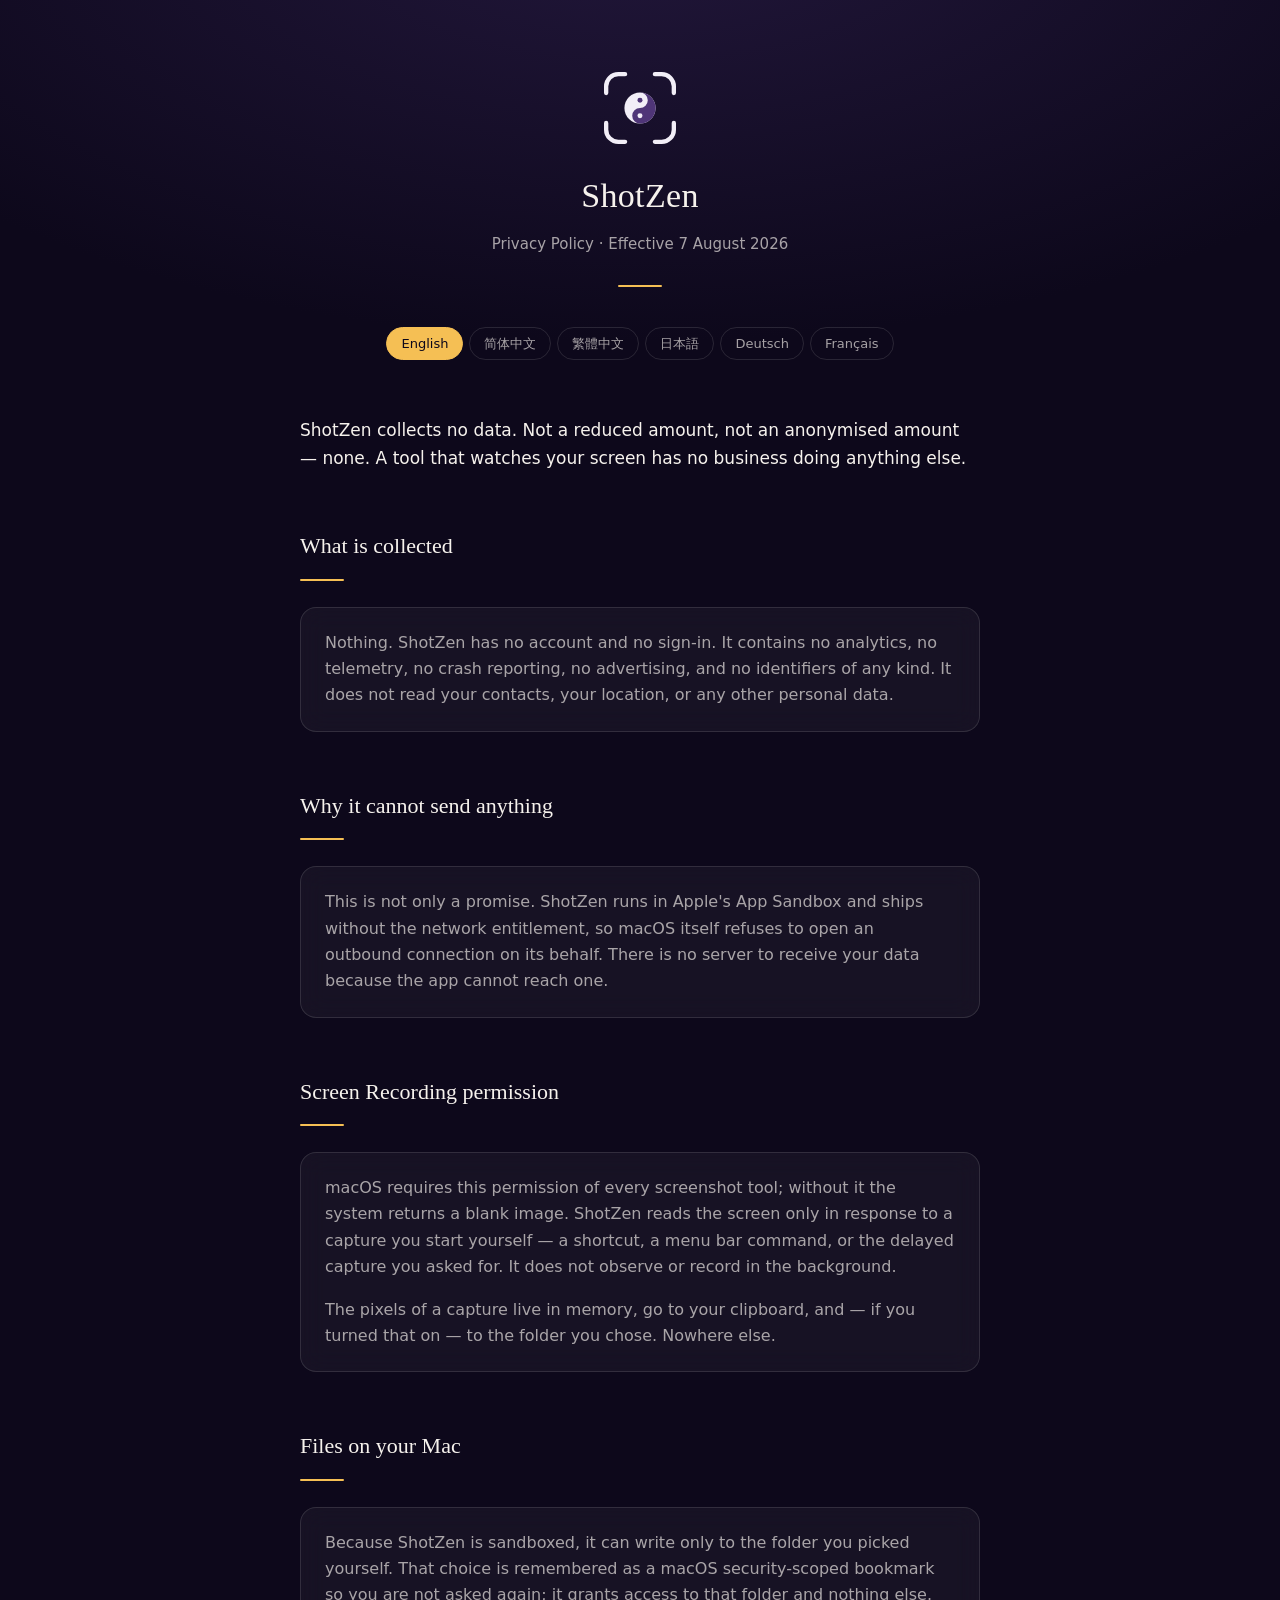
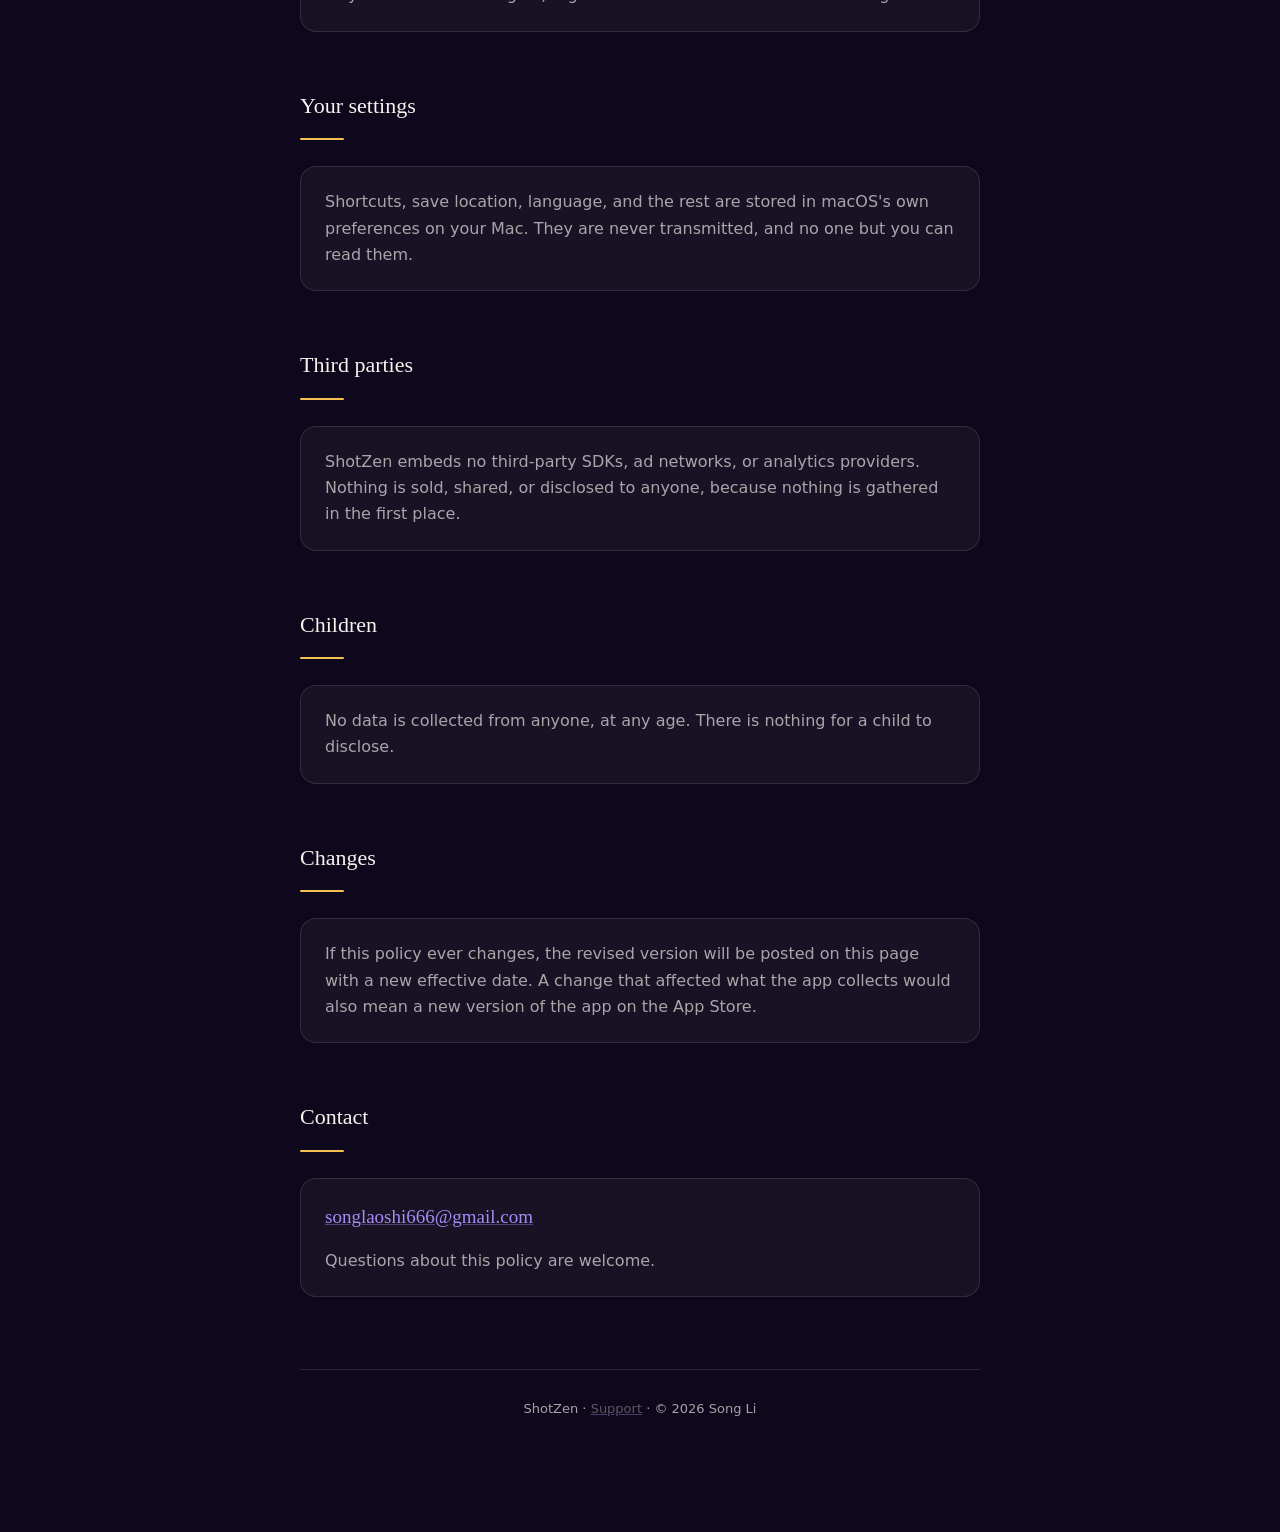
==== privacy.html @ 19a8e77a "ShotZen support and privacy pages Two static pages for the App Store Connect Support URL and Privacy" ====
<!DOCTYPE html>
<html lang="en">
<head>
<meta charset="utf-8">
<meta name="viewport" content="width=device-width, initial-scale=1">
<title>ShotZen — Privacy Policy</title>
<meta name="description" content="ShotZen collects no data of any kind.">
<link rel="stylesheet" href="shotzen.css">
</head>
<body>
<div class="wrap">

<header>
  <svg class="mark" viewBox="0 0 100 100" role="img" aria-label="ShotZen">
    <g fill="none" stroke="#f2eef7" stroke-width="6" stroke-linecap="round">
      <path d="M3 29.32 L3 19.92 A16.92 16.92 0 0 1 19.92 3 L29.32 3"/>
      <path d="M70.68 3 L80.08 3 A16.92 16.92 0 0 1 97 19.92 L97 29.32"/>
      <path d="M97 70.68 L97 80.08 A16.92 16.92 0 0 1 80.08 97 L70.68 97"/>
      <path d="M29.32 97 L19.92 97 A16.92 16.92 0 0 1 3 80.08 L3 70.68"/>
    </g>
    <circle cx="50" cy="50" r="21.62" fill="#f2eef7"/>
    <path d="M50 28.38 A10.81 10.81 0 0 1 50 50 A10.81 10.81 0 0 0 50 71.62 A21.62 21.62 0 0 0 50 28.38 Z" fill="#4f3578"/>
    <circle cx="50" cy="39.19" r="3.46" fill="#4f3578"/>
    <circle cx="50" cy="60.81" r="3.46" fill="#f2eef7"/>
  </svg>
  <h1>ShotZen</h1>
  <p class="tagline">Privacy Policy · Effective 7 August 2026</p>
  <hr class="rule">
</header>

<nav class="langs" aria-label="Language">
  <button type="button" data-lang="en" aria-pressed="false">English</button>
  <button type="button" data-lang="zh-Hans" aria-pressed="false">简体中文</button>
  <button type="button" data-lang="zh-Hant" aria-pressed="false">繁體中文</button>
  <button type="button" data-lang="ja" aria-pressed="false">日本語</button>
  <button type="button" data-lang="de" aria-pressed="false">Deutsch</button>
  <button type="button" data-lang="fr" aria-pressed="false">Français</button>
</nav>

<main>

<!-- ===================== English ===================== -->
<article lang="en">
  <p class="lead">ShotZen collects no data. Not a reduced amount, not an
  anonymised amount — none. A tool that watches your screen has no business
  doing anything else.</p>

  <h2>What is collected</h2><hr class="rule">
  <div class="card">
    <p>Nothing. ShotZen has no account and no sign-in. It contains no
    analytics, no telemetry, no crash reporting, no advertising, and no
    identifiers of any kind. It does not read your contacts, your location, or
    any other personal data.</p>
  </div>

  <h2>Why it cannot send anything</h2><hr class="rule">
  <div class="card">
    <p>This is not only a promise. ShotZen runs in Apple's App Sandbox and ships
    without the network entitlement, so macOS itself refuses to open an outbound
    connection on its behalf. There is no server to receive your data because
    the app cannot reach one.</p>
  </div>

  <h2>Screen Recording permission</h2><hr class="rule">
  <div class="card">
    <p>macOS requires this permission of every screenshot tool; without it the
    system returns a blank image. ShotZen reads the screen only in response to a
    capture you start yourself — a shortcut, a menu bar command, or the delayed
    capture you asked for. It does not observe or record in the background.</p>
    <p>The pixels of a capture live in memory, go to your clipboard, and — if
    you turned that on — to the folder you chose. Nowhere else.</p>
  </div>

  <h2>Files on your Mac</h2><hr class="rule">
  <div class="card">
    <p>Because ShotZen is sandboxed, it can write only to the folder you picked
    yourself. That choice is remembered as a macOS security-scoped bookmark so
    you are not asked again; it grants access to that folder and nothing else.</p>
  </div>

  <h2>Your settings</h2><hr class="rule">
  <div class="card">
    <p>Shortcuts, save location, language, and the rest are stored in macOS's
    own preferences on your Mac. They are never transmitted, and no one but you
    can read them.</p>
  </div>

  <h2>Third parties</h2><hr class="rule">
  <div class="card">
    <p>ShotZen embeds no third-party SDKs, ad networks, or analytics providers.
    Nothing is sold, shared, or disclosed to anyone, because nothing is
    gathered in the first place.</p>
  </div>

  <h2>Children</h2><hr class="rule">
  <div class="card">
    <p>No data is collected from anyone, at any age. There is nothing for a
    child to disclose.</p>
  </div>

  <h2>Changes</h2><hr class="rule">
  <div class="card">
    <p>If this policy ever changes, the revised version will be posted on this
    page with a new effective date. A change that affected what the app collects
    would also mean a new version of the app on the App Store.</p>
  </div>

  <h2>Contact</h2><hr class="rule">
  <div class="card">
    <p class="mail"><a href="mailto:songlaoshi666@gmail.com">songlaoshi666@gmail.com</a></p>
    <p>Questions about this policy are welcome.</p>
  </div>
</article>

<!-- ===================== 简体中文 ===================== -->
<article lang="zh-Hans">
  <p class="lead">ShotZen 不收集任何数据。不是「收集得少」，也不是「匿名收集」，而是完全没有。一个会看你屏幕的工具，不该再做别的事。</p> <h2>收集了什么</h2><hr class="rule"> <div class="card"> <p>什么都没有。ShotZen 没有账号，无需登录。不含任何统计分析、遥测、崩溃上报、广告或标识符，也不会读取你的通讯录、位置或任何其他个人信息。</p> </div> <h2>为什么它发不出去</h2><hr class="rule"> <div class="card"> <p>这不只是一句承诺。ShotZen 运行在 Apple 的 App 沙盒中，且发布时未申请网络权限，因此 macOS 本身就会拒绝为它建立任何对外连接。不存在接收数据的服务器，因为这个应用根本连不出去。</p> </div> <h2>「屏幕录制」权限</h2><hr class="rule"> <div class="card"> <p>macOS 对所有截图工具都要求这项权限，没有它，系统只会返回一张空白图像。ShotZen 只在你亲自发起截图时读取屏幕 —— 按下快捷键、点击菜单栏命令，或你要求的延时截图。它不会在后台观察或录制。</p> <p>截取到的像素只存在于内存中，然后进入你的剪贴板，以及（如果你开启了该选项）你指定的文件夹。除此之外没有任何去处。</p> </div> <h2>你 Mac 上的文件</h2><hr class="rule"> <div class="card"> <p>由于处于沙盒之中，ShotZen 只能写入你亲自选定的那个文件夹。这个选择会以macOS 的安全作用域书签保存下来，免得反复询问；它授予的仅是该文件夹的访问权，不涉及其他任何位置。</p> </div> <h2>你的设置</h2><hr class="rule"> <div class="card"> <p>快捷键、保存位置、界面语言等设置，保存在你 Mac 上 macOS 自带的偏好设置中。它们从不被传输，除你之外无人可读。</p> </div> <h2>第三方</h2><hr class="rule"> <div class="card"> <p>ShotZen 未集成任何第三方 SDK、广告网络或统计服务。没有任何信息被出售、共享或披露给任何人 —— 因为从一开始就没有收集。</p> </div> <h2>儿童</h2><hr class="rule"> <div class="card"> <p>本应用不从任何人收集数据，不分年龄。对儿童而言，也就不存在可被泄露的信息。</p> </div> <h2>政策变更</h2><hr class="rule"> <div class="card"> <p>本政策若有修订，将在本页面公布并注明新的生效日期。任何影响数据收集范围的变更，同时也意味着 App Store 上会有一个新版本。</p> </div> <h2>联系方式</h2><hr class="rule"> <div class="card"> <p class="mail"><a href="mailto:songlaoshi666@gmail.com">songlaoshi666@gmail.com</a></p> <p>对本政策有任何疑问，欢迎来信。</p> </div>
</article>

<!-- ===================== 繁體中文 ===================== -->
<article lang="zh-Hant">
  <p class="lead">ShotZen 不收集任何資料。不是「收集得少」，也不是「匿名收集」，而是完全沒有。一個會看你螢幕的工具，不該再做別的事。</p> <h2>收集了什麼</h2><hr class="rule"> <div class="card"> <p>什麼都沒有。ShotZen 沒有帳號，不需登入。不含任何分析統計、遙測、當機回報、廣告或識別碼，也不會讀取你的通訊錄、位置或任何其他個人資料。</p> </div> <h2>為什麼它傳不出去</h2><hr class="rule"> <div class="card"> <p>這不只是一句承諾。ShotZen 執行於 Apple 的 App 沙盒中，且發佈時未申請網路權限，因此 macOS 本身就會拒絕為它建立任何對外連線。不存在接收資料的伺服器，因為這個 App 根本連不出去。</p> </div> <h2>「螢幕錄製」權限</h2><hr class="rule"> <div class="card"> <p>macOS 對所有螢幕擷取工具都要求這項權限，沒有它，系統只會傳回一張空白影像。ShotZen 只在你親自發起擷取時讀取螢幕 —— 按下快速鍵、點選選單列指令，或你指定的延時擷取。它不會在背景觀察或錄製。</p> <p>擷取到的像素只存在於記憶體中，接著進入你的剪貼板，以及（若你開啟了該選項）你指定的檔案夾。除此之外沒有任何去處。</p> </div> <h2>你 Mac 上的檔案</h2><hr class="rule"> <div class="card"> <p>由於處於沙盒之中，ShotZen 只能寫入你親自選定的那個檔案夾。這項選擇會以macOS 的安全範圍書籤保存，免得反覆詢問；它授予的僅是該檔案夾的存取權，不涉及其他任何位置。</p> </div> <h2>你的設定</h2><hr class="rule"> <div class="card"> <p>快速鍵、儲存位置、介面語言等設定，儲存在你 Mac 上 macOS 內建的偏好設定中。它們從不被傳輸，除你之外無人可讀。</p> </div> <h2>第三方</h2><hr class="rule"> <div class="card"> <p>ShotZen 未整合任何第三方 SDK、廣告聯播網或分析服務。沒有任何資訊被出售、分享或揭露給任何人 —— 因為從一開始就沒有收集。</p> </div> <h2>兒童</h2><hr class="rule"> <div class="card"> <p>本 App 不從任何人收集資料，不分年齡。對兒童而言，也就不存在可被洩漏的資訊。</p> </div> <h2>政策變更</h2><hr class="rule"> <div class="card"> <p>本政策若有修訂，將在本頁面公布並註明新的生效日期。任何影響資料收集範圍的變更，同時也意味著 App Store 上會有一個新版本。</p> </div> <h2>聯絡方式</h2><hr class="rule"> <div class="card"> <p class="mail"><a href="mailto:songlaoshi666@gmail.com">songlaoshi666@gmail.com</a></p> <p>對本政策有任何疑問，歡迎來信。</p> </div>
</article>

<!-- ===================== 日本語 ===================== -->
<article lang="ja">
  <p class="lead">ShotZen はいかなるデータも収集しません。「少しだけ」でも「匿名化して」でもなく、まったく収集しません。画面を見るツールが、それ以上のことをしてよい理由はありません。</p> <h2>収集する情報</h2><hr class="rule"> <div class="card"> <p>ありません。ShotZen にはアカウントもサインインもありません。解析、テレメトリ、クラッシュレポート、広告、各種識別子のいずれも含みません。連絡先、位置情報、その他の個人情報を読み取ることもありません。</p> </div> <h2>送信できない理由</h2><hr class="rule"> <div class="card"> <p>これは約束にとどまりません。ShotZen は Apple の App Sandbox 内で動作し、ネットワーク権限を持たない状態で配布されています。そのため macOS 自身が、このアプリのための外向き接続を拒否します。データを受け取るサーバーは存在しません。そもそも到達できないからです。</p> </div> <h2>「画面収録」の許可について</h2><hr class="rule"> <div class="card"> <p>macOS はすべてのスクリーンショットツールにこの許可を求めます。許可がなければ、システムは白紙の画像を返すだけです。ShotZen が画面を読むのは、あなた自身が始めた取り込みのとき —— ショートカット、メニューバーのコマンド、あるいは指定した遅延取り込み —— に限られます。バックグラウンドで監視したり録画したりすることはありません。</p> <p>取り込まれたピクセルはメモリ上に置かれ、クリップボードへ、そして（設定を有効にしていれば）あなたが選んだフォルダへ渡ります。それ以外の行き先はありません。</p> </div> <h2>Mac 上のファイル</h2><hr class="rule"> <div class="card"> <p>サンドボックス内で動作するため、ShotZen が書き込めるのはあなた自身が選んだフォルダだけです。その選択は macOS のセキュリティスコープ付きブックマークとして保存され、毎回尋ねずに済むようになっています。付与されるのはそのフォルダへのアクセスのみです。</p> </div> <h2>設定</h2><hr class="rule"> <div class="card"> <p>ショートカット、保存先、言語などの設定は、あなたの Mac 上の macOS 標準の環境設定に保存されます。送信されることはなく、あなた以外に読める人はいません。</p> </div> <h2>第三者</h2><hr class="rule"> <div class="card"> <p>ShotZen は第三者の SDK、広告ネットワーク、解析サービスを一切組み込んでいません。売却も共有も開示もありません。そもそも何も集めていないからです。</p> </div> <h2>子どもについて</h2><hr class="rule"> <div class="card"> <p>年齢を問わず、誰からもデータを収集しません。子どもが開示してしまうものも存在しません。</p> </div> <h2>変更</h2><hr class="rule"> <div class="card"> <p>本ポリシーを変更する場合は、新しい発効日とともにこのページに掲載します。収集内容に関わる変更であれば、App Store 上のアプリも新しいバージョンになります。</p> </div> <h2>お問い合わせ</h2><hr class="rule"> <div class="card"> <p class="mail"><a href="mailto:songlaoshi666@gmail.com">songlaoshi666@gmail.com</a></p> <p>本ポリシーについてのご質問を歓迎します。</p> </div>
</article>

<!-- ===================== Deutsch ===================== -->
<article lang="de">
  <p class="lead">ShotZen erhebt keine Daten. Keine reduzierte Menge, keine
  anonymisierte Menge — gar keine. Ein Werkzeug, das auf Ihren Bildschirm
  schaut, hat nichts anderes zu tun.</p>

  <h2>Was erhoben wird</h2><hr class="rule">
  <div class="card">
    <p>Nichts. ShotZen hat kein Benutzerkonto und keine Anmeldung. Es enthält
    keine Analysefunktionen, keine Telemetrie, keine Absturzberichte, keine
    Werbung und keinerlei Kennungen. Kontakte, Standort und sonstige
    personenbezogene Daten werden nicht gelesen.</p>
  </div>

  <h2>Warum nichts gesendet werden kann</h2><hr class="rule">
  <div class="card">
    <p>Das ist nicht bloß ein Versprechen. ShotZen läuft in Apples App Sandbox
    und wird ohne Netzwerkberechtigung ausgeliefert; macOS selbst verweigert
    daher jede ausgehende Verbindung für diese App. Es gibt keinen Server, der
    Ihre Daten empfangen könnte — die App kann keinen erreichen.</p>
  </div>

  <h2>Berechtigung zur Bildschirmaufnahme</h2><hr class="rule">
  <div class="card">
    <p>macOS verlangt sie von jedem Bildschirmfoto-Programm; ohne sie liefert
    das System ein leeres Bild. ShotZen liest den Bildschirm ausschließlich
    dann, wenn Sie selbst eine Aufnahme auslösen — per Kurzbefehl, über die
    Menüleiste oder als die von Ihnen gewünschte verzögerte Aufnahme. Es
    beobachtet und zeichnet nichts im Hintergrund auf.</p>
    <p>Die Bildpunkte einer Aufnahme liegen im Arbeitsspeicher, gehen in Ihre
    Zwischenablage und — falls Sie das eingeschaltet haben — in den von Ihnen
    gewählten Ordner. Sonst nirgendwohin.</p>
  </div>

  <h2>Dateien auf Ihrem Mac</h2><hr class="rule">
  <div class="card">
    <p>Da ShotZen in der Sandbox läuft, kann es ausschließlich in den Ordner
    schreiben, den Sie selbst ausgewählt haben. Diese Wahl wird als
    Security-Scoped Bookmark von macOS gemerkt, damit nicht erneut gefragt wird;
    sie gewährt Zugriff auf diesen einen Ordner und auf nichts sonst.</p>
  </div>

  <h2>Ihre Einstellungen</h2><hr class="rule">
  <div class="card">
    <p>Kurzbefehle, Speicherort, Sprache und alles Übrige liegen in den
    Einstellungen von macOS auf Ihrem Mac. Sie werden nie übertragen, und
    niemand außer Ihnen kann sie lesen.</p>
  </div>

  <h2>Dritte</h2><hr class="rule">
  <div class="card">
    <p>ShotZen bindet keine SDKs Dritter, keine Werbenetzwerke und keine
    Analysedienste ein. Es wird nichts verkauft, geteilt oder offengelegt, weil
    von vornherein nichts erhoben wird.</p>
  </div>

  <h2>Kinder</h2><hr class="rule">
  <div class="card">
    <p>Von niemandem werden Daten erhoben, unabhängig vom Alter. Es gibt nichts,
    was ein Kind preisgeben könnte.</p>
  </div>

  <h2>Änderungen</h2><hr class="rule">
  <div class="card">
    <p>Sollte sich diese Erklärung ändern, wird die neue Fassung mit neuem
    Datum auf dieser Seite veröffentlicht. Eine Änderung daran, was die App
    erhebt, bedeutete zugleich eine neue Version im App Store.</p>
  </div>

  <h2>Kontakt</h2><hr class="rule">
  <div class="card">
    <p class="mail"><a href="mailto:songlaoshi666@gmail.com">songlaoshi666@gmail.com</a></p>
    <p>Fragen zu dieser Erklärung sind willkommen.</p>
  </div>
</article>

<!-- ===================== Français ===================== -->
<article lang="fr">
  <p class="lead">ShotZen ne collecte aucune donnée. Ni une quantité réduite,
  ni une quantité anonymisée — aucune. Un outil qui regarde votre écran n'a rien
  d'autre à faire.</p>

  <h2>Ce qui est collecté</h2><hr class="rule">
  <div class="card">
    <p>Rien. ShotZen n'a ni compte ni connexion. Il ne contient aucune
    statistique, aucune télémétrie, aucun rapport de plantage, aucune publicité
    et aucun identifiant. Il ne lit ni vos contacts, ni votre position, ni
    aucune autre donnée personnelle.</p>
  </div>

  <h2>Pourquoi il ne peut rien envoyer</h2><hr class="rule">
  <div class="card">
    <p>Ce n'est pas seulement une promesse. ShotZen s'exécute dans le bac à
    sable d'Apple et est distribué sans autorisation réseau : macOS lui-même
    refuse donc d'ouvrir la moindre connexion sortante pour lui. Aucun serveur
    ne reçoit vos données, car l'app ne peut en atteindre aucun.</p>
  </div>

  <h2>Autorisation d'enregistrement de l'écran</h2><hr class="rule">
  <div class="card">
    <p>macOS l'exige de tout outil de capture ; sans elle, le système renvoie
    une image vide. ShotZen ne lit l'écran qu'en réponse à une capture que vous
    déclenchez vous-même — un raccourci, une commande de la barre des menus, ou
    la capture différée que vous avez demandée. Il n'observe et n'enregistre
    rien en arrière-plan.</p>
    <p>Les pixels d'une capture résident en mémoire, passent dans votre
    presse-papiers et, si vous l'avez activé, dans le dossier que vous avez
    choisi. Nulle part ailleurs.</p>
  </div>

  <h2>Fichiers sur votre Mac</h2><hr class="rule">
  <div class="card">
    <p>Parce qu'il est en bac à sable, ShotZen ne peut écrire que dans le
    dossier que vous avez choisi vous-même. Ce choix est mémorisé sous forme de
    signet à portée de sécurité macOS afin de ne plus vous solliciter ; il donne
    accès à ce dossier et à rien d'autre.</p>
  </div>

  <h2>Vos réglages</h2><hr class="rule">
  <div class="card">
    <p>Raccourcis, dossier d'enregistrement, langue et le reste sont conservés
    dans les préférences de macOS, sur votre Mac. Ils ne sont jamais transmis et
    personne d'autre que vous ne peut les lire.</p>
  </div>

  <h2>Tiers</h2><hr class="rule">
  <div class="card">
    <p>ShotZen n'intègre aucun SDK tiers, aucune régie publicitaire et aucun
    service de statistiques. Rien n'est vendu, partagé ni divulgué à qui que ce
    soit, puisque rien n'est recueilli au départ.</p>
  </div>

  <h2>Enfants</h2><hr class="rule">
  <div class="card">
    <p>Aucune donnée n'est collectée auprès de qui que ce soit, à tout âge. Un
    enfant n'a donc rien à divulguer.</p>
  </div>

  <h2>Modifications</h2><hr class="rule">
  <div class="card">
    <p>Si cette politique change, la version révisée sera publiée sur cette page
    avec une nouvelle date d'entrée en vigueur. Un changement touchant à ce que
    l'app collecte impliquerait aussi une nouvelle version sur l'App Store.</p>
  </div>

  <h2>Contact</h2><hr class="rule">
  <div class="card">
    <p class="mail"><a href="mailto:songlaoshi666@gmail.com">songlaoshi666@gmail.com</a></p>
    <p>Toute question sur cette politique est la bienvenue.</p>
  </div>
</article>

</main>

<footer>
  <p>ShotZen · <a href="index.html">Support</a> · © 2026 Song Li</p>
</footer>

</div>
<script src="shotzen.js"></script>
</body>
</html>
---- shotzen.css ----
/* ShotZen web pages — support and privacy.
 *
 * The palette is lifted from Theme/ZenTheme.swift so the pages and the app are
 * the same object seen twice. Serif headings, a 44x2 gold rule under them, and
 * frosted panels on a violet-night ground: the family vocabulary. What is not
 * carried over is BreathZen's motion — nobody dwells on a support page, and a
 * static drifting mote reads as dust on the display.
 */

:root {
  --night: #0d081b;
  --black: #140d26;
  --ink: #22173b;
  --text: #f6f2ed;
  --subtext: rgba(246, 242, 237, 0.66);
  --faint: rgba(246, 242, 237, 0.34);
  --hairline: rgba(246, 242, 237, 0.12);
  --gold: #f5bf54;
  --violet: #a88bf5;
  --moon: #f2eef7;
  --shade: #4f3578;

  --serif: ui-serif, Georgia, "Songti SC", "Source Han Serif SC", "Noto Serif CJK SC",
           "Hiragino Mincho ProN", "PingFang SC", serif;
  --sans: -apple-system, BlinkMacSystemFont, "Segoe UI", "PingFang SC",
          "Hiragino Sans", "Noto Sans CJK SC", system-ui, sans-serif;
}

* { box-sizing: border-box; }

html { -webkit-text-size-adjust: 100%; }

body {
  margin: 0;
  padding: 0 24px 96px;
  background:
    radial-gradient(120% 80% at 50% -10%, var(--ink) 0%, transparent 60%),
    var(--night);
  background-attachment: fixed;
  color: var(--text);
  font-family: var(--sans);
  font-size: 16px;
  line-height: 1.65;
  -webkit-font-smoothing: antialiased;
}

.wrap { max-width: 680px; margin: 0 auto; }

/* Masthead ---------------------------------------------------------------- */

header { padding: 72px 0 0; text-align: center; }

.mark { width: 72px; height: 72px; display: block; margin: 0 auto 24px; }

h1 {
  font-family: var(--serif);
  font-size: 34px;
  font-weight: 500;
  letter-spacing: 0.01em;
  margin: 0;
}

.tagline { color: var(--subtext); margin: 8px 0 0; font-size: 15px; }

/* The family's heading rule: 44 wide, 2 tall, gold. */
.rule {
  width: 44px;
  height: 2px;
  border: 0;
  margin: 28px auto 0;
  background: var(--gold);
  border-radius: 1px;
}

/* Language bar ------------------------------------------------------------ */

.langs {
  display: flex;
  flex-wrap: wrap;
  justify-content: center;
  gap: 6px;
  margin: 40px 0 56px;
}

.langs button {
  font: inherit;
  font-size: 13px;
  color: var(--subtext);
  background: transparent;
  border: 1px solid var(--hairline);
  border-radius: 999px;
  padding: 5px 14px;
  cursor: pointer;
  transition: color 0.18s, border-color 0.18s, background-color 0.18s;
}

.langs button:hover { color: var(--text); border-color: rgba(246, 242, 237, 0.28); }

.langs button[aria-pressed="true"] {
  color: var(--night);
  background: var(--gold);
  border-color: var(--gold);
}

/* Body -------------------------------------------------------------------- */

article { display: none; }
article.on { display: block; }

h2 {
  font-family: var(--serif);
  font-size: 22px;
  font-weight: 500;
  margin: 56px 0 0;
}

h2 + .rule { margin: 14px 0 26px; }

h3 {
  font-size: 16px;
  font-weight: 600;
  margin: 0 0 8px;
  color: var(--text);
}

p { margin: 0 0 16px; color: var(--subtext); }
p.lead { color: var(--text); font-size: 17px; }

a { color: var(--violet); text-decoration-color: rgba(168, 139, 245, 0.4); }
a:hover { color: var(--gold); text-decoration-color: rgba(245, 191, 84, 0.5); }

/* Frosted panel — one question, or one clause of the policy. */
.card {
  background: rgba(246, 242, 237, 0.045);
  border: 1px solid var(--hairline);
  border-radius: 16px;
  padding: 22px 24px;
  margin: 0 0 12px;
  backdrop-filter: blur(12px);
  -webkit-backdrop-filter: blur(12px);
}

.card p:last-child { margin-bottom: 0; }

ul { margin: 0 0 16px; padding-left: 20px; color: var(--subtext); }
li { margin: 0 0 8px; }
li::marker { color: var(--gold); }

kbd {
  font-family: var(--sans);
  font-size: 13px;
  color: var(--text);
  background: rgba(246, 242, 237, 0.09);
  border: 1px solid var(--hairline);
  border-radius: 6px;
  padding: 2px 7px;
  white-space: nowrap;
}

.path { color: var(--text); }

.mail {
  font-family: var(--serif);
  font-size: 19px;
  word-break: break-all;
}

footer {
  margin-top: 72px;
  padding-top: 28px;
  border-top: 1px solid var(--hairline);
  text-align: center;
  color: var(--faint);
  font-size: 13px;
}

footer a { color: var(--faint); }
footer a:hover { color: var(--subtext); }

@media (max-width: 520px) {
  header { padding-top: 48px; }
  h1 { font-size: 28px; }
  .card { padding: 18px 18px; }
}
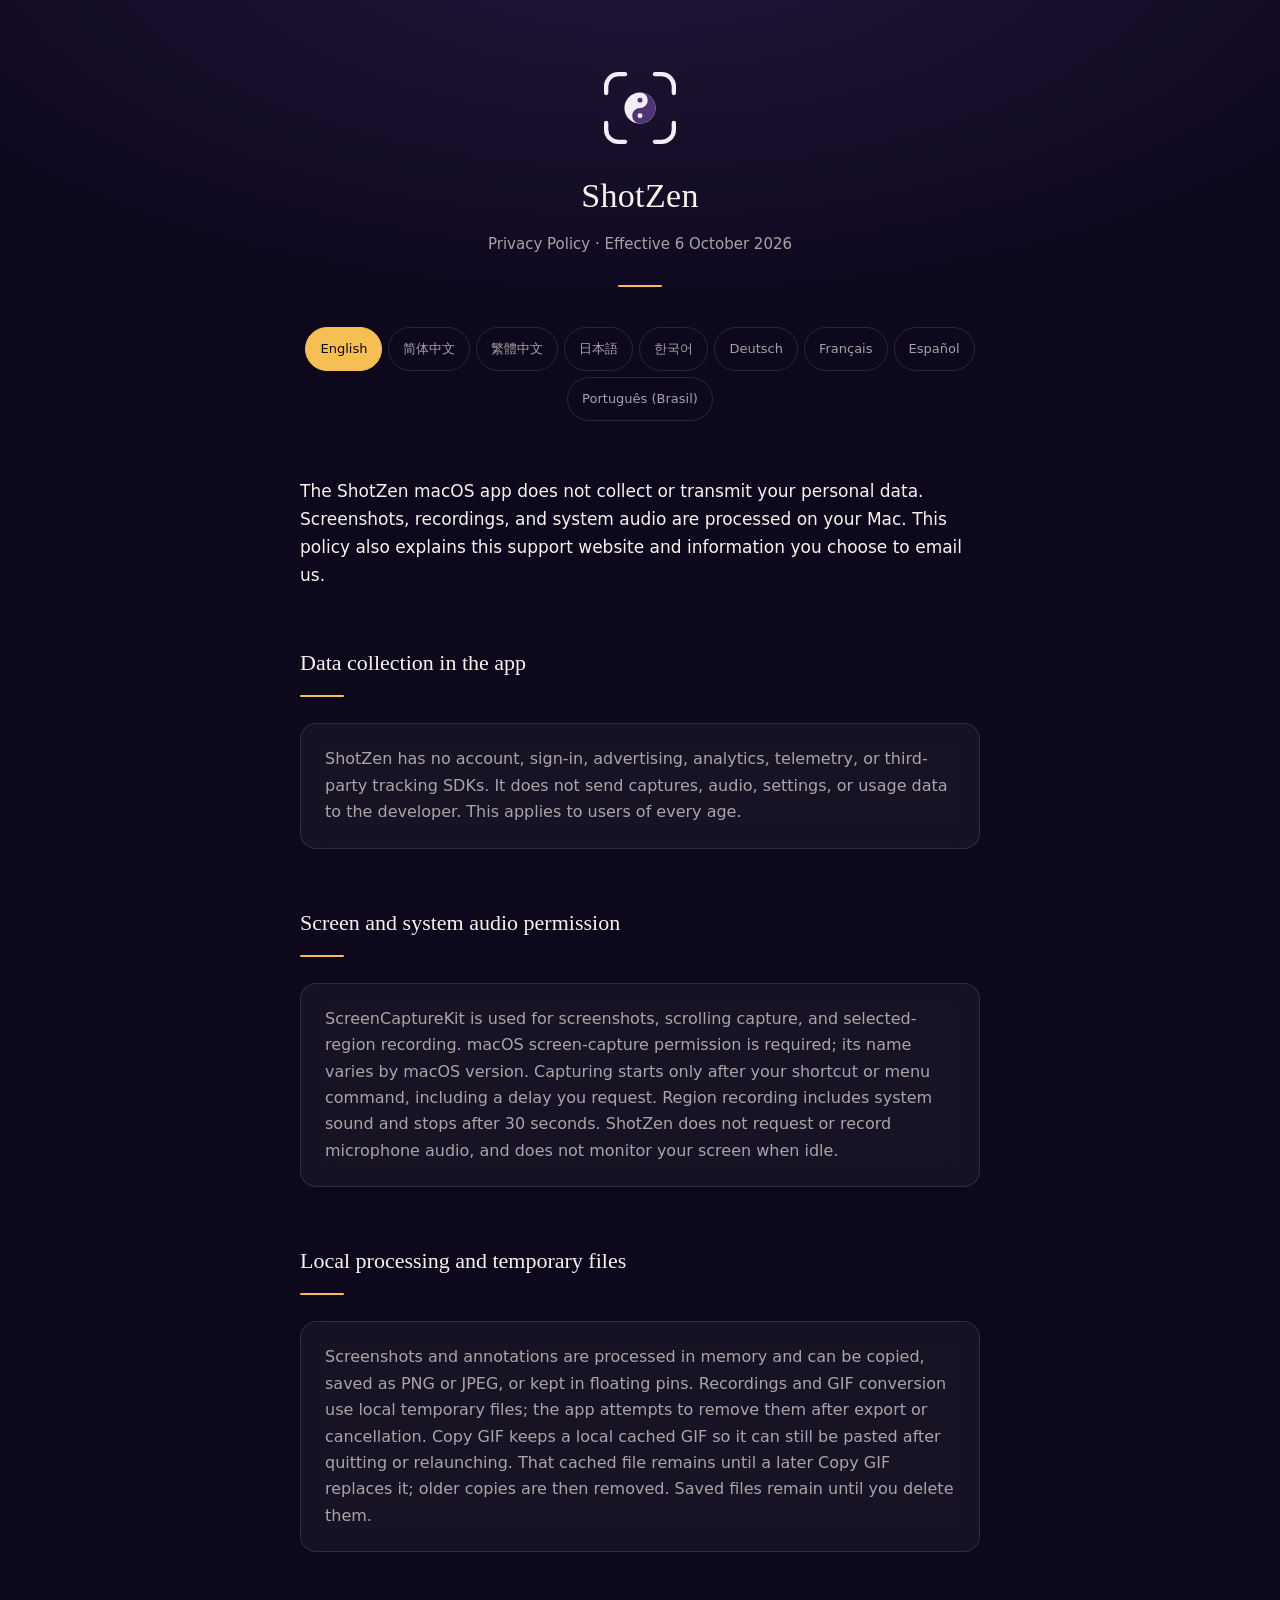
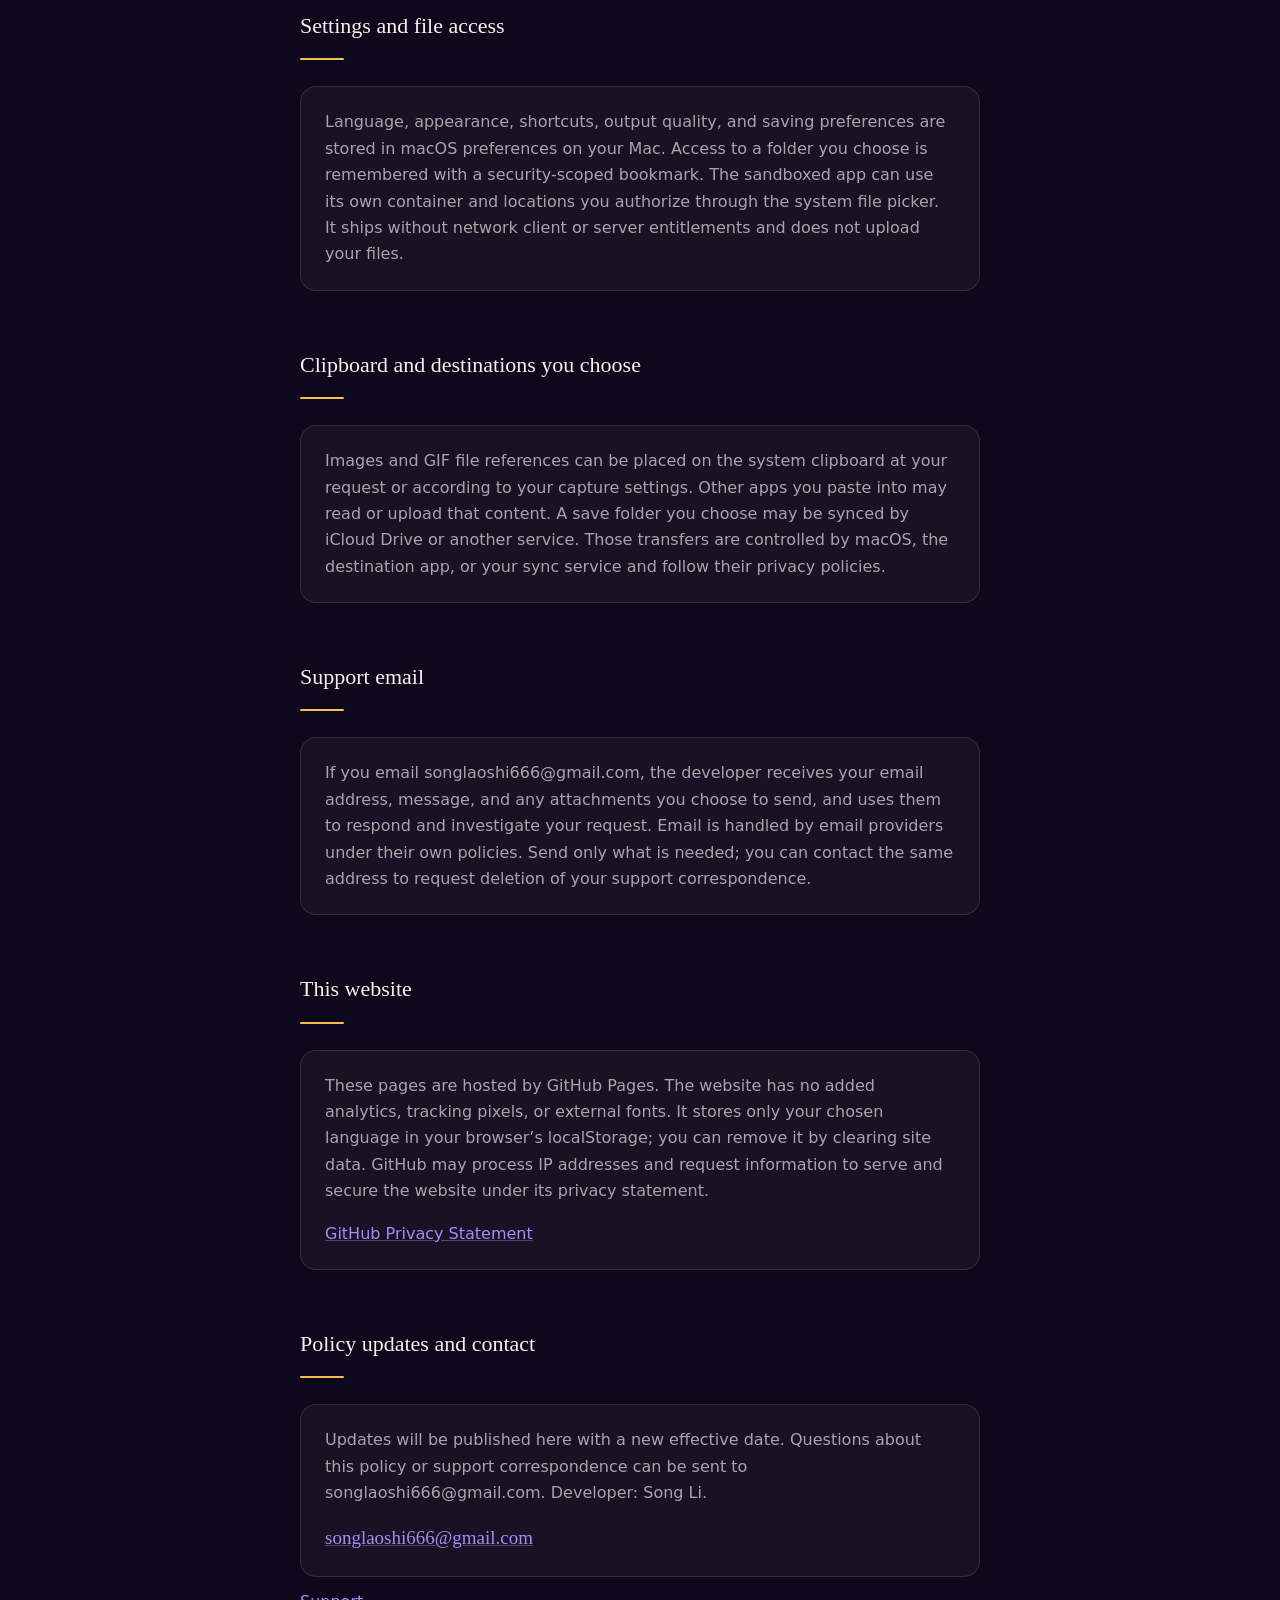
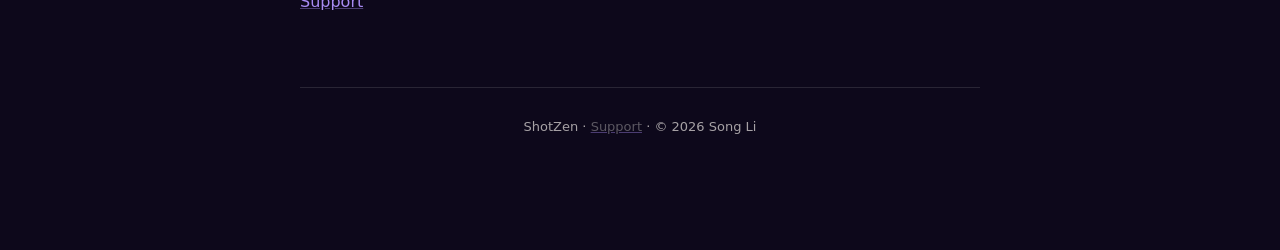
==== commit 7f26b2d1: "Update support and privacy pages for current features and nine languages" ====
--- a/privacy.html
+++ b/privacy.html
@@ -4,14 +4,15 @@
 <meta charset="utf-8">
 <meta name="viewport" content="width=device-width, initial-scale=1">
 <title>ShotZen — Privacy Policy</title>
-<meta name="description" content="ShotZen collects no data of any kind.">
+<meta name="description" content="The ShotZen macOS app does not collect or transmit your personal data. Screenshots, recordings, and system audio are processed on your Mac. This policy also explains this support website and information you choose to email us.">
 <link rel="stylesheet" href="shotzen.css">
+<script src="shotzen.js" defer></script>
+<noscript><style>article { display: block; } .langs { display: none; } article + article { margin-top: 80px; padding-top: 40px; border-top: 1px solid var(--hairline); }</style></noscript>
 </head>
 <body>
 <div class="wrap">
-
 <header>
-  <svg class="mark" viewBox="0 0 100 100" role="img" aria-label="ShotZen">
+<svg class="mark" viewBox="0 0 100 100" role="img" aria-label="ShotZen">
     <g fill="none" stroke="#f2eef7" stroke-width="6" stroke-linecap="round">
       <path d="M3 29.32 L3 19.92 A16.92 16.92 0 0 1 19.92 3 L29.32 3"/>
       <path d="M70.68 3 L80.08 3 A16.92 16.92 0 0 1 97 19.92 L97 29.32"/>
@@ -23,269 +24,214 @@
     <circle cx="50" cy="39.19" r="3.46" fill="#4f3578"/>
     <circle cx="50" cy="60.81" r="3.46" fill="#f2eef7"/>
   </svg>
-  <h1>ShotZen</h1>
-  <p class="tagline">Privacy Policy · Effective 7 August 2026</p>
-  <hr class="rule">
+<h1>ShotZen</h1>
+<p class="tagline">Privacy Policy · Effective 6 October 2026</p>
+<hr class="rule">
 </header>
-
 <nav class="langs" aria-label="Language">
-  <button type="button" data-lang="en" aria-pressed="false">English</button>
-  <button type="button" data-lang="zh-Hans" aria-pressed="false">简体中文</button>
-  <button type="button" data-lang="zh-Hant" aria-pressed="false">繁體中文</button>
-  <button type="button" data-lang="ja" aria-pressed="false">日本語</button>
-  <button type="button" data-lang="de" aria-pressed="false">Deutsch</button>
-  <button type="button" data-lang="fr" aria-pressed="false">Français</button>
+<button type="button" data-lang="en" aria-pressed="true">English</button>
+<button type="button" data-lang="zh-Hans" aria-pressed="false">简体中文</button>
+<button type="button" data-lang="zh-Hant" aria-pressed="false">繁體中文</button>
+<button type="button" data-lang="ja" aria-pressed="false">日本語</button>
+<button type="button" data-lang="ko" aria-pressed="false">한국어</button>
+<button type="button" data-lang="de" aria-pressed="false">Deutsch</button>
+<button type="button" data-lang="fr" aria-pressed="false">Français</button>
+<button type="button" data-lang="es" aria-pressed="false">Español</button>
+<button type="button" data-lang="pt-BR" aria-pressed="false">Português (Brasil)</button>
 </nav>
-
 <main>
-
-<!-- ===================== English ===================== -->
-<article lang="en">
-  <p class="lead">ShotZen collects no data. Not a reduced amount, not an
-  anonymised amount — none. A tool that watches your screen has no business
-  doing anything else.</p>
-
-  <h2>What is collected</h2><hr class="rule">
-  <div class="card">
-    <p>Nothing. ShotZen has no account and no sign-in. It contains no
-    analytics, no telemetry, no crash reporting, no advertising, and no
-    identifiers of any kind. It does not read your contacts, your location, or
-    any other personal data.</p>
-  </div>
-
-  <h2>Why it cannot send anything</h2><hr class="rule">
-  <div class="card">
-    <p>This is not only a promise. ShotZen runs in Apple's App Sandbox and ships
-    without the network entitlement, so macOS itself refuses to open an outbound
-    connection on its behalf. There is no server to receive your data because
-    the app cannot reach one.</p>
-  </div>
-
-  <h2>Screen Recording permission</h2><hr class="rule">
-  <div class="card">
-    <p>macOS requires this permission of every screenshot tool; without it the
-    system returns a blank image. ShotZen reads the screen only in response to a
-    capture you start yourself — a shortcut, a menu bar command, or the delayed
-    capture you asked for. It does not observe or record in the background.</p>
-    <p>The pixels of a capture live in memory, go to your clipboard, and — if
-    you turned that on — to the folder you chose. Nowhere else.</p>
-  </div>
-
-  <h2>Files on your Mac</h2><hr class="rule">
-  <div class="card">
-    <p>Because ShotZen is sandboxed, it can write only to the folder you picked
-    yourself. That choice is remembered as a macOS security-scoped bookmark so
-    you are not asked again; it grants access to that folder and nothing else.</p>
-  </div>
-
-  <h2>Your settings</h2><hr class="rule">
-  <div class="card">
-    <p>Shortcuts, save location, language, and the rest are stored in macOS's
-    own preferences on your Mac. They are never transmitted, and no one but you
-    can read them.</p>
-  </div>
-
-  <h2>Third parties</h2><hr class="rule">
-  <div class="card">
-    <p>ShotZen embeds no third-party SDKs, ad networks, or analytics providers.
-    Nothing is sold, shared, or disclosed to anyone, because nothing is
-    gathered in the first place.</p>
-  </div>
-
-  <h2>Children</h2><hr class="rule">
-  <div class="card">
-    <p>No data is collected from anyone, at any age. There is nothing for a
-    child to disclose.</p>
-  </div>
-
-  <h2>Changes</h2><hr class="rule">
-  <div class="card">
-    <p>If this policy ever changes, the revised version will be posted on this
-    page with a new effective date. A change that affected what the app collects
-    would also mean a new version of the app on the App Store.</p>
-  </div>
-
-  <h2>Contact</h2><hr class="rule">
-  <div class="card">
-    <p class="mail"><a href="mailto:songlaoshi666@gmail.com">songlaoshi666@gmail.com</a></p>
-    <p>Questions about this policy are welcome.</p>
-  </div>
-</article>
-
-<!-- ===================== 简体中文 ===================== -->
-<article lang="zh-Hans">
-  <p class="lead">ShotZen 不收集任何数据。不是「收集得少」，也不是「匿名收集」，而是完全没有。一个会看你屏幕的工具，不该再做别的事。</p> <h2>收集了什么</h2><hr class="rule"> <div class="card"> <p>什么都没有。ShotZen 没有账号，无需登录。不含任何统计分析、遥测、崩溃上报、广告或标识符，也不会读取你的通讯录、位置或任何其他个人信息。</p> </div> <h2>为什么它发不出去</h2><hr class="rule"> <div class="card"> <p>这不只是一句承诺。ShotZen 运行在 Apple 的 App 沙盒中，且发布时未申请网络权限，因此 macOS 本身就会拒绝为它建立任何对外连接。不存在接收数据的服务器，因为这个应用根本连不出去。</p> </div> <h2>「屏幕录制」权限</h2><hr class="rule"> <div class="card"> <p>macOS 对所有截图工具都要求这项权限，没有它，系统只会返回一张空白图像。ShotZen 只在你亲自发起截图时读取屏幕 —— 按下快捷键、点击菜单栏命令，或你要求的延时截图。它不会在后台观察或录制。</p> <p>截取到的像素只存在于内存中，然后进入你的剪贴板，以及（如果你开启了该选项）你指定的文件夹。除此之外没有任何去处。</p> </div> <h2>你 Mac 上的文件</h2><hr class="rule"> <div class="card"> <p>由于处于沙盒之中，ShotZen 只能写入你亲自选定的那个文件夹。这个选择会以macOS 的安全作用域书签保存下来，免得反复询问；它授予的仅是该文件夹的访问权，不涉及其他任何位置。</p> </div> <h2>你的设置</h2><hr class="rule"> <div class="card"> <p>快捷键、保存位置、界面语言等设置，保存在你 Mac 上 macOS 自带的偏好设置中。它们从不被传输，除你之外无人可读。</p> </div> <h2>第三方</h2><hr class="rule"> <div class="card"> <p>ShotZen 未集成任何第三方 SDK、广告网络或统计服务。没有任何信息被出售、共享或披露给任何人 —— 因为从一开始就没有收集。</p> </div> <h2>儿童</h2><hr class="rule"> <div class="card"> <p>本应用不从任何人收集数据，不分年龄。对儿童而言，也就不存在可被泄露的信息。</p> </div> <h2>政策变更</h2><hr class="rule"> <div class="card"> <p>本政策若有修订，将在本页面公布并注明新的生效日期。任何影响数据收集范围的变更，同时也意味着 App Store 上会有一个新版本。</p> </div> <h2>联系方式</h2><hr class="rule"> <div class="card"> <p class="mail"><a href="mailto:songlaoshi666@gmail.com">songlaoshi666@gmail.com</a></p> <p>对本政策有任何疑问，欢迎来信。</p> </div>
-</article>
-
-<!-- ===================== 繁體中文 ===================== -->
-<article lang="zh-Hant">
-  <p class="lead">ShotZen 不收集任何資料。不是「收集得少」，也不是「匿名收集」，而是完全沒有。一個會看你螢幕的工具，不該再做別的事。</p> <h2>收集了什麼</h2><hr class="rule"> <div class="card"> <p>什麼都沒有。ShotZen 沒有帳號，不需登入。不含任何分析統計、遙測、當機回報、廣告或識別碼，也不會讀取你的通訊錄、位置或任何其他個人資料。</p> </div> <h2>為什麼它傳不出去</h2><hr class="rule"> <div class="card"> <p>這不只是一句承諾。ShotZen 執行於 Apple 的 App 沙盒中，且發佈時未申請網路權限，因此 macOS 本身就會拒絕為它建立任何對外連線。不存在接收資料的伺服器，因為這個 App 根本連不出去。</p> </div> <h2>「螢幕錄製」權限</h2><hr class="rule"> <div class="card"> <p>macOS 對所有螢幕擷取工具都要求這項權限，沒有它，系統只會傳回一張空白影像。ShotZen 只在你親自發起擷取時讀取螢幕 —— 按下快速鍵、點選選單列指令，或你指定的延時擷取。它不會在背景觀察或錄製。</p> <p>擷取到的像素只存在於記憶體中，接著進入你的剪貼板，以及（若你開啟了該選項）你指定的檔案夾。除此之外沒有任何去處。</p> </div> <h2>你 Mac 上的檔案</h2><hr class="rule"> <div class="card"> <p>由於處於沙盒之中，ShotZen 只能寫入你親自選定的那個檔案夾。這項選擇會以macOS 的安全範圍書籤保存，免得反覆詢問；它授予的僅是該檔案夾的存取權，不涉及其他任何位置。</p> </div> <h2>你的設定</h2><hr class="rule"> <div class="card"> <p>快速鍵、儲存位置、介面語言等設定，儲存在你 Mac 上 macOS 內建的偏好設定中。它們從不被傳輸，除你之外無人可讀。</p> </div> <h2>第三方</h2><hr class="rule"> <div class="card"> <p>ShotZen 未整合任何第三方 SDK、廣告聯播網或分析服務。沒有任何資訊被出售、分享或揭露給任何人 —— 因為從一開始就沒有收集。</p> </div> <h2>兒童</h2><hr class="rule"> <div class="card"> <p>本 App 不從任何人收集資料，不分年齡。對兒童而言，也就不存在可被洩漏的資訊。</p> </div> <h2>政策變更</h2><hr class="rule"> <div class="card"> <p>本政策若有修訂，將在本頁面公布並註明新的生效日期。任何影響資料收集範圍的變更，同時也意味著 App Store 上會有一個新版本。</p> </div> <h2>聯絡方式</h2><hr class="rule"> <div class="card"> <p class="mail"><a href="mailto:songlaoshi666@gmail.com">songlaoshi666@gmail.com</a></p> <p>對本政策有任何疑問，歡迎來信。</p> </div>
-</article>
-
-<!-- ===================== 日本語 ===================== -->
-<article lang="ja">
-  <p class="lead">ShotZen はいかなるデータも収集しません。「少しだけ」でも「匿名化して」でもなく、まったく収集しません。画面を見るツールが、それ以上のことをしてよい理由はありません。</p> <h2>収集する情報</h2><hr class="rule"> <div class="card"> <p>ありません。ShotZen にはアカウントもサインインもありません。解析、テレメトリ、クラッシュレポート、広告、各種識別子のいずれも含みません。連絡先、位置情報、その他の個人情報を読み取ることもありません。</p> </div> <h2>送信できない理由</h2><hr class="rule"> <div class="card"> <p>これは約束にとどまりません。ShotZen は Apple の App Sandbox 内で動作し、ネットワーク権限を持たない状態で配布されています。そのため macOS 自身が、このアプリのための外向き接続を拒否します。データを受け取るサーバーは存在しません。そもそも到達できないからです。</p> </div> <h2>「画面収録」の許可について</h2><hr class="rule"> <div class="card"> <p>macOS はすべてのスクリーンショットツールにこの許可を求めます。許可がなければ、システムは白紙の画像を返すだけです。ShotZen が画面を読むのは、あなた自身が始めた取り込みのとき —— ショートカット、メニューバーのコマンド、あるいは指定した遅延取り込み —— に限られます。バックグラウンドで監視したり録画したりすることはありません。</p> <p>取り込まれたピクセルはメモリ上に置かれ、クリップボードへ、そして（設定を有効にしていれば）あなたが選んだフォルダへ渡ります。それ以外の行き先はありません。</p> </div> <h2>Mac 上のファイル</h2><hr class="rule"> <div class="card"> <p>サンドボックス内で動作するため、ShotZen が書き込めるのはあなた自身が選んだフォルダだけです。その選択は macOS のセキュリティスコープ付きブックマークとして保存され、毎回尋ねずに済むようになっています。付与されるのはそのフォルダへのアクセスのみです。</p> </div> <h2>設定</h2><hr class="rule"> <div class="card"> <p>ショートカット、保存先、言語などの設定は、あなたの Mac 上の macOS 標準の環境設定に保存されます。送信されることはなく、あなた以外に読める人はいません。</p> </div> <h2>第三者</h2><hr class="rule"> <div class="card"> <p>ShotZen は第三者の SDK、広告ネットワーク、解析サービスを一切組み込んでいません。売却も共有も開示もありません。そもそも何も集めていないからです。</p> </div> <h2>子どもについて</h2><hr class="rule"> <div class="card"> <p>年齢を問わず、誰からもデータを収集しません。子どもが開示してしまうものも存在しません。</p> </div> <h2>変更</h2><hr class="rule"> <div class="card"> <p>本ポリシーを変更する場合は、新しい発効日とともにこのページに掲載します。収集内容に関わる変更であれば、App Store 上のアプリも新しいバージョンになります。</p> </div> <h2>お問い合わせ</h2><hr class="rule"> <div class="card"> <p class="mail"><a href="mailto:songlaoshi666@gmail.com">songlaoshi666@gmail.com</a></p> <p>本ポリシーについてのご質問を歓迎します。</p> </div>
-</article>
-
-<!-- ===================== Deutsch ===================== -->
-<article lang="de">
-  <p class="lead">ShotZen erhebt keine Daten. Keine reduzierte Menge, keine
-  anonymisierte Menge — gar keine. Ein Werkzeug, das auf Ihren Bildschirm
-  schaut, hat nichts anderes zu tun.</p>
-
-  <h2>Was erhoben wird</h2><hr class="rule">
-  <div class="card">
-    <p>Nichts. ShotZen hat kein Benutzerkonto und keine Anmeldung. Es enthält
-    keine Analysefunktionen, keine Telemetrie, keine Absturzberichte, keine
-    Werbung und keinerlei Kennungen. Kontakte, Standort und sonstige
-    personenbezogene Daten werden nicht gelesen.</p>
-  </div>
-
-  <h2>Warum nichts gesendet werden kann</h2><hr class="rule">
-  <div class="card">
-    <p>Das ist nicht bloß ein Versprechen. ShotZen läuft in Apples App Sandbox
-    und wird ohne Netzwerkberechtigung ausgeliefert; macOS selbst verweigert
-    daher jede ausgehende Verbindung für diese App. Es gibt keinen Server, der
-    Ihre Daten empfangen könnte — die App kann keinen erreichen.</p>
-  </div>
-
-  <h2>Berechtigung zur Bildschirmaufnahme</h2><hr class="rule">
-  <div class="card">
-    <p>macOS verlangt sie von jedem Bildschirmfoto-Programm; ohne sie liefert
-    das System ein leeres Bild. ShotZen liest den Bildschirm ausschließlich
-    dann, wenn Sie selbst eine Aufnahme auslösen — per Kurzbefehl, über die
-    Menüleiste oder als die von Ihnen gewünschte verzögerte Aufnahme. Es
-    beobachtet und zeichnet nichts im Hintergrund auf.</p>
-    <p>Die Bildpunkte einer Aufnahme liegen im Arbeitsspeicher, gehen in Ihre
-    Zwischenablage und — falls Sie das eingeschaltet haben — in den von Ihnen
-    gewählten Ordner. Sonst nirgendwohin.</p>
-  </div>
-
-  <h2>Dateien auf Ihrem Mac</h2><hr class="rule">
-  <div class="card">
-    <p>Da ShotZen in der Sandbox läuft, kann es ausschließlich in den Ordner
-    schreiben, den Sie selbst ausgewählt haben. Diese Wahl wird als
-    Security-Scoped Bookmark von macOS gemerkt, damit nicht erneut gefragt wird;
-    sie gewährt Zugriff auf diesen einen Ordner und auf nichts sonst.</p>
-  </div>
-
-  <h2>Ihre Einstellungen</h2><hr class="rule">
-  <div class="card">
-    <p>Kurzbefehle, Speicherort, Sprache und alles Übrige liegen in den
-    Einstellungen von macOS auf Ihrem Mac. Sie werden nie übertragen, und
-    niemand außer Ihnen kann sie lesen.</p>
-  </div>
-
-  <h2>Dritte</h2><hr class="rule">
-  <div class="card">
-    <p>ShotZen bindet keine SDKs Dritter, keine Werbenetzwerke und keine
-    Analysedienste ein. Es wird nichts verkauft, geteilt oder offengelegt, weil
-    von vornherein nichts erhoben wird.</p>
-  </div>
-
-  <h2>Kinder</h2><hr class="rule">
-  <div class="card">
-    <p>Von niemandem werden Daten erhoben, unabhängig vom Alter. Es gibt nichts,
-    was ein Kind preisgeben könnte.</p>
-  </div>
-
-  <h2>Änderungen</h2><hr class="rule">
-  <div class="card">
-    <p>Sollte sich diese Erklärung ändern, wird die neue Fassung mit neuem
-    Datum auf dieser Seite veröffentlicht. Eine Änderung daran, was die App
-    erhebt, bedeutete zugleich eine neue Version im App Store.</p>
-  </div>
-
-  <h2>Kontakt</h2><hr class="rule">
-  <div class="card">
-    <p class="mail"><a href="mailto:songlaoshi666@gmail.com">songlaoshi666@gmail.com</a></p>
-    <p>Fragen zu dieser Erklärung sind willkommen.</p>
-  </div>
-</article>
-
-<!-- ===================== Français ===================== -->
-<article lang="fr">
-  <p class="lead">ShotZen ne collecte aucune donnée. Ni une quantité réduite,
-  ni une quantité anonymisée — aucune. Un outil qui regarde votre écran n'a rien
-  d'autre à faire.</p>
-
-  <h2>Ce qui est collecté</h2><hr class="rule">
-  <div class="card">
-    <p>Rien. ShotZen n'a ni compte ni connexion. Il ne contient aucune
-    statistique, aucune télémétrie, aucun rapport de plantage, aucune publicité
-    et aucun identifiant. Il ne lit ni vos contacts, ni votre position, ni
-    aucune autre donnée personnelle.</p>
-  </div>
-
-  <h2>Pourquoi il ne peut rien envoyer</h2><hr class="rule">
-  <div class="card">
-    <p>Ce n'est pas seulement une promesse. ShotZen s'exécute dans le bac à
-    sable d'Apple et est distribué sans autorisation réseau : macOS lui-même
-    refuse donc d'ouvrir la moindre connexion sortante pour lui. Aucun serveur
-    ne reçoit vos données, car l'app ne peut en atteindre aucun.</p>
-  </div>
-
-  <h2>Autorisation d'enregistrement de l'écran</h2><hr class="rule">
-  <div class="card">
-    <p>macOS l'exige de tout outil de capture ; sans elle, le système renvoie
-    une image vide. ShotZen ne lit l'écran qu'en réponse à une capture que vous
-    déclenchez vous-même — un raccourci, une commande de la barre des menus, ou
-    la capture différée que vous avez demandée. Il n'observe et n'enregistre
-    rien en arrière-plan.</p>
-    <p>Les pixels d'une capture résident en mémoire, passent dans votre
-    presse-papiers et, si vous l'avez activé, dans le dossier que vous avez
-    choisi. Nulle part ailleurs.</p>
-  </div>
-
-  <h2>Fichiers sur votre Mac</h2><hr class="rule">
-  <div class="card">
-    <p>Parce qu'il est en bac à sable, ShotZen ne peut écrire que dans le
-    dossier que vous avez choisi vous-même. Ce choix est mémorisé sous forme de
-    signet à portée de sécurité macOS afin de ne plus vous solliciter ; il donne
-    accès à ce dossier et à rien d'autre.</p>
-  </div>
-
-  <h2>Vos réglages</h2><hr class="rule">
-  <div class="card">
-    <p>Raccourcis, dossier d'enregistrement, langue et le reste sont conservés
-    dans les préférences de macOS, sur votre Mac. Ils ne sont jamais transmis et
-    personne d'autre que vous ne peut les lire.</p>
-  </div>
-
-  <h2>Tiers</h2><hr class="rule">
-  <div class="card">
-    <p>ShotZen n'intègre aucun SDK tiers, aucune régie publicitaire et aucun
-    service de statistiques. Rien n'est vendu, partagé ni divulgué à qui que ce
-    soit, puisque rien n'est recueilli au départ.</p>
-  </div>
-
-  <h2>Enfants</h2><hr class="rule">
-  <div class="card">
-    <p>Aucune donnée n'est collectée auprès de qui que ce soit, à tout âge. Un
-    enfant n'a donc rien à divulguer.</p>
-  </div>
-
-  <h2>Modifications</h2><hr class="rule">
-  <div class="card">
-    <p>Si cette politique change, la version révisée sera publiée sur cette page
-    avec une nouvelle date d'entrée en vigueur. Un changement touchant à ce que
-    l'app collecte impliquerait aussi une nouvelle version sur l'App Store.</p>
-  </div>
-
-  <h2>Contact</h2><hr class="rule">
-  <div class="card">
-    <p class="mail"><a href="mailto:songlaoshi666@gmail.com">songlaoshi666@gmail.com</a></p>
-    <p>Toute question sur cette politique est la bienvenue.</p>
-  </div>
-</article>
-
+<article lang="en" id="content-en" data-title="ShotZen — Privacy Policy" data-tagline="Privacy Policy · Effective 6 October 2026" data-description="The ShotZen macOS app does not collect or transmit your personal data. Screenshots, recordings, and system audio are processed on your Mac. This policy also explains this support website and information you choose to email us." data-footer="Support" data-language-label="Language" class="on">
+<p class="lead">The ShotZen macOS app does not collect or transmit your personal data. Screenshots, recordings, and system audio are processed on your Mac. This policy also explains this support website and information you choose to email us.</p>
+<h2>Data collection in the app</h2><hr class="rule">
+<div class="card"><p>ShotZen has no account, sign-in, advertising, analytics, telemetry, or third-party tracking SDKs. It does not send captures, audio, settings, or usage data to the developer. This applies to users of every age.</p></div>
+<h2>Screen and system audio permission</h2><hr class="rule">
+<div class="card"><p>ScreenCaptureKit is used for screenshots, scrolling capture, and selected-region recording. macOS screen-capture permission is required; its name varies by macOS version. Capturing starts only after your shortcut or menu command, including a delay you request. Region recording includes system sound and stops after 30 seconds. ShotZen does not request or record microphone audio, and does not monitor your screen when idle.</p></div>
+<h2>Local processing and temporary files</h2><hr class="rule">
+<div class="card"><p>Screenshots and annotations are processed in memory and can be copied, saved as PNG or JPEG, or kept in floating pins. Recordings and GIF conversion use local temporary files; the app attempts to remove them after export or cancellation. Copy GIF keeps a local cached GIF so it can still be pasted after quitting or relaunching. That cached file remains until a later Copy GIF replaces it; older copies are then removed. Saved files remain until you delete them.</p></div>
+<h2>Settings and file access</h2><hr class="rule">
+<div class="card"><p>Language, appearance, shortcuts, output quality, and saving preferences are stored in macOS preferences on your Mac. Access to a folder you choose is remembered with a security-scoped bookmark. The sandboxed app can use its own container and locations you authorize through the system file picker. It ships without network client or server entitlements and does not upload your files.</p></div>
+<h2>Clipboard and destinations you choose</h2><hr class="rule">
+<div class="card"><p>Images and GIF file references can be placed on the system clipboard at your request or according to your capture settings. Other apps you paste into may read or upload that content. A save folder you choose may be synced by iCloud Drive or another service. Those transfers are controlled by macOS, the destination app, or your sync service and follow their privacy policies.</p></div>
+<h2>Support email</h2><hr class="rule">
+<div class="card"><p>If you email songlaoshi666@gmail.com, the developer receives your email address, message, and any attachments you choose to send, and uses them to respond and investigate your request. Email is handled by email providers under their own policies. Send only what is needed; you can contact the same address to request deletion of your support correspondence.</p></div>
+<h2>This website</h2><hr class="rule">
+<div class="card"><p>These pages are hosted by GitHub Pages. The website has no added analytics, tracking pixels, or external fonts. It stores only your chosen language in your browser’s localStorage; you can remove it by clearing site data. GitHub may process IP addresses and request information to serve and secure the website under its privacy statement.</p><p><a href="https://docs.github.com/en/site-policy/privacy-policies/github-general-privacy-statement">GitHub Privacy Statement</a></p></div>
+<h2>Policy updates and contact</h2><hr class="rule">
+<div class="card"><p>Updates will be published here with a new effective date. Questions about this policy or support correspondence can be sent to songlaoshi666@gmail.com. Developer: Song Li.</p><p class="mail"><a href="mailto:songlaoshi666@gmail.com">songlaoshi666@gmail.com</a></p></div>
+<p><a href="index.html?lang=en">Support</a></p>
+</article>
+
+<article lang="zh-Hans" id="content-zh-Hans" data-title="ShotZen — 隐私政策" data-tagline="隐私政策 · 生效日期：2026年10月6日" data-description="ShotZen macOS 应用不收集或传输你的个人数据。截图、录屏和系统声音均在你的 Mac 上处理。本政策也说明支持网站，以及你主动通过邮件提供的信息。" data-footer="支持" data-language-label="语言">
+<p class="lead">ShotZen macOS 应用不收集或传输你的个人数据。截图、录屏和系统声音均在你的 Mac 上处理。本政策也说明支持网站，以及你主动通过邮件提供的信息。</p>
+<h2>应用的数据收集</h2><hr class="rule">
+<div class="card"><p>ShotZen 没有账号、登录、广告、分析统计、遥测或第三方追踪 SDK。应用不会向开发者发送截图、声音、设置或使用数据。这适用于所有年龄的用户。</p></div>
+<h2>屏幕与系统音频权限</h2><hr class="rule">
+<div class="card"><p>ShotZen 使用 ScreenCaptureKit 完成截图、滚动长截图和选区录屏，需要 macOS 的屏幕捕捉权限，具体名称随系统版本而异。捕捉只在你按下快捷键或选择菜单命令后开始，也包括你主动选择的延时截图。选区录屏收录系统声音，并在 30 秒后自动停止。ShotZen 不请求或录制麦克风音频，空闲时不监视屏幕。</p></div>
+<h2>本地处理与临时文件</h2><hr class="rule">
+<div class="card"><p>截图和标注在内存中处理，可复制、保存为 PNG 或 JPEG，或作为悬浮贴图保留。录屏和 GIF 转换会使用本地临时文件，应用会在导出或取消后尝试删除。「复制 GIF」会保留一份本地缓存，以便退出或重启后仍可粘贴；这份文件会保留到后续复制新 GIF 时被替换，旧缓存随后删除。主动保存的文件会保留到你自行删除。</p></div>
+<h2>设置与文件访问</h2><hr class="rule">
+<div class="card"><p>界面语言、外观、快捷键、输出画质和保存偏好存储在你 Mac 的 macOS 偏好设置中。你选择的文件夹访问权通过安全作用域书签记住。沙盒应用可使用自己的容器，以及你通过系统文件选择器授权的位置。发布版没有网络客户端或服务器权限，不会上传文件。</p></div>
+<h2>剪贴板与自选去向</h2><hr class="rule">
+<div class="card"><p>根据你的操作或截图设置，图像与 GIF 文件引用可以放入系统剪贴板。你粘贴到的其他应用可能读取或上传这些内容。你选择的保存文件夹也可能由 iCloud 云盘或其他服务同步。这些传输由 macOS、目标应用或同步服务控制，适用其各自的隐私政策。</p></div>
+<h2>支持邮件</h2><hr class="rule">
+<div class="card"><p>如果你发送邮件到 songlaoshi666@gmail.com，开发者会收到你的邮箱地址、邮件内容及你主动附上的文件，并用来回复和排查问题。邮件由邮件服务商按其政策处理。请只发送必要信息；如需删除支持邮件记录，可联系同一邮箱。</p></div>
+<h2>本网站</h2><hr class="rule">
+<div class="card"><p>这些页面由 GitHub Pages 托管。网站没有添加统计工具、追踪像素或外部字体，只在浏览器 localStorage 中保存你选择的语言，可通过清除网站数据删除。GitHub 可能根据其隐私声明处理 IP 地址与请求信息，用于提供和保护网站服务。</p><p><a href="https://docs.github.com/en/site-policy/privacy-policies/github-general-privacy-statement">GitHub 隐私声明</a></p></div>
+<h2>政策更新与联系</h2><hr class="rule">
+<div class="card"><p>修订将在本页面公布，并更新生效日期。对本政策或支持邮件有疑问，请联系 songlaoshi666@gmail.com。开发者：Song Li。</p><p class="mail"><a href="mailto:songlaoshi666@gmail.com">songlaoshi666@gmail.com</a></p></div>
+<p><a href="index.html?lang=zh-Hans">支持</a></p>
+</article>
+
+<article lang="zh-Hant" id="content-zh-Hant" data-title="ShotZen — 隱私權政策" data-tagline="隱私權政策 · 生效日期：2026年10月6日" data-description="ShotZen macOS App 不收集或傳輸你的個人資料。擷圖、錄影與系統聲音皆在你的 Mac 上處理。本政策也說明支援網站，以及你主動透過電子郵件提供的資訊。" data-footer="支援" data-language-label="語言">
+<p class="lead">ShotZen macOS App 不收集或傳輸你的個人資料。擷圖、錄影與系統聲音皆在你的 Mac 上處理。本政策也說明支援網站，以及你主動透過電子郵件提供的資訊。</p>
+<h2>App 的資料收集</h2><hr class="rule">
+<div class="card"><p>ShotZen 沒有帳號、登入、廣告、分析統計、遙測或第三方追蹤 SDK。App 不會向開發者傳送擷圖、聲音、設定或使用資料。這適用於所有年齡的使用者。</p></div>
+<h2>螢幕與系統音訊權限</h2><hr class="rule">
+<div class="card"><p>ShotZen 使用 ScreenCaptureKit 完成擷取、捲動長截圖及選取範圍錄影，需要 macOS 螢幕擷取權限，名稱依系統版本而異。擷取只在你按下快速鍵或選擇選單指令後開始，也包括你主動選擇的延遲擷取。選取範圍錄影包含系統聲音，並在 30 秒後自動停止。ShotZen 不要求或錄製麥克風音訊，閒置時不監看螢幕。</p></div>
+<h2>本機處理與暫存檔案</h2><hr class="rule">
+<div class="card"><p>擷圖與標註在記憶體中處理，可複製、儲存為 PNG 或 JPEG，或保留為浮動貼圖。錄影與 GIF 轉換會使用本機暫存檔案，App 會在匯出或取消後嘗試刪除。複製 GIF 會保留一份本機快取，以便結束或重新啟動後仍可貼上；該檔案會保留到下次複製新 GIF 時被取代，舊快取隨後刪除。自行儲存的檔案會保留到你刪除。</p></div>
+<h2>設定與檔案存取</h2><hr class="rule">
+<div class="card"><p>語言、外觀、快速鍵、輸出畫質與儲存偏好保存在 Mac 的 macOS 偏好設定中。你選擇的檔案夾存取權會以安全範圍書籤記住。沙盒 App 可使用自己的容器，以及你透過系統檔案選擇器授權的位置。發佈版沒有網路用戶端或伺服器權限，不會上傳檔案。</p></div>
+<h2>剪貼板與自選去向</h2><hr class="rule">
+<div class="card"><p>依照你的操作或擷取設定，影像與 GIF 檔案參照可放入系統剪貼板。你貼入的其他 App 可能讀取或上傳內容。你選擇的儲存檔案夾也可能由 iCloud 雲碟或其他服務同步。這些傳輸由 macOS、目的地 App 或同步服務控制，適用各自的隱私權政策。</p></div>
+<h2>支援郵件</h2><hr class="rule">
+<div class="card"><p>若你寄信至 songlaoshi666@gmail.com，開發者會收到你的電子郵件地址、信件內容及主動附上的檔案，用來回覆與排查問題。郵件由郵件服務商依其政策處理。請只提供必要資訊；若要刪除支援郵件紀錄，可聯絡同一地址。</p></div>
+<h2>本網站</h2><hr class="rule">
+<div class="card"><p>這些頁面由 GitHub Pages 託管。網站沒有加入分析工具、追蹤像素或外部字型，只在瀏覽器 localStorage 保存你選擇的語言，可透過清除網站資料移除。GitHub 可能依其隱私權聲明處理 IP 位址與請求資訊，以提供並保護網站服務。</p><p><a href="https://docs.github.com/en/site-policy/privacy-policies/github-general-privacy-statement">GitHub 隱私權聲明</a></p></div>
+<h2>政策更新與聯絡</h2><hr class="rule">
+<div class="card"><p>修訂會公布於本頁面，並更新生效日期。對本政策或支援郵件有疑問，請聯絡 songlaoshi666@gmail.com。開發者：Song Li。</p><p class="mail"><a href="mailto:songlaoshi666@gmail.com">songlaoshi666@gmail.com</a></p></div>
+<p><a href="index.html?lang=zh-Hant">支援</a></p>
+</article>
+
+<article lang="ja" id="content-ja" data-title="ShotZen — プライバシーポリシー" data-tagline="プライバシーポリシー · 施行日：2026年10月6日" data-description="ShotZen の macOS アプリは個人データを収集・送信しません。スクリーンショット、録画、システム音声は Mac 内で処理されます。このポリシーでは、サポートサイトと、ユーザーがメールで提供する情報についても説明します。" data-footer="サポート" data-language-label="言語">
+<p class="lead">ShotZen の macOS アプリは個人データを収集・送信しません。スクリーンショット、録画、システム音声は Mac 内で処理されます。このポリシーでは、サポートサイトと、ユーザーがメールで提供する情報についても説明します。</p>
+<h2>アプリのデータ収集</h2><hr class="rule">
+<div class="card"><p>アカウント、ログイン、広告、アクセス解析、テレメトリー、第三者の追跡 SDK はありません。画像、音声、設定、利用データを開発者に送信しません。年齢を問わずすべてのユーザーに適用されます。</p></div>
+<h2>画面とシステム音声の許可</h2><hr class="rule">
+<div class="card"><p>ScreenCaptureKit で撮影、スクロール撮影、範囲録画を行います。macOS の画面収録の許可が必要で、名称はバージョンによって異なります。撮影はユーザーのショートカットやメニュー操作で開始され、指定した遅延撮影も含みます。範囲録画はシステム音声を含み、30 秒で停止します。マイク音声を要求・録音せず、待機中に画面を監視しません。</p></div>
+<h2>ローカル処理と一時ファイル</h2><hr class="rule">
+<div class="card"><p>画像と注釈はメモリで処理し、コピー、PNG・JPEG 保存、ピン留めができます。録画と GIF 変換にはローカルの一時ファイルを使い、書き出しやキャンセル後に削除を試みます。GIF のコピーでは、終了・再起動後も貼り付けられるようローカルキャッシュを保持します。次の GIF コピーで置き換え、古いキャッシュを削除します。保存したファイルはユーザーが削除するまで残ります。</p></div>
+<h2>設定とファイルアクセス</h2><hr class="rule">
+<div class="card"><p>言語、外観、キー、画質、保存設定は Mac の macOS 環境設定に保存します。選んだフォルダへのアクセスはセキュリティスコープ付きブックマークで記憶します。サンドボックス内のアプリは、自身のコンテナとシステムのファイル選択で許可した場所を利用します。配布版にはネットワークのクライアント・サーバー権限がなく、ファイルをアップロードしません。</p></div>
+<h2>クリップボードと選んだ保存先</h2><hr class="rule">
+<div class="card"><p>操作や撮影設定に応じて画像と GIF ファイルの参照をシステムのクリップボードに置きます。貼り付け先のアプリが内容を読み取り、アップロードすることがあります。保存先が iCloud Drive などで同期される場合もあります。これらの転送は macOS、貼り付け先、同期サービスが管理し、それぞれのポリシーが適用されます。</p></div>
+<h2>サポートメール</h2><hr class="rule">
+<div class="card"><p>songlaoshi666@gmail.com に連絡すると、開発者はメールアドレス、本文、送信した添付ファイルを受け取り、回答と調査に使います。メールサービスには各提供者のポリシーが適用されます。必要な情報だけを送信してください。サポートメールの削除を希望する場合は同じアドレスにご連絡ください。</p></div>
+<h2>このウェブサイト</h2><hr class="rule">
+<div class="card"><p>GitHub Pages で公開しています。アクセス解析、追跡ピクセル、外部フォントを追加していません。選択した言語だけをブラウザの localStorage に保存し、サイトデータの消去で削除できます。GitHub はサイトの提供と保護のため、プライバシーステートメントに従い IP アドレスやリクエスト情報を処理する場合があります。</p><p><a href="https://docs.github.com/en/site-policy/privacy-policies/github-general-privacy-statement">GitHub プライバシーステートメント</a></p></div>
+<h2>更新とお問い合わせ</h2><hr class="rule">
+<div class="card"><p>改訂は新しい施行日とともにここに掲載します。ポリシーやサポートメールについては songlaoshi666@gmail.com にご連絡ください。開発者：Song Li。</p><p class="mail"><a href="mailto:songlaoshi666@gmail.com">songlaoshi666@gmail.com</a></p></div>
+<p><a href="index.html?lang=ja">サポート</a></p>
+</article>
+
+<article lang="ko" id="content-ko" data-title="ShotZen — 개인정보 처리방침" data-tagline="개인정보 처리방침 · 시행일: 2026년 10월 6일" data-description="ShotZen macOS 앱은 개인 데이터를 수집하거나 전송하지 않습니다. 스크린샷, 녹화, 시스템 오디오는 Mac에서 처리됩니다. 이 방침은 지원 웹사이트와 사용자가 이메일로 제공하는 정보도 설명합니다." data-footer="지원" data-language-label="언어">
+<p class="lead">ShotZen macOS 앱은 개인 데이터를 수집하거나 전송하지 않습니다. 스크린샷, 녹화, 시스템 오디오는 Mac에서 처리됩니다. 이 방침은 지원 웹사이트와 사용자가 이메일로 제공하는 정보도 설명합니다.</p>
+<h2>앱의 데이터 수집</h2><hr class="rule">
+<div class="card"><p>ShotZen에는 계정, 로그인, 광고, 분석, 원격 측정, 타사 추적 SDK가 없습니다. 캡처, 오디오, 설정, 사용 데이터를 개발자에게 보내지 않습니다. 모든 연령의 사용자에게 적용됩니다.</p></div>
+<h2>화면 및 시스템 오디오 권한</h2><hr class="rule">
+<div class="card"><p>ScreenCaptureKit으로 스크린샷, 스크롤 캡처, 영역 녹화를 수행합니다. macOS 화면 캡처 권한이 필요하며 이름은 버전에 따라 다릅니다. 사용자가 단축키나 메뉴 명령을 실행했을 때만 시작하며 직접 선택한 지연 캡처도 포함됩니다. 영역 녹화는 시스템 소리를 포함하고 30초 후 중지됩니다. 마이크 오디오를 요청하거나 녹음하지 않으며 대기 중 화면을 감시하지 않습니다.</p></div>
+<h2>로컬 처리와 임시 파일</h2><hr class="rule">
+<div class="card"><p>스크린샷과 주석은 메모리에서 처리하며 복사, PNG 또는 JPEG 저장, 화면 고정이 가능합니다. 녹화와 GIF 변환은 로컬 임시 파일을 사용하고 내보내기나 취소 후 삭제를 시도합니다. GIF 복사는 앱 종료나 재시작 후에도 붙여넣을 수 있도록 로컬 캐시를 유지합니다. 다음 GIF 복사 때 파일을 교체하고 이전 캐시를 삭제합니다. 저장한 파일은 사용자가 삭제할 때까지 남습니다.</p></div>
+<h2>설정과 파일 접근</h2><hr class="rule">
+<div class="card"><p>언어, 화면 모드, 단축키, 화질, 저장 설정은 Mac의 macOS 환경설정에 보관합니다. 선택한 폴더 접근 권한은 보안 범위 책갈피로 기억합니다. 샌드박스 앱은 자체 컨테이너와 시스템 파일 선택기로 허용한 위치를 사용할 수 있습니다. 배포 버전에는 네트워크 클라이언트나 서버 권한이 없으며 파일을 업로드하지 않습니다.</p></div>
+<h2>클립보드와 사용자가 선택한 대상</h2><hr class="rule">
+<div class="card"><p>사용자 작업이나 캡처 설정에 따라 이미지와 GIF 파일 참조를 시스템 클립보드에 넣습니다. 붙여넣는 앱이 콘텐츠를 읽거나 업로드할 수 있습니다. 저장 폴더가 iCloud Drive 또는 다른 서비스로 동기화될 수도 있습니다. 이러한 전송은 macOS, 대상 앱, 동기화 서비스가 관리하며 각각의 개인정보 처리방침을 따릅니다.</p></div>
+<h2>지원 이메일</h2><hr class="rule">
+<div class="card"><p>songlaoshi666@gmail.com으로 이메일을 보내면 개발자는 이메일 주소, 메시지, 선택한 첨부 파일을 받아 답변과 문제 조사에 사용합니다. 이메일 제공업체는 각자의 방침에 따라 이메일을 처리합니다. 필요한 정보만 보내 주세요. 지원 이메일 기록 삭제는 같은 주소로 요청할 수 있습니다.</p></div>
+<h2>이 웹사이트</h2><hr class="rule">
+<div class="card"><p>GitHub Pages에서 호스팅합니다. 분석 도구, 추적 픽셀, 외부 글꼴을 추가하지 않았습니다. 선택한 언어만 브라우저 localStorage에 저장하며 사이트 데이터를 지워 삭제할 수 있습니다. GitHub는 사이트 제공과 보안을 위해 개인정보처리방침에 따라 IP 주소와 요청 정보를 처리할 수 있습니다.</p><p><a href="https://docs.github.com/en/site-policy/privacy-policies/github-general-privacy-statement">GitHub 개인정보처리방침</a></p></div>
+<h2>방침 변경 및 연락처</h2><hr class="rule">
+<div class="card"><p>변경 사항은 새로운 시행일과 함께 이 페이지에 게시합니다. 방침이나 지원 이메일 관련 문의는 songlaoshi666@gmail.com으로 보내 주세요. 개발자: Song Li.</p><p class="mail"><a href="mailto:songlaoshi666@gmail.com">songlaoshi666@gmail.com</a></p></div>
+<p><a href="index.html?lang=ko">지원</a></p>
+</article>
+
+<article lang="de" id="content-de" data-title="ShotZen — Datenschutzerklärung" data-tagline="Datenschutzerklärung · Gültig ab 6. Oktober 2026" data-description="Die macOS-App ShotZen erhebt oder überträgt keine personenbezogenen Daten. Bildschirmfotos, Videos und Systemaudio werden auf Ihrem Mac verarbeitet. Diese Erklärung beschreibt auch die Support-Website und freiwillig per E-Mail übermittelte Informationen." data-footer="Support" data-language-label="Sprache">
+<p class="lead">Die macOS-App ShotZen erhebt oder überträgt keine personenbezogenen Daten. Bildschirmfotos, Videos und Systemaudio werden auf Ihrem Mac verarbeitet. Diese Erklärung beschreibt auch die Support-Website und freiwillig per E-Mail übermittelte Informationen.</p>
+<h2>Datenerhebung in der App</h2><hr class="rule">
+<div class="card"><p>ShotZen enthält keine Konten, Anmeldung, Werbung, Analysen, Telemetrie oder Tracking-SDKs Dritter. Aufnahmen, Audio, Einstellungen und Nutzungsdaten werden nicht an den Entwickler gesendet. Das gilt für Nutzer jeden Alters.</p></div>
+<h2>Bildschirm- und Systemaudiozugriff</h2><hr class="rule">
+<div class="card"><p>ScreenCaptureKit wird für Bildschirmfotos, Scroll-Aufnahmen und Bereichsvideos verwendet. Die macOS-Erlaubnis zur Bildschirmaufnahme ist erforderlich; ihr Name variiert je nach Version. Aufnahmen beginnen nur auf Ihren Kurzbefehl oder Menübefehl hin, einschließlich angeforderter Verzögerungen. Bereichsvideos enthalten Systemaudio und enden nach 30 Sekunden. ShotZen fordert kein Mikrofon an, nimmt es nicht auf und überwacht den Bildschirm nicht im Ruhezustand.</p></div>
+<h2>Lokale Verarbeitung und temporäre Dateien</h2><hr class="rule">
+<div class="card"><p>Bildschirmfotos und Anmerkungen werden im Speicher verarbeitet und können kopiert, als PNG oder JPEG gespeichert oder angeheftet werden. Videos und GIF-Konvertierung nutzen lokale temporäre Dateien, deren Löschung die App nach Export oder Abbruch versucht. GIF kopieren behält eine lokale Cache-Datei zum Einfügen nach Beenden oder Neustart. Beim nächsten GIF-Kopieren wird sie ersetzt und ältere Kopien werden gelöscht. Gespeicherte Dateien bleiben bis zu Ihrer Löschung erhalten.</p></div>
+<h2>Einstellungen und Dateizugriff</h2><hr class="rule">
+<div class="card"><p>Sprache, Erscheinungsbild, Kurzbefehle, Qualität und Speicheroptionen liegen in den macOS-Einstellungen auf Ihrem Mac. Der gewählte Ordner wird über ein Security-Scoped Bookmark zugänglich gehalten. Die Sandbox-App nutzt ihren eigenen Container und von Ihnen im Systemdialog freigegebene Orte. Die ausgelieferte App hat keine Netzwerk-Client- oder Server-Berechtigungen und lädt keine Dateien hoch.</p></div>
+<h2>Zwischenablage und gewählte Ziele</h2><hr class="rule">
+<div class="card"><p>Auf Ihren Wunsch oder gemäß den Aufnahmeoptionen gelangen Bilder und GIF-Dateiverweise in die Systemzwischenablage. Apps, in die Sie einfügen, können diese Inhalte lesen oder hochladen. Ein gewählter Ordner kann über iCloud Drive oder andere Dienste synchronisiert werden. Solche Übertragungen steuern macOS, die Ziel-App oder Ihr Synchronisierungsdienst nach ihren jeweiligen Datenschutzregeln.</p></div>
+<h2>Support-E-Mails</h2><hr class="rule">
+<div class="card"><p>Wenn Sie an songlaoshi666@gmail.com schreiben, erhält der Entwickler Ihre E-Mail-Adresse, Nachricht und freiwillige Anhänge und nutzt sie zur Antwort und Untersuchung Ihrer Anfrage. E-Mail-Anbieter verarbeiten E-Mails nach ihren eigenen Regeln. Senden Sie nur nötige Informationen. Die Löschung Ihrer Support-Korrespondenz können Sie unter derselben Adresse anfragen.</p></div>
+<h2>Diese Website</h2><hr class="rule">
+<div class="card"><p>Die Seiten werden von GitHub Pages gehostet. Es gibt keine zusätzlich eingebundenen Analysen, Tracking-Pixel oder externen Schriftarten. Nur die gewählte Sprache wird im localStorage Ihres Browsers gespeichert und lässt sich durch Löschen der Websitedaten entfernen. GitHub kann IP-Adressen und Anfragedaten zur Bereitstellung und Absicherung der Website gemäß seiner Datenschutzerklärung verarbeiten.</p><p><a href="https://docs.github.com/en/site-policy/privacy-policies/github-general-privacy-statement">GitHub-Datenschutzerklärung</a></p></div>
+<h2>Änderungen und Kontakt</h2><hr class="rule">
+<div class="card"><p>Änderungen werden hier mit neuem Gültigkeitsdatum veröffentlicht. Fragen zur Erklärung oder zur Support-Korrespondenz richten Sie an songlaoshi666@gmail.com. Entwickler: Song Li.</p><p class="mail"><a href="mailto:songlaoshi666@gmail.com">songlaoshi666@gmail.com</a></p></div>
+<p><a href="index.html?lang=de">Support</a></p>
+</article>
+
+<article lang="fr" id="content-fr" data-title="ShotZen — Politique de confidentialité" data-tagline="Politique de confidentialité · En vigueur le 6 octobre 2026" data-description="L’app macOS ShotZen ne collecte ni ne transmet vos données personnelles. Captures, vidéos et audio système sont traités sur votre Mac. Cette politique décrit aussi le site d’assistance et les informations envoyées volontairement par e-mail." data-footer="Assistance" data-language-label="Langue">
+<p class="lead">L’app macOS ShotZen ne collecte ni ne transmet vos données personnelles. Captures, vidéos et audio système sont traités sur votre Mac. Cette politique décrit aussi le site d’assistance et les informations envoyées volontairement par e-mail.</p>
+<h2>Collecte de données dans l’app</h2><hr class="rule">
+<div class="card"><p>ShotZen ne contient ni compte, ni connexion, ni publicité, ni analyse d’usage, ni télémétrie, ni SDK de suivi tiers. Captures, audio, réglages et données d’utilisation ne sont pas envoyés au développeur. Cela s’applique à tous les âges.</p></div>
+<h2>Autorisation d’écran et d’audio système</h2><hr class="rule">
+<div class="card"><p>ScreenCaptureKit sert aux captures, aux captures défilantes et à l’enregistrement d’une zone. L’autorisation macOS de capture d’écran est nécessaire ; son nom varie selon la version. La capture commence uniquement après votre raccourci ou commande, y compris une capture différée demandée. L’enregistrement d’une zone inclut le son système et s’arrête après 30 secondes. ShotZen ne demande ni n’enregistre le microphone et ne surveille pas l’écran au repos.</p></div>
+<h2>Traitement local et fichiers temporaires</h2><hr class="rule">
+<div class="card"><p>Captures et annotations sont traitées en mémoire, puis peuvent être copiées, enregistrées en PNG ou JPEG ou épinglées. L’enregistrement et la conversion GIF utilisent des fichiers temporaires locaux ; l’app tente de les supprimer après export ou annulation. Copier le GIF conserve un fichier en cache pour permettre le collage après fermeture ou redémarrage. La copie d’un nouveau GIF le remplace et supprime les anciennes copies. Les fichiers enregistrés restent jusqu’à leur suppression par vos soins.</p></div>
+<h2>Réglages et accès aux fichiers</h2><hr class="rule">
+<div class="card"><p>Langue, apparence, raccourcis, qualité et options d’enregistrement sont stockés dans les préférences macOS de votre Mac. Le dossier choisi est mémorisé par un signet à portée de sécurité. L’app en bac à sable utilise son conteneur et les emplacements que vous autorisez dans le sélecteur de fichiers système. La version distribuée n’a pas d’autorisation réseau client ou serveur et ne téléverse pas de fichiers.</p></div>
+<h2>Presse-papiers et destinations choisies</h2><hr class="rule">
+<div class="card"><p>Selon vos actions ou réglages, des images et références de fichiers GIF sont placées dans le presse-papiers système. Les apps dans lesquelles vous collez peuvent lire ou téléverser ce contenu. Le dossier choisi peut être synchronisé par iCloud Drive ou un autre service. Ces transferts sont contrôlés par macOS, l’app destinataire ou le service de synchronisation, selon leurs politiques respectives.</p></div>
+<h2>E-mails d’assistance</h2><hr class="rule">
+<div class="card"><p>Si vous écrivez à songlaoshi666@gmail.com, le développeur reçoit votre adresse, votre message et vos pièces jointes volontaires pour répondre et examiner la demande. Les fournisseurs de messagerie appliquent leurs propres politiques. N’envoyez que les informations nécessaires. Vous pouvez demander la suppression de vos échanges d’assistance à cette même adresse.</p></div>
+<h2>Ce site web</h2><hr class="rule">
+<div class="card"><p>Ces pages sont hébergées par GitHub Pages, sans outil d’analyse ajouté, pixel de suivi ni police externe. Seule la langue choisie est stockée dans le localStorage du navigateur ; effacer les données du site la supprime. GitHub peut traiter les adresses IP et les informations de requête pour fournir et sécuriser le site selon sa déclaration de confidentialité.</p><p><a href="https://docs.github.com/en/site-policy/privacy-policies/github-general-privacy-statement">Déclaration de confidentialité de GitHub</a></p></div>
+<h2>Modifications et contact</h2><hr class="rule">
+<div class="card"><p>Les mises à jour seront publiées ici avec une nouvelle date d’entrée en vigueur. Pour toute question concernant cette politique ou vos échanges d’assistance, écrivez à songlaoshi666@gmail.com. Développeur : Song Li.</p><p class="mail"><a href="mailto:songlaoshi666@gmail.com">songlaoshi666@gmail.com</a></p></div>
+<p><a href="index.html?lang=fr">Assistance</a></p>
+</article>
+
+<article lang="es" id="content-es" data-title="ShotZen — Política de privacidad" data-tagline="Política de privacidad · En vigor desde el 6 de octubre de 2026" data-description="La app ShotZen para macOS no recopila ni transmite tus datos personales. Las capturas, grabaciones y el audio del sistema se procesan en tu Mac. Esta política también explica la web de soporte y la información que envías voluntariamente por correo." data-footer="Soporte" data-language-label="Idioma">
+<p class="lead">La app ShotZen para macOS no recopila ni transmite tus datos personales. Las capturas, grabaciones y el audio del sistema se procesan en tu Mac. Esta política también explica la web de soporte y la información que envías voluntariamente por correo.</p>
+<h2>Recopilación de datos en la app</h2><hr class="rule">
+<div class="card"><p>ShotZen no tiene cuentas, inicio de sesión, publicidad, analíticas, telemetría ni SDK de seguimiento de terceros. No envía capturas, audio, ajustes ni datos de uso al desarrollador. Se aplica a usuarios de todas las edades.</p></div>
+<h2>Permiso de pantalla y audio del sistema</h2><hr class="rule">
+<div class="card"><p>ScreenCaptureKit se utiliza para capturas, capturas con desplazamiento y grabación de una zona. Se requiere permiso de captura de pantalla de macOS; su nombre varía según la versión. Las capturas solo empiezan tras tu atajo o comando, incluido el retardo que solicites. Las grabaciones incluyen el sonido del sistema y terminan a los 30 segundos. ShotZen no solicita ni graba el micrófono y no vigila la pantalla mientras está inactivo.</p></div>
+<h2>Procesamiento local y archivos temporales</h2><hr class="rule">
+<div class="card"><p>Las capturas y anotaciones se procesan en memoria y pueden copiarse, guardarse como PNG o JPEG o fijarse en pantalla. La grabación y conversión a GIF usan archivos temporales locales que la app intenta eliminar tras exportar o cancelar. Copiar GIF conserva una copia local en caché para pegar incluso después de cerrar o reiniciar. Una nueva copia de GIF la reemplaza y elimina las anteriores. Los archivos guardados permanecen hasta que los borres.</p></div>
+<h2>Ajustes y acceso a archivos</h2><hr class="rule">
+<div class="card"><p>Idioma, apariencia, atajos, calidad y opciones de guardado se almacenan en las preferencias de macOS de tu Mac. El acceso a la carpeta elegida se recuerda con un marcador de ámbito de seguridad. La app aislada usa su propio contenedor y los lugares que autorizas mediante el selector de archivos del sistema. La versión distribuida no tiene permisos de red de cliente ni servidor y no sube tus archivos.</p></div>
+<h2>Portapapeles y destinos que eliges</h2><hr class="rule">
+<div class="card"><p>Según tus acciones o ajustes, las imágenes y referencias a archivos GIF se colocan en el portapapeles del sistema. Las apps donde pegas pueden leer o subir ese contenido. La carpeta elegida puede sincronizarse mediante iCloud Drive u otro servicio. Esas transferencias las controla macOS, la app de destino o el servicio de sincronización, con sus respectivas políticas.</p></div>
+<h2>Correo de soporte</h2><hr class="rule">
+<div class="card"><p>Al escribir a songlaoshi666@gmail.com, el desarrollador recibe tu dirección, mensaje y los adjuntos que decidas enviar, para responder e investigar tu solicitud. Los proveedores de correo aplican sus propias políticas. Envía solo lo necesario. Puedes pedir que se elimine tu correspondencia de soporte escribiendo a la misma dirección.</p></div>
+<h2>Esta web</h2><hr class="rule">
+<div class="card"><p>Las páginas se alojan en GitHub Pages, sin analíticas añadidas, píxeles de seguimiento ni fuentes externas. Solo se guarda el idioma elegido en el localStorage del navegador; puedes borrarlo al eliminar los datos del sitio. GitHub puede procesar direcciones IP e información de las solicitudes para servir y proteger la web según su declaración de privacidad.</p><p><a href="https://docs.github.com/en/site-policy/privacy-policies/github-general-privacy-statement">Declaración de privacidad de GitHub</a></p></div>
+<h2>Cambios y contacto</h2><hr class="rule">
+<div class="card"><p>Los cambios se publicarán aquí con una nueva fecha de entrada en vigor. Para consultas sobre esta política o tu correspondencia de soporte, escribe a songlaoshi666@gmail.com. Desarrollador: Song Li.</p><p class="mail"><a href="mailto:songlaoshi666@gmail.com">songlaoshi666@gmail.com</a></p></div>
+<p><a href="index.html?lang=es">Soporte</a></p>
+</article>
+
+<article lang="pt-BR" id="content-pt-BR" data-title="ShotZen — Política de Privacidade" data-tagline="Política de Privacidade · Vigente a partir de 6 de outubro de 2026" data-description="O app ShotZen para macOS não coleta nem transmite seus dados pessoais. Capturas, gravações e áudio do sistema são processados no Mac. Esta política também explica o site de suporte e as informações que você envia voluntariamente por e-mail." data-footer="Suporte" data-language-label="Idioma">
+<p class="lead">O app ShotZen para macOS não coleta nem transmite seus dados pessoais. Capturas, gravações e áudio do sistema são processados no Mac. Esta política também explica o site de suporte e as informações que você envia voluntariamente por e-mail.</p>
+<h2>Coleta de dados no app</h2><hr class="rule">
+<div class="card"><p>O ShotZen não tem conta, login, publicidade, análise de uso, telemetria nem SDKs de rastreamento de terceiros. Não envia capturas, áudio, ajustes ou dados de uso ao desenvolvedor. Isso se aplica a usuários de todas as idades.</p></div>
+<h2>Permissão de tela e áudio do sistema</h2><hr class="rule">
+<div class="card"><p>O ScreenCaptureKit é usado para capturas, capturas com rolagem e gravação de uma área. A permissão de captura de tela do macOS é necessária; o nome varia conforme a versão. A captura começa apenas após seu atalho ou comando, incluindo o atraso solicitado. A gravação inclui o áudio do sistema e termina após 30 segundos. O ShotZen não solicita nem grava o microfone e não monitora a tela quando está ocioso.</p></div>
+<h2>Processamento local e arquivos temporários</h2><hr class="rule">
+<div class="card"><p>Capturas e anotações são processadas na memória e podem ser copiadas, salvas como PNG ou JPEG ou fixadas. Gravações e conversões para GIF usam arquivos temporários locais; o app tenta apagá-los após exportação ou cancelamento. Copiar GIF mantém um arquivo em cache para colar após encerrar ou reiniciar o app. A próxima cópia de GIF substitui o arquivo e remove as cópias antigas. Arquivos salvos permanecem até você excluí-los.</p></div>
+<h2>Ajustes e acesso a arquivos</h2><hr class="rule">
+<div class="card"><p>Idioma, aparência, atalhos, qualidade e opções de salvamento ficam nas preferências do macOS no seu Mac. O acesso à pasta escolhida é lembrado por um marcador de escopo de segurança. O app em sandbox usa seu próprio contêiner e os locais autorizados pelo seletor de arquivos do sistema. A versão distribuída não tem permissões de rede de cliente ou servidor e não envia seus arquivos.</p></div>
+<h2>Área de transferência e destinos escolhidos</h2><hr class="rule">
+<div class="card"><p>Conforme suas ações ou ajustes, imagens e referências a arquivos GIF vão para a área de transferência do sistema. Os apps em que você cola podem ler ou enviar esse conteúdo. A pasta escolhida pode ser sincronizada pelo iCloud Drive ou outro serviço. Essas transferências são controladas pelo macOS, app de destino ou serviço de sincronização e seguem suas respectivas políticas.</p></div>
+<h2>E-mail de suporte</h2><hr class="rule">
+<div class="card"><p>Ao escrever para songlaoshi666@gmail.com, o desenvolvedor recebe seu endereço, mensagem e anexos escolhidos, para responder e investigar sua solicitação. Provedores de e-mail aplicam suas próprias políticas. Envie apenas o necessário. Você pode solicitar a exclusão da correspondência de suporte pelo mesmo endereço.</p></div>
+<h2>Este site</h2><hr class="rule">
+<div class="card"><p>As páginas são hospedadas no GitHub Pages, sem ferramentas de análise adicionadas, pixels de rastreamento ou fontes externas. Apenas o idioma escolhido é salvo no localStorage do navegador; limpar os dados do site o remove. O GitHub pode processar endereços IP e informações de solicitações para servir e proteger o site conforme sua declaração de privacidade.</p><p><a href="https://docs.github.com/en/site-policy/privacy-policies/github-general-privacy-statement">Declaração de Privacidade do GitHub</a></p></div>
+<h2>Alterações e contato</h2><hr class="rule">
+<div class="card"><p>As atualizações serão publicadas aqui com uma nova data de vigência. Para dúvidas sobre esta política ou correspondência de suporte, escreva para songlaoshi666@gmail.com. Desenvolvedor: Song Li.</p><p class="mail"><a href="mailto:songlaoshi666@gmail.com">songlaoshi666@gmail.com</a></p></div>
+<p><a href="index.html?lang=pt-BR">Suporte</a></p>
+</article>
 </main>
-
 <footer>
-  <p>ShotZen · <a href="index.html">Support</a> · © 2026 Song Li</p>
+<p>ShotZen · <a data-page-link href="index.html?lang=en">Support</a> · © 2026 Song Li</p>
 </footer>
-
 </div>
-<script src="shotzen.js"></script>
 </body>
 </html>
--- a/shotzen.css
+++ b/shotzen.css
@@ -182,3 +182,15 @@
   h1 { font-size: 28px; }
   .card { padding: 18px 18px; }
 }
+
+/* Nine language choices remain accessible on narrow screens. */
+.langs button { min-height: 44px; }
+.langs button:focus-visible, a:focus-visible {
+  outline: 2px solid var(--gold);
+  outline-offset: 4px;
+}
+[hidden] { display: none !important; }
+.card p { overflow-wrap: anywhere; }
+@media (prefers-reduced-motion: reduce) {
+  .langs button { transition: none; }
+}
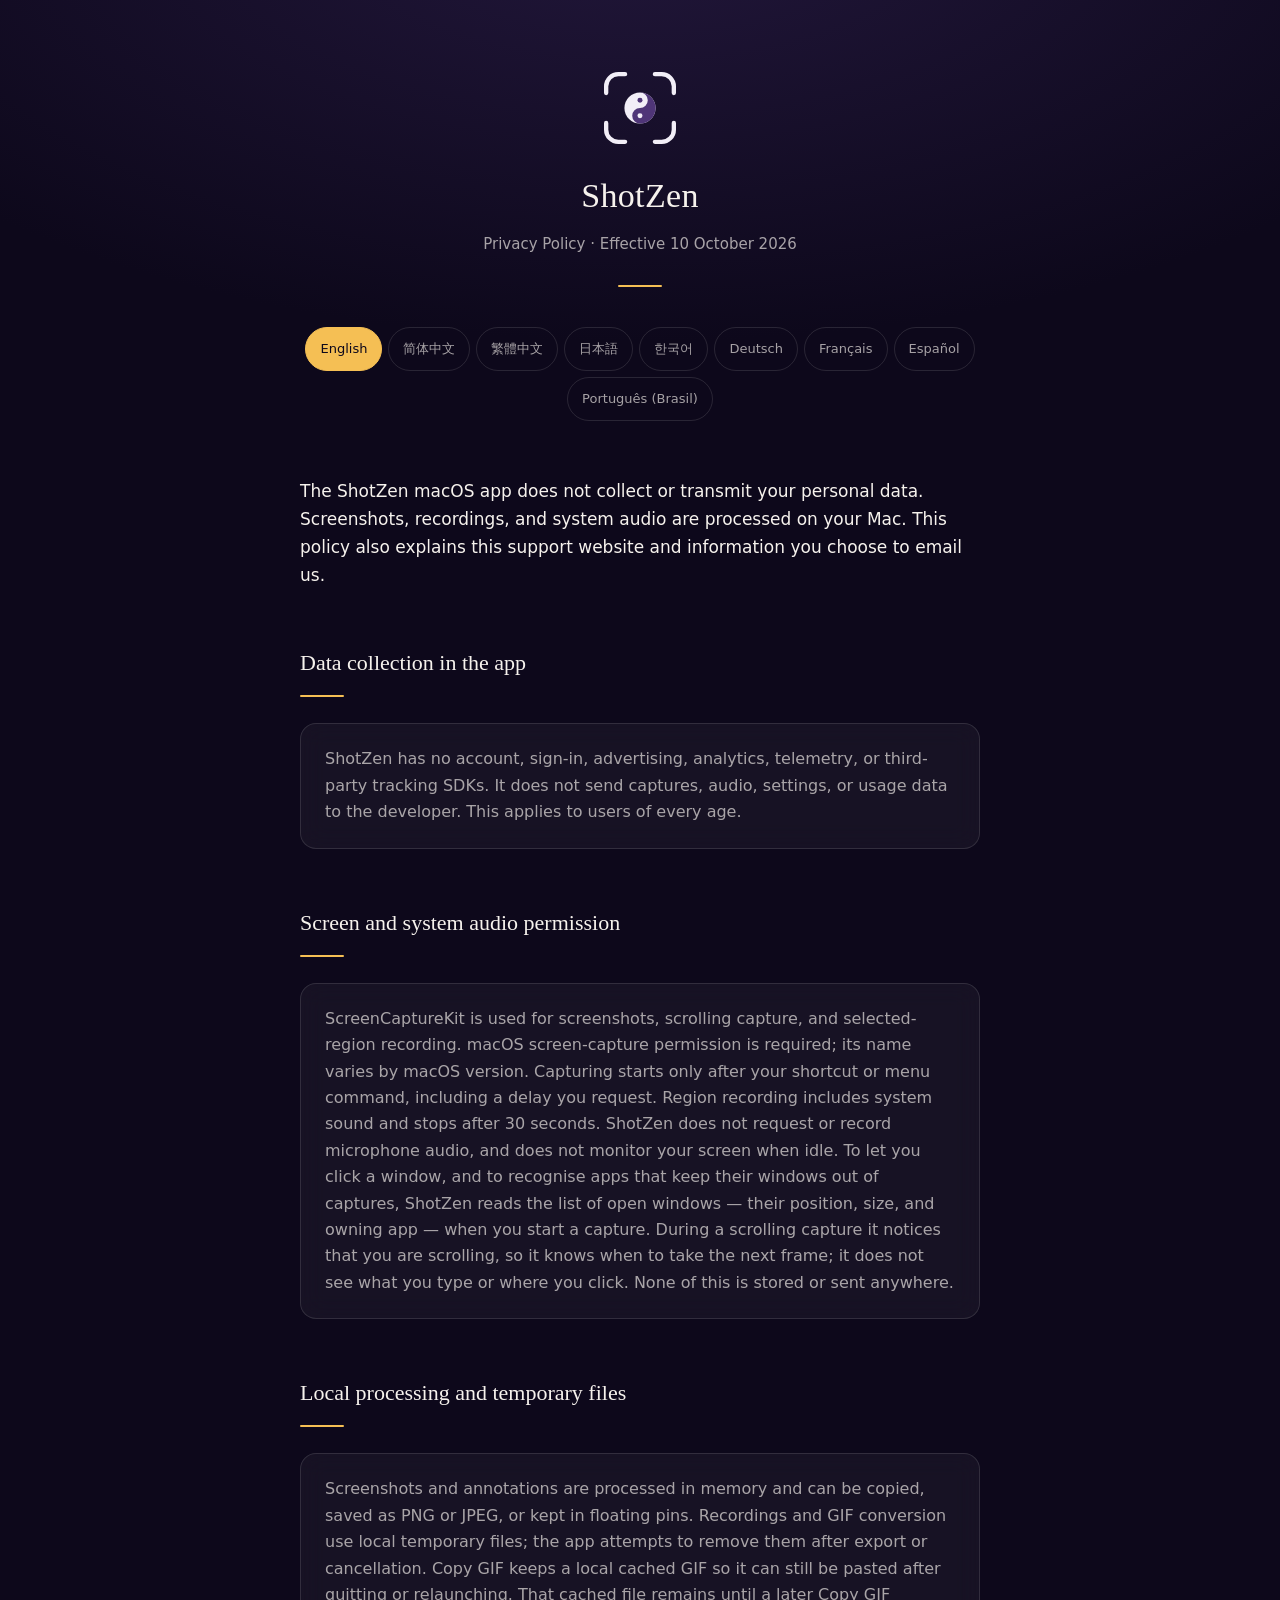
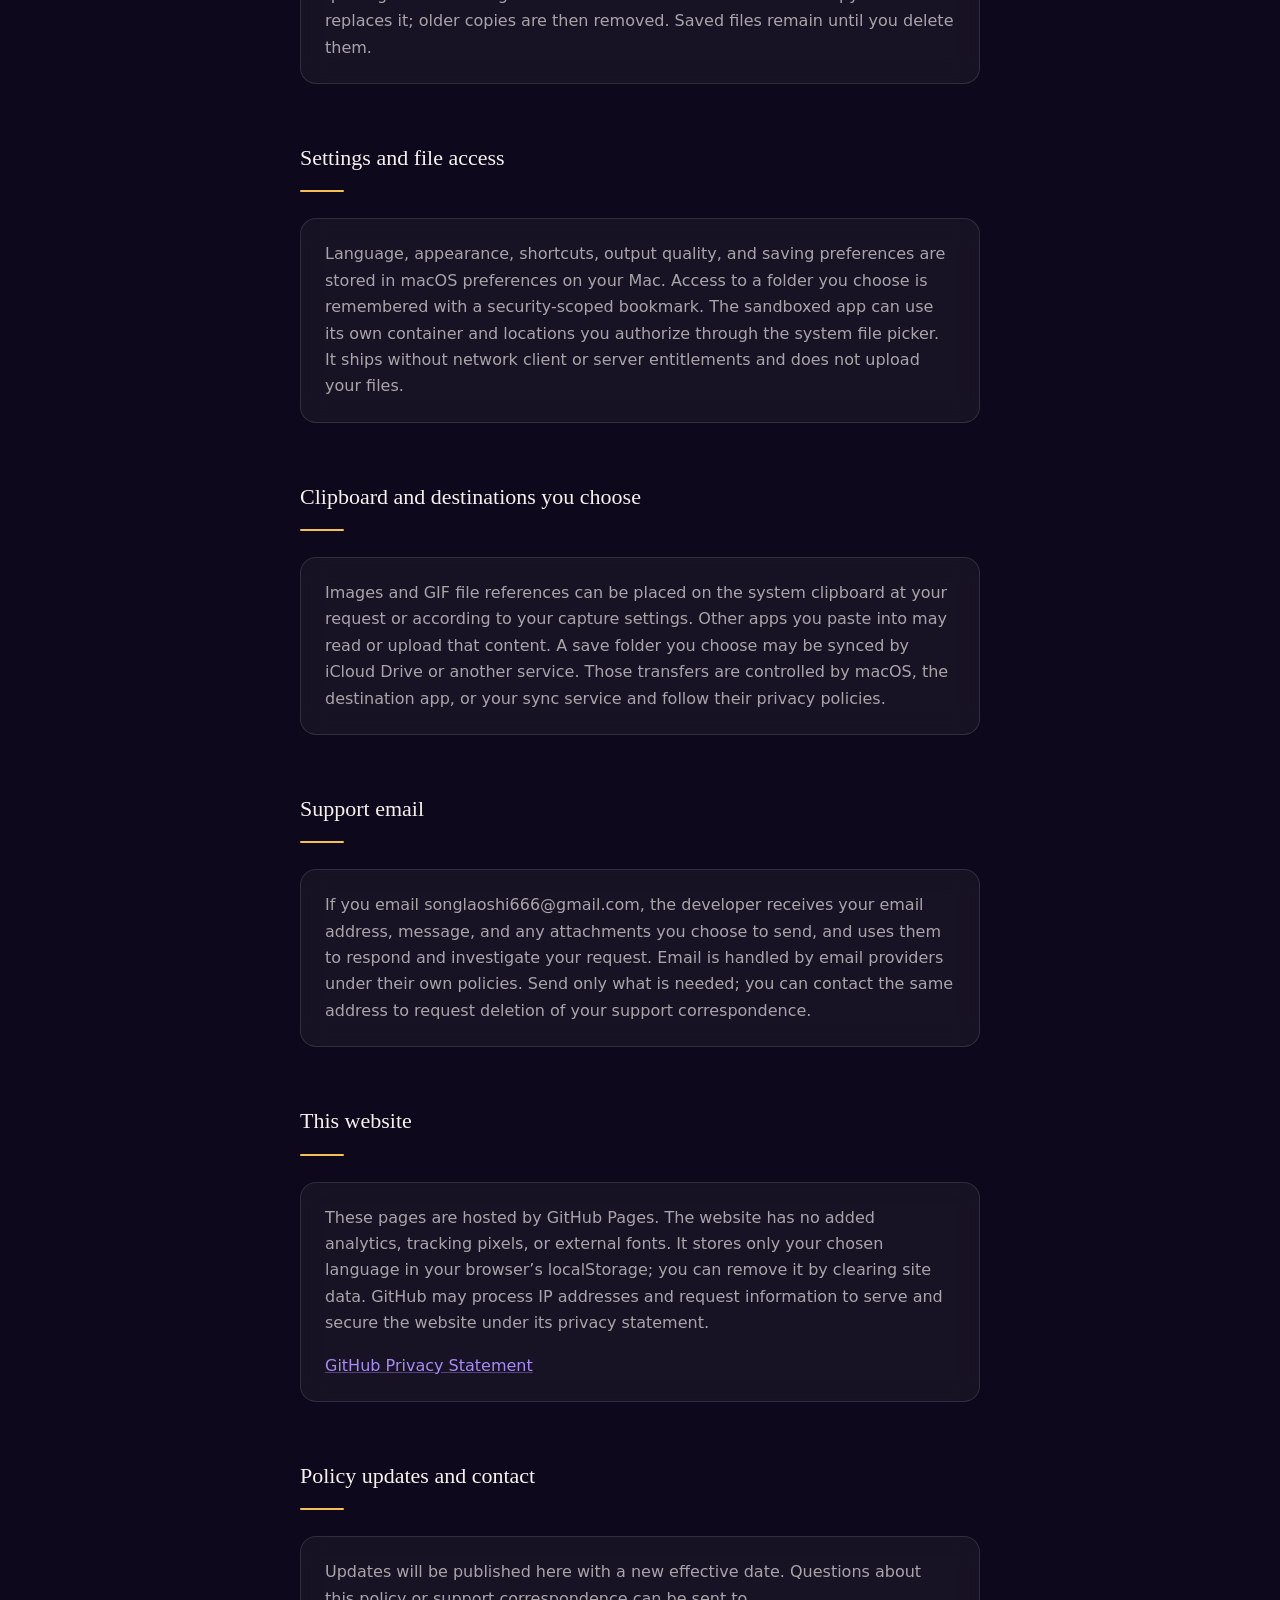
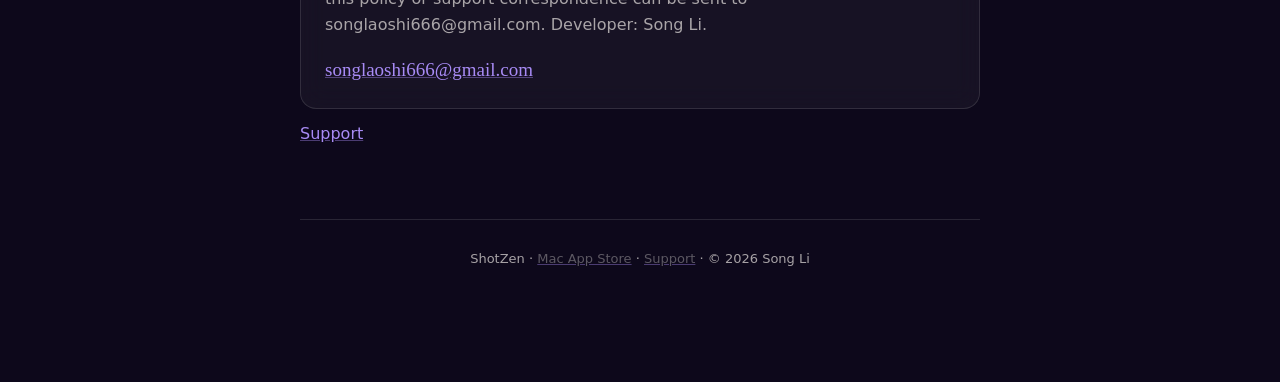
==== commit 6d58ce36: "Add product introduction and 1.3.2 answers to the pages The support page doubles as the App Store Co" ====
--- a/privacy.html
+++ b/privacy.html
@@ -25,7 +25,7 @@
     <circle cx="50" cy="60.81" r="3.46" fill="#f2eef7"/>
   </svg>
 <h1>ShotZen</h1>
-<p class="tagline">Privacy Policy · Effective 6 October 2026</p>
+<p class="tagline">Privacy Policy · Effective 10 October 2026</p>
 <hr class="rule">
 </header>
 <nav class="langs" aria-label="Language">
@@ -40,12 +40,12 @@
 <button type="button" data-lang="pt-BR" aria-pressed="false">Português (Brasil)</button>
 </nav>
 <main>
-<article lang="en" id="content-en" data-title="ShotZen — Privacy Policy" data-tagline="Privacy Policy · Effective 6 October 2026" data-description="The ShotZen macOS app does not collect or transmit your personal data. Screenshots, recordings, and system audio are processed on your Mac. This policy also explains this support website and information you choose to email us." data-footer="Support" data-language-label="Language" class="on">
+<article lang="en" id="content-en" data-title="ShotZen — Privacy Policy" data-tagline="Privacy Policy · Effective 10 October 2026" data-description="The ShotZen macOS app does not collect or transmit your personal data. Screenshots, recordings, and system audio are processed on your Mac. This policy also explains this support website and information you choose to email us." data-footer="Support" data-language-label="Language" class="on">
 <p class="lead">The ShotZen macOS app does not collect or transmit your personal data. Screenshots, recordings, and system audio are processed on your Mac. This policy also explains this support website and information you choose to email us.</p>
 <h2>Data collection in the app</h2><hr class="rule">
 <div class="card"><p>ShotZen has no account, sign-in, advertising, analytics, telemetry, or third-party tracking SDKs. It does not send captures, audio, settings, or usage data to the developer. This applies to users of every age.</p></div>
 <h2>Screen and system audio permission</h2><hr class="rule">
-<div class="card"><p>ScreenCaptureKit is used for screenshots, scrolling capture, and selected-region recording. macOS screen-capture permission is required; its name varies by macOS version. Capturing starts only after your shortcut or menu command, including a delay you request. Region recording includes system sound and stops after 30 seconds. ShotZen does not request or record microphone audio, and does not monitor your screen when idle.</p></div>
+<div class="card"><p>ScreenCaptureKit is used for screenshots, scrolling capture, and selected-region recording. macOS screen-capture permission is required; its name varies by macOS version. Capturing starts only after your shortcut or menu command, including a delay you request. Region recording includes system sound and stops after 30 seconds. ShotZen does not request or record microphone audio, and does not monitor your screen when idle. To let you click a window, and to recognise apps that keep their windows out of captures, ShotZen reads the list of open windows — their position, size, and owning app — when you start a capture. During a scrolling capture it notices that you are scrolling, so it knows when to take the next frame; it does not see what you type or where you click. None of this is stored or sent anywhere.</p></div>
 <h2>Local processing and temporary files</h2><hr class="rule">
 <div class="card"><p>Screenshots and annotations are processed in memory and can be copied, saved as PNG or JPEG, or kept in floating pins. Recordings and GIF conversion use local temporary files; the app attempts to remove them after export or cancellation. Copy GIF keeps a local cached GIF so it can still be pasted after quitting or relaunching. That cached file remains until a later Copy GIF replaces it; older copies are then removed. Saved files remain until you delete them.</p></div>
 <h2>Settings and file access</h2><hr class="rule">
@@ -61,12 +61,12 @@
 <p><a href="index.html?lang=en">Support</a></p>
 </article>
 
-<article lang="zh-Hans" id="content-zh-Hans" data-title="ShotZen — 隐私政策" data-tagline="隐私政策 · 生效日期：2026年10月6日" data-description="ShotZen macOS 应用不收集或传输你的个人数据。截图、录屏和系统声音均在你的 Mac 上处理。本政策也说明支持网站，以及你主动通过邮件提供的信息。" data-footer="支持" data-language-label="语言">
+<article lang="zh-Hans" id="content-zh-Hans" data-title="ShotZen — 隐私政策" data-tagline="隐私政策 · 生效日期：2026年10月10日" data-description="ShotZen macOS 应用不收集或传输你的个人数据。截图、录屏和系统声音均在你的 Mac 上处理。本政策也说明支持网站，以及你主动通过邮件提供的信息。" data-footer="支持" data-language-label="语言">
 <p class="lead">ShotZen macOS 应用不收集或传输你的个人数据。截图、录屏和系统声音均在你的 Mac 上处理。本政策也说明支持网站，以及你主动通过邮件提供的信息。</p>
 <h2>应用的数据收集</h2><hr class="rule">
 <div class="card"><p>ShotZen 没有账号、登录、广告、分析统计、遥测或第三方追踪 SDK。应用不会向开发者发送截图、声音、设置或使用数据。这适用于所有年龄的用户。</p></div>
 <h2>屏幕与系统音频权限</h2><hr class="rule">
-<div class="card"><p>ShotZen 使用 ScreenCaptureKit 完成截图、滚动长截图和选区录屏，需要 macOS 的屏幕捕捉权限，具体名称随系统版本而异。捕捉只在你按下快捷键或选择菜单命令后开始，也包括你主动选择的延时截图。选区录屏收录系统声音，并在 30 秒后自动停止。ShotZen 不请求或录制麦克风音频，空闲时不监视屏幕。</p></div>
+<div class="card"><p>ShotZen 使用 ScreenCaptureKit 完成截图、滚动长截图和选区录屏，需要 macOS 的屏幕捕捉权限，具体名称随系统版本而异。捕捉只在你按下快捷键或选择菜单命令后开始，也包括你主动选择的延时截图。选区录屏收录系统声音，并在 30 秒后自动停止。ShotZen 不请求或录制麦克风音频，空闲时不监视屏幕。为了让你可以点击窗口截图，并识别那些禁止截屏的应用，ShotZen 会在你开始截图时读取当前打开的窗口列表 —— 位置、大小和所属应用。长截图期间，它会感知你正在滚动，以便知道何时截取下一帧；它看不到你输入的内容，也不知道你点了哪里。这些信息都不会被保存或发送到任何地方。</p></div>
 <h2>本地处理与临时文件</h2><hr class="rule">
 <div class="card"><p>截图和标注在内存中处理，可复制、保存为 PNG 或 JPEG，或作为悬浮贴图保留。录屏和 GIF 转换会使用本地临时文件，应用会在导出或取消后尝试删除。「复制 GIF」会保留一份本地缓存，以便退出或重启后仍可粘贴；这份文件会保留到后续复制新 GIF 时被替换，旧缓存随后删除。主动保存的文件会保留到你自行删除。</p></div>
 <h2>设置与文件访问</h2><hr class="rule">
@@ -82,12 +82,12 @@
 <p><a href="index.html?lang=zh-Hans">支持</a></p>
 </article>
 
-<article lang="zh-Hant" id="content-zh-Hant" data-title="ShotZen — 隱私權政策" data-tagline="隱私權政策 · 生效日期：2026年10月6日" data-description="ShotZen macOS App 不收集或傳輸你的個人資料。擷圖、錄影與系統聲音皆在你的 Mac 上處理。本政策也說明支援網站，以及你主動透過電子郵件提供的資訊。" data-footer="支援" data-language-label="語言">
+<article lang="zh-Hant" id="content-zh-Hant" data-title="ShotZen — 隱私權政策" data-tagline="隱私權政策 · 生效日期：2026年10月10日" data-description="ShotZen macOS App 不收集或傳輸你的個人資料。擷圖、錄影與系統聲音皆在你的 Mac 上處理。本政策也說明支援網站，以及你主動透過電子郵件提供的資訊。" data-footer="支援" data-language-label="語言">
 <p class="lead">ShotZen macOS App 不收集或傳輸你的個人資料。擷圖、錄影與系統聲音皆在你的 Mac 上處理。本政策也說明支援網站，以及你主動透過電子郵件提供的資訊。</p>
 <h2>App 的資料收集</h2><hr class="rule">
 <div class="card"><p>ShotZen 沒有帳號、登入、廣告、分析統計、遙測或第三方追蹤 SDK。App 不會向開發者傳送擷圖、聲音、設定或使用資料。這適用於所有年齡的使用者。</p></div>
 <h2>螢幕與系統音訊權限</h2><hr class="rule">
-<div class="card"><p>ShotZen 使用 ScreenCaptureKit 完成擷取、捲動長截圖及選取範圍錄影，需要 macOS 螢幕擷取權限，名稱依系統版本而異。擷取只在你按下快速鍵或選擇選單指令後開始，也包括你主動選擇的延遲擷取。選取範圍錄影包含系統聲音，並在 30 秒後自動停止。ShotZen 不要求或錄製麥克風音訊，閒置時不監看螢幕。</p></div>
+<div class="card"><p>ShotZen 使用 ScreenCaptureKit 完成擷取、捲動長截圖及選取範圍錄影，需要 macOS 螢幕擷取權限，名稱依系統版本而異。擷取只在你按下快速鍵或選擇選單指令後開始，也包括你主動選擇的延遲擷取。選取範圍錄影包含系統聲音，並在 30 秒後自動停止。ShotZen 不要求或錄製麥克風音訊，閒置時不監看螢幕。為了讓你可以點按視窗擷取，並辨識那些禁止截圖的 App，ShotZen 會在你開始擷取時讀取目前開啟的視窗清單 —— 位置、大小與所屬 App。長截圖期間，它會察覺你正在捲動，以便知道何時擷取下一張；它看不到你輸入的內容，也不知道你點了哪裡。這些資訊都不會被儲存或傳送到任何地方。</p></div>
 <h2>本機處理與暫存檔案</h2><hr class="rule">
 <div class="card"><p>擷圖與標註在記憶體中處理，可複製、儲存為 PNG 或 JPEG，或保留為浮動貼圖。錄影與 GIF 轉換會使用本機暫存檔案，App 會在匯出或取消後嘗試刪除。複製 GIF 會保留一份本機快取，以便結束或重新啟動後仍可貼上；該檔案會保留到下次複製新 GIF 時被取代，舊快取隨後刪除。自行儲存的檔案會保留到你刪除。</p></div>
 <h2>設定與檔案存取</h2><hr class="rule">
@@ -103,12 +103,12 @@
 <p><a href="index.html?lang=zh-Hant">支援</a></p>
 </article>
 
-<article lang="ja" id="content-ja" data-title="ShotZen — プライバシーポリシー" data-tagline="プライバシーポリシー · 施行日：2026年10月6日" data-description="ShotZen の macOS アプリは個人データを収集・送信しません。スクリーンショット、録画、システム音声は Mac 内で処理されます。このポリシーでは、サポートサイトと、ユーザーがメールで提供する情報についても説明します。" data-footer="サポート" data-language-label="言語">
+<article lang="ja" id="content-ja" data-title="ShotZen — プライバシーポリシー" data-tagline="プライバシーポリシー · 施行日：2026年10月10日" data-description="ShotZen の macOS アプリは個人データを収集・送信しません。スクリーンショット、録画、システム音声は Mac 内で処理されます。このポリシーでは、サポートサイトと、ユーザーがメールで提供する情報についても説明します。" data-footer="サポート" data-language-label="言語">
 <p class="lead">ShotZen の macOS アプリは個人データを収集・送信しません。スクリーンショット、録画、システム音声は Mac 内で処理されます。このポリシーでは、サポートサイトと、ユーザーがメールで提供する情報についても説明します。</p>
 <h2>アプリのデータ収集</h2><hr class="rule">
 <div class="card"><p>アカウント、ログイン、広告、アクセス解析、テレメトリー、第三者の追跡 SDK はありません。画像、音声、設定、利用データを開発者に送信しません。年齢を問わずすべてのユーザーに適用されます。</p></div>
 <h2>画面とシステム音声の許可</h2><hr class="rule">
-<div class="card"><p>ScreenCaptureKit で撮影、スクロール撮影、範囲録画を行います。macOS の画面収録の許可が必要で、名称はバージョンによって異なります。撮影はユーザーのショートカットやメニュー操作で開始され、指定した遅延撮影も含みます。範囲録画はシステム音声を含み、30 秒で停止します。マイク音声を要求・録音せず、待機中に画面を監視しません。</p></div>
+<div class="card"><p>ScreenCaptureKit で撮影、スクロール撮影、範囲録画を行います。macOS の画面収録の許可が必要で、名称はバージョンによって異なります。撮影はユーザーのショートカットやメニュー操作で開始され、指定した遅延撮影も含みます。範囲録画はシステム音声を含み、30 秒で停止します。マイク音声を要求・録音せず、待機中に画面を監視しません。ウインドウをクリックして取り込めるように、また取り込みを禁止しているアプリを見分けるために、ShotZen は取り込みを始めたときに開いているウインドウの一覧（位置、大きさ、所属するアプリ）を読み取ります。スクロール撮影中は、次のフレームを撮るタイミングを知るためにスクロールしていることを検知します。入力内容やクリックした場所はわかりません。これらはどこにも保存も送信もされません。</p></div>
 <h2>ローカル処理と一時ファイル</h2><hr class="rule">
 <div class="card"><p>画像と注釈はメモリで処理し、コピー、PNG・JPEG 保存、ピン留めができます。録画と GIF 変換にはローカルの一時ファイルを使い、書き出しやキャンセル後に削除を試みます。GIF のコピーでは、終了・再起動後も貼り付けられるようローカルキャッシュを保持します。次の GIF コピーで置き換え、古いキャッシュを削除します。保存したファイルはユーザーが削除するまで残ります。</p></div>
 <h2>設定とファイルアクセス</h2><hr class="rule">
@@ -124,12 +124,12 @@
 <p><a href="index.html?lang=ja">サポート</a></p>
 </article>
 
-<article lang="ko" id="content-ko" data-title="ShotZen — 개인정보 처리방침" data-tagline="개인정보 처리방침 · 시행일: 2026년 10월 6일" data-description="ShotZen macOS 앱은 개인 데이터를 수집하거나 전송하지 않습니다. 스크린샷, 녹화, 시스템 오디오는 Mac에서 처리됩니다. 이 방침은 지원 웹사이트와 사용자가 이메일로 제공하는 정보도 설명합니다." data-footer="지원" data-language-label="언어">
+<article lang="ko" id="content-ko" data-title="ShotZen — 개인정보 처리방침" data-tagline="개인정보 처리방침 · 시행일: 2026년 10월 10일" data-description="ShotZen macOS 앱은 개인 데이터를 수집하거나 전송하지 않습니다. 스크린샷, 녹화, 시스템 오디오는 Mac에서 처리됩니다. 이 방침은 지원 웹사이트와 사용자가 이메일로 제공하는 정보도 설명합니다." data-footer="지원" data-language-label="언어">
 <p class="lead">ShotZen macOS 앱은 개인 데이터를 수집하거나 전송하지 않습니다. 스크린샷, 녹화, 시스템 오디오는 Mac에서 처리됩니다. 이 방침은 지원 웹사이트와 사용자가 이메일로 제공하는 정보도 설명합니다.</p>
 <h2>앱의 데이터 수집</h2><hr class="rule">
 <div class="card"><p>ShotZen에는 계정, 로그인, 광고, 분석, 원격 측정, 타사 추적 SDK가 없습니다. 캡처, 오디오, 설정, 사용 데이터를 개발자에게 보내지 않습니다. 모든 연령의 사용자에게 적용됩니다.</p></div>
 <h2>화면 및 시스템 오디오 권한</h2><hr class="rule">
-<div class="card"><p>ScreenCaptureKit으로 스크린샷, 스크롤 캡처, 영역 녹화를 수행합니다. macOS 화면 캡처 권한이 필요하며 이름은 버전에 따라 다릅니다. 사용자가 단축키나 메뉴 명령을 실행했을 때만 시작하며 직접 선택한 지연 캡처도 포함됩니다. 영역 녹화는 시스템 소리를 포함하고 30초 후 중지됩니다. 마이크 오디오를 요청하거나 녹음하지 않으며 대기 중 화면을 감시하지 않습니다.</p></div>
+<div class="card"><p>ScreenCaptureKit으로 스크린샷, 스크롤 캡처, 영역 녹화를 수행합니다. macOS 화면 캡처 권한이 필요하며 이름은 버전에 따라 다릅니다. 사용자가 단축키나 메뉴 명령을 실행했을 때만 시작하며 직접 선택한 지연 캡처도 포함됩니다. 영역 녹화는 시스템 소리를 포함하고 30초 후 중지됩니다. 마이크 오디오를 요청하거나 녹음하지 않으며 대기 중 화면을 감시하지 않습니다. 윈도우를 클릭해 캡처할 수 있도록, 그리고 캡처를 차단하는 앱을 알아보기 위해 ShotZen은 캡처를 시작할 때 열려 있는 윈도우 목록(위치, 크기, 소속 앱)을 읽습니다. 스크롤 캡처 중에는 다음 프레임을 찍을 시점을 알기 위해 스크롤하고 있다는 사실만 감지하며, 입력한 내용이나 클릭한 위치는 알 수 없습니다. 이 정보는 어디에도 저장되거나 전송되지 않습니다.</p></div>
 <h2>로컬 처리와 임시 파일</h2><hr class="rule">
 <div class="card"><p>스크린샷과 주석은 메모리에서 처리하며 복사, PNG 또는 JPEG 저장, 화면 고정이 가능합니다. 녹화와 GIF 변환은 로컬 임시 파일을 사용하고 내보내기나 취소 후 삭제를 시도합니다. GIF 복사는 앱 종료나 재시작 후에도 붙여넣을 수 있도록 로컬 캐시를 유지합니다. 다음 GIF 복사 때 파일을 교체하고 이전 캐시를 삭제합니다. 저장한 파일은 사용자가 삭제할 때까지 남습니다.</p></div>
 <h2>설정과 파일 접근</h2><hr class="rule">
@@ -145,12 +145,12 @@
 <p><a href="index.html?lang=ko">지원</a></p>
 </article>
 
-<article lang="de" id="content-de" data-title="ShotZen — Datenschutzerklärung" data-tagline="Datenschutzerklärung · Gültig ab 6. Oktober 2026" data-description="Die macOS-App ShotZen erhebt oder überträgt keine personenbezogenen Daten. Bildschirmfotos, Videos und Systemaudio werden auf Ihrem Mac verarbeitet. Diese Erklärung beschreibt auch die Support-Website und freiwillig per E-Mail übermittelte Informationen." data-footer="Support" data-language-label="Sprache">
+<article lang="de" id="content-de" data-title="ShotZen — Datenschutzerklärung" data-tagline="Datenschutzerklärung · Gültig ab 10. Oktober 2026" data-description="Die macOS-App ShotZen erhebt oder überträgt keine personenbezogenen Daten. Bildschirmfotos, Videos und Systemaudio werden auf Ihrem Mac verarbeitet. Diese Erklärung beschreibt auch die Support-Website und freiwillig per E-Mail übermittelte Informationen." data-footer="Support" data-language-label="Sprache">
 <p class="lead">Die macOS-App ShotZen erhebt oder überträgt keine personenbezogenen Daten. Bildschirmfotos, Videos und Systemaudio werden auf Ihrem Mac verarbeitet. Diese Erklärung beschreibt auch die Support-Website und freiwillig per E-Mail übermittelte Informationen.</p>
 <h2>Datenerhebung in der App</h2><hr class="rule">
 <div class="card"><p>ShotZen enthält keine Konten, Anmeldung, Werbung, Analysen, Telemetrie oder Tracking-SDKs Dritter. Aufnahmen, Audio, Einstellungen und Nutzungsdaten werden nicht an den Entwickler gesendet. Das gilt für Nutzer jeden Alters.</p></div>
 <h2>Bildschirm- und Systemaudiozugriff</h2><hr class="rule">
-<div class="card"><p>ScreenCaptureKit wird für Bildschirmfotos, Scroll-Aufnahmen und Bereichsvideos verwendet. Die macOS-Erlaubnis zur Bildschirmaufnahme ist erforderlich; ihr Name variiert je nach Version. Aufnahmen beginnen nur auf Ihren Kurzbefehl oder Menübefehl hin, einschließlich angeforderter Verzögerungen. Bereichsvideos enthalten Systemaudio und enden nach 30 Sekunden. ShotZen fordert kein Mikrofon an, nimmt es nicht auf und überwacht den Bildschirm nicht im Ruhezustand.</p></div>
+<div class="card"><p>ScreenCaptureKit wird für Bildschirmfotos, Scroll-Aufnahmen und Bereichsvideos verwendet. Die macOS-Erlaubnis zur Bildschirmaufnahme ist erforderlich; ihr Name variiert je nach Version. Aufnahmen beginnen nur auf Ihren Kurzbefehl oder Menübefehl hin, einschließlich angeforderter Verzögerungen. Bereichsvideos enthalten Systemaudio und enden nach 30 Sekunden. ShotZen fordert kein Mikrofon an, nimmt es nicht auf und überwacht den Bildschirm nicht im Ruhezustand. Damit Sie ein Fenster anklicken können und um Apps zu erkennen, die ihre Fenster aus Aufnahmen heraushalten, liest ShotZen beim Start einer Aufnahme die Liste der geöffneten Fenster — Position, Größe und zugehörige App. Während einer Scroll-Aufnahme bemerkt es, dass Sie scrollen, um zu wissen, wann das nächste Bild fällig ist; was Sie tippen oder wohin Sie klicken, sieht es nicht. Nichts davon wird gespeichert oder irgendwohin gesendet.</p></div>
 <h2>Lokale Verarbeitung und temporäre Dateien</h2><hr class="rule">
 <div class="card"><p>Bildschirmfotos und Anmerkungen werden im Speicher verarbeitet und können kopiert, als PNG oder JPEG gespeichert oder angeheftet werden. Videos und GIF-Konvertierung nutzen lokale temporäre Dateien, deren Löschung die App nach Export oder Abbruch versucht. GIF kopieren behält eine lokale Cache-Datei zum Einfügen nach Beenden oder Neustart. Beim nächsten GIF-Kopieren wird sie ersetzt und ältere Kopien werden gelöscht. Gespeicherte Dateien bleiben bis zu Ihrer Löschung erhalten.</p></div>
 <h2>Einstellungen und Dateizugriff</h2><hr class="rule">
@@ -166,12 +166,12 @@
 <p><a href="index.html?lang=de">Support</a></p>
 </article>
 
-<article lang="fr" id="content-fr" data-title="ShotZen — Politique de confidentialité" data-tagline="Politique de confidentialité · En vigueur le 6 octobre 2026" data-description="L’app macOS ShotZen ne collecte ni ne transmet vos données personnelles. Captures, vidéos et audio système sont traités sur votre Mac. Cette politique décrit aussi le site d’assistance et les informations envoyées volontairement par e-mail." data-footer="Assistance" data-language-label="Langue">
+<article lang="fr" id="content-fr" data-title="ShotZen — Politique de confidentialité" data-tagline="Politique de confidentialité · En vigueur le 10 octobre 2026" data-description="L’app macOS ShotZen ne collecte ni ne transmet vos données personnelles. Captures, vidéos et audio système sont traités sur votre Mac. Cette politique décrit aussi le site d’assistance et les informations envoyées volontairement par e-mail." data-footer="Assistance" data-language-label="Langue">
 <p class="lead">L’app macOS ShotZen ne collecte ni ne transmet vos données personnelles. Captures, vidéos et audio système sont traités sur votre Mac. Cette politique décrit aussi le site d’assistance et les informations envoyées volontairement par e-mail.</p>
 <h2>Collecte de données dans l’app</h2><hr class="rule">
 <div class="card"><p>ShotZen ne contient ni compte, ni connexion, ni publicité, ni analyse d’usage, ni télémétrie, ni SDK de suivi tiers. Captures, audio, réglages et données d’utilisation ne sont pas envoyés au développeur. Cela s’applique à tous les âges.</p></div>
 <h2>Autorisation d’écran et d’audio système</h2><hr class="rule">
-<div class="card"><p>ScreenCaptureKit sert aux captures, aux captures défilantes et à l’enregistrement d’une zone. L’autorisation macOS de capture d’écran est nécessaire ; son nom varie selon la version. La capture commence uniquement après votre raccourci ou commande, y compris une capture différée demandée. L’enregistrement d’une zone inclut le son système et s’arrête après 30 secondes. ShotZen ne demande ni n’enregistre le microphone et ne surveille pas l’écran au repos.</p></div>
+<div class="card"><p>ScreenCaptureKit sert aux captures, aux captures défilantes et à l’enregistrement d’une zone. L’autorisation macOS de capture d’écran est nécessaire ; son nom varie selon la version. La capture commence uniquement après votre raccourci ou commande, y compris une capture différée demandée. L’enregistrement d’une zone inclut le son système et s’arrête après 30 secondes. ShotZen ne demande ni n’enregistre le microphone et ne surveille pas l’écran au repos. Pour vous permettre de cliquer sur une fenêtre, et pour reconnaître les apps qui excluent leurs fenêtres des captures, ShotZen lit la liste des fenêtres ouvertes — position, taille et app propriétaire — lorsque vous lancez une capture. Pendant une capture défilante, il remarque que vous faites défiler afin de savoir quand prendre l’image suivante ; il ne voit ni ce que vous tapez ni où vous cliquez. Rien de tout cela n’est conservé ni envoyé où que ce soit.</p></div>
 <h2>Traitement local et fichiers temporaires</h2><hr class="rule">
 <div class="card"><p>Captures et annotations sont traitées en mémoire, puis peuvent être copiées, enregistrées en PNG ou JPEG ou épinglées. L’enregistrement et la conversion GIF utilisent des fichiers temporaires locaux ; l’app tente de les supprimer après export ou annulation. Copier le GIF conserve un fichier en cache pour permettre le collage après fermeture ou redémarrage. La copie d’un nouveau GIF le remplace et supprime les anciennes copies. Les fichiers enregistrés restent jusqu’à leur suppression par vos soins.</p></div>
 <h2>Réglages et accès aux fichiers</h2><hr class="rule">
@@ -187,12 +187,12 @@
 <p><a href="index.html?lang=fr">Assistance</a></p>
 </article>
 
-<article lang="es" id="content-es" data-title="ShotZen — Política de privacidad" data-tagline="Política de privacidad · En vigor desde el 6 de octubre de 2026" data-description="La app ShotZen para macOS no recopila ni transmite tus datos personales. Las capturas, grabaciones y el audio del sistema se procesan en tu Mac. Esta política también explica la web de soporte y la información que envías voluntariamente por correo." data-footer="Soporte" data-language-label="Idioma">
+<article lang="es" id="content-es" data-title="ShotZen — Política de privacidad" data-tagline="Política de privacidad · En vigor desde el 10 de octubre de 2026" data-description="La app ShotZen para macOS no recopila ni transmite tus datos personales. Las capturas, grabaciones y el audio del sistema se procesan en tu Mac. Esta política también explica la web de soporte y la información que envías voluntariamente por correo." data-footer="Soporte" data-language-label="Idioma">
 <p class="lead">La app ShotZen para macOS no recopila ni transmite tus datos personales. Las capturas, grabaciones y el audio del sistema se procesan en tu Mac. Esta política también explica la web de soporte y la información que envías voluntariamente por correo.</p>
 <h2>Recopilación de datos en la app</h2><hr class="rule">
 <div class="card"><p>ShotZen no tiene cuentas, inicio de sesión, publicidad, analíticas, telemetría ni SDK de seguimiento de terceros. No envía capturas, audio, ajustes ni datos de uso al desarrollador. Se aplica a usuarios de todas las edades.</p></div>
 <h2>Permiso de pantalla y audio del sistema</h2><hr class="rule">
-<div class="card"><p>ScreenCaptureKit se utiliza para capturas, capturas con desplazamiento y grabación de una zona. Se requiere permiso de captura de pantalla de macOS; su nombre varía según la versión. Las capturas solo empiezan tras tu atajo o comando, incluido el retardo que solicites. Las grabaciones incluyen el sonido del sistema y terminan a los 30 segundos. ShotZen no solicita ni graba el micrófono y no vigila la pantalla mientras está inactivo.</p></div>
+<div class="card"><p>ScreenCaptureKit se utiliza para capturas, capturas con desplazamiento y grabación de una zona. Se requiere permiso de captura de pantalla de macOS; su nombre varía según la versión. Las capturas solo empiezan tras tu atajo o comando, incluido el retardo que solicites. Las grabaciones incluyen el sonido del sistema y terminan a los 30 segundos. ShotZen no solicita ni graba el micrófono y no vigila la pantalla mientras está inactivo. Para que puedas hacer clic en una ventana, y para reconocer las apps que excluyen sus ventanas de las capturas, ShotZen lee la lista de ventanas abiertas —posición, tamaño y app a la que pertenecen— al iniciar una captura. Durante una captura con desplazamiento detecta que te estás desplazando para saber cuándo tomar el siguiente fotograma; no ve lo que escribes ni dónde haces clic. Nada de esto se guarda ni se envía a ningún sitio.</p></div>
 <h2>Procesamiento local y archivos temporales</h2><hr class="rule">
 <div class="card"><p>Las capturas y anotaciones se procesan en memoria y pueden copiarse, guardarse como PNG o JPEG o fijarse en pantalla. La grabación y conversión a GIF usan archivos temporales locales que la app intenta eliminar tras exportar o cancelar. Copiar GIF conserva una copia local en caché para pegar incluso después de cerrar o reiniciar. Una nueva copia de GIF la reemplaza y elimina las anteriores. Los archivos guardados permanecen hasta que los borres.</p></div>
 <h2>Ajustes y acceso a archivos</h2><hr class="rule">
@@ -208,12 +208,12 @@
 <p><a href="index.html?lang=es">Soporte</a></p>
 </article>
 
-<article lang="pt-BR" id="content-pt-BR" data-title="ShotZen — Política de Privacidade" data-tagline="Política de Privacidade · Vigente a partir de 6 de outubro de 2026" data-description="O app ShotZen para macOS não coleta nem transmite seus dados pessoais. Capturas, gravações e áudio do sistema são processados no Mac. Esta política também explica o site de suporte e as informações que você envia voluntariamente por e-mail." data-footer="Suporte" data-language-label="Idioma">
+<article lang="pt-BR" id="content-pt-BR" data-title="ShotZen — Política de Privacidade" data-tagline="Política de Privacidade · Vigente a partir de 10 de outubro de 2026" data-description="O app ShotZen para macOS não coleta nem transmite seus dados pessoais. Capturas, gravações e áudio do sistema são processados no Mac. Esta política também explica o site de suporte e as informações que você envia voluntariamente por e-mail." data-footer="Suporte" data-language-label="Idioma">
 <p class="lead">O app ShotZen para macOS não coleta nem transmite seus dados pessoais. Capturas, gravações e áudio do sistema são processados no Mac. Esta política também explica o site de suporte e as informações que você envia voluntariamente por e-mail.</p>
 <h2>Coleta de dados no app</h2><hr class="rule">
 <div class="card"><p>O ShotZen não tem conta, login, publicidade, análise de uso, telemetria nem SDKs de rastreamento de terceiros. Não envia capturas, áudio, ajustes ou dados de uso ao desenvolvedor. Isso se aplica a usuários de todas as idades.</p></div>
 <h2>Permissão de tela e áudio do sistema</h2><hr class="rule">
-<div class="card"><p>O ScreenCaptureKit é usado para capturas, capturas com rolagem e gravação de uma área. A permissão de captura de tela do macOS é necessária; o nome varia conforme a versão. A captura começa apenas após seu atalho ou comando, incluindo o atraso solicitado. A gravação inclui o áudio do sistema e termina após 30 segundos. O ShotZen não solicita nem grava o microfone e não monitora a tela quando está ocioso.</p></div>
+<div class="card"><p>O ScreenCaptureKit é usado para capturas, capturas com rolagem e gravação de uma área. A permissão de captura de tela do macOS é necessária; o nome varia conforme a versão. A captura começa apenas após seu atalho ou comando, incluindo o atraso solicitado. A gravação inclui o áudio do sistema e termina após 30 segundos. O ShotZen não solicita nem grava o microfone e não monitora a tela quando está ocioso. Para que você possa clicar em uma janela, e para reconhecer apps que deixam suas janelas fora das capturas, o ShotZen lê a lista de janelas abertas — posição, tamanho e app a que pertencem — quando você inicia uma captura. Durante uma captura com rolagem, ele percebe que você está rolando para saber quando registrar o próximo quadro; não vê o que você digita nem onde clica. Nada disso é guardado ou enviado a lugar algum.</p></div>
 <h2>Processamento local e arquivos temporários</h2><hr class="rule">
 <div class="card"><p>Capturas e anotações são processadas na memória e podem ser copiadas, salvas como PNG ou JPEG ou fixadas. Gravações e conversões para GIF usam arquivos temporários locais; o app tenta apagá-los após exportação ou cancelamento. Copiar GIF mantém um arquivo em cache para colar após encerrar ou reiniciar o app. A próxima cópia de GIF substitui o arquivo e remove as cópias antigas. Arquivos salvos permanecem até você excluí-los.</p></div>
 <h2>Ajustes e acesso a arquivos</h2><hr class="rule">
@@ -230,7 +230,7 @@
 </article>
 </main>
 <footer>
-<p>ShotZen · <a data-page-link href="index.html?lang=en">Support</a> · © 2026 Song Li</p>
+<p>ShotZen · <a href="https://apps.apple.com/app/id6798983115">Mac App Store</a> · <a data-page-link href="index.html?lang=en">Support</a> · © 2026 Song Li</p>
 </footer>
 </div>
 </body>
--- a/shotzen.css
+++ b/shotzen.css
@@ -129,6 +129,21 @@
 a { color: var(--violet); text-decoration-color: rgba(168, 139, 245, 0.4); }
 a:hover { color: var(--gold); text-decoration-color: rgba(245, 191, 84, 0.5); }
 
+/* The one call to action: the App Store link under the lead. Gold, like the
+   rule, so it reads as the family's accent rather than a generic button. */
+.store { margin: 4px 0 0; }
+.store-link {
+  display: inline-block;
+  color: var(--night);
+  background: var(--gold);
+  border-radius: 999px;
+  padding: 9px 20px;
+  font-size: 15px;
+  font-weight: 600;
+  text-decoration: none;
+}
+.store-link:hover { color: var(--night); background: #f8cf78; }
+
 /* Frosted panel — one question, or one clause of the policy. */
 .card {
   background: rgba(246, 242, 237, 0.045);
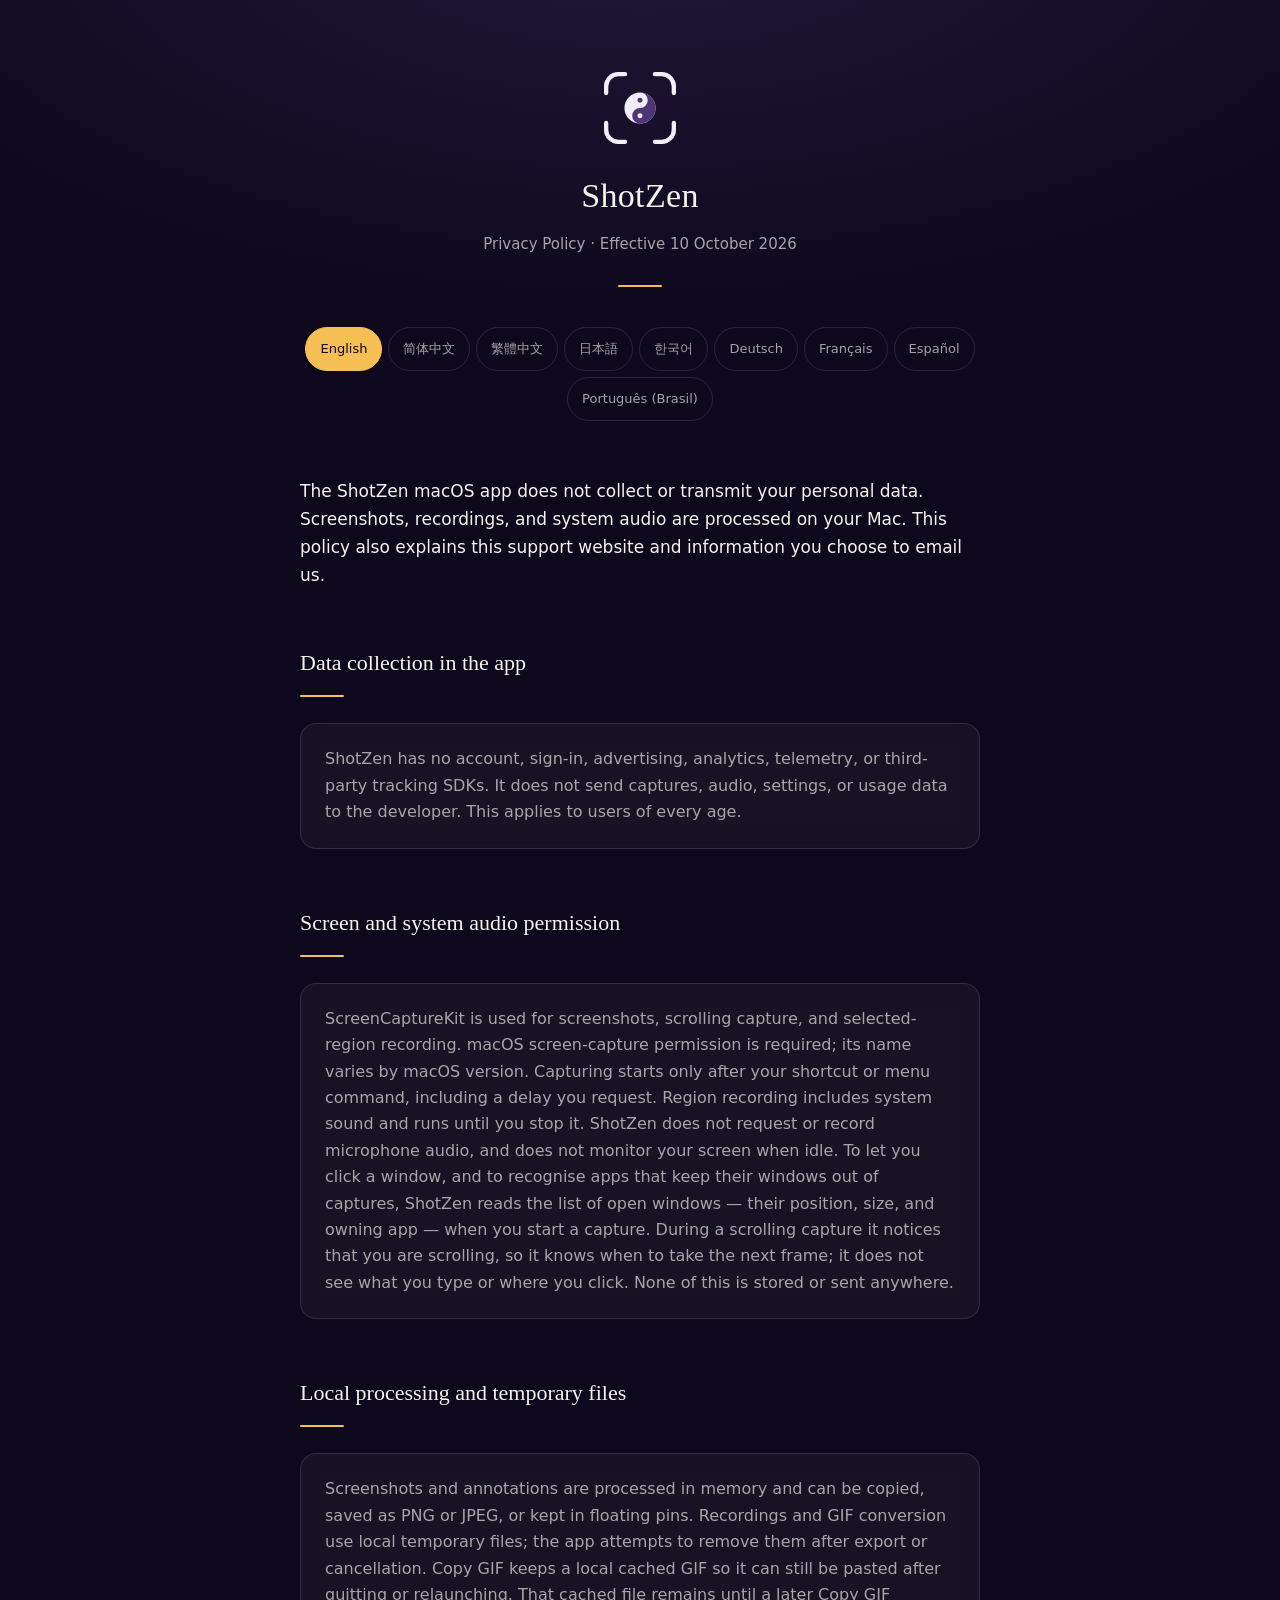
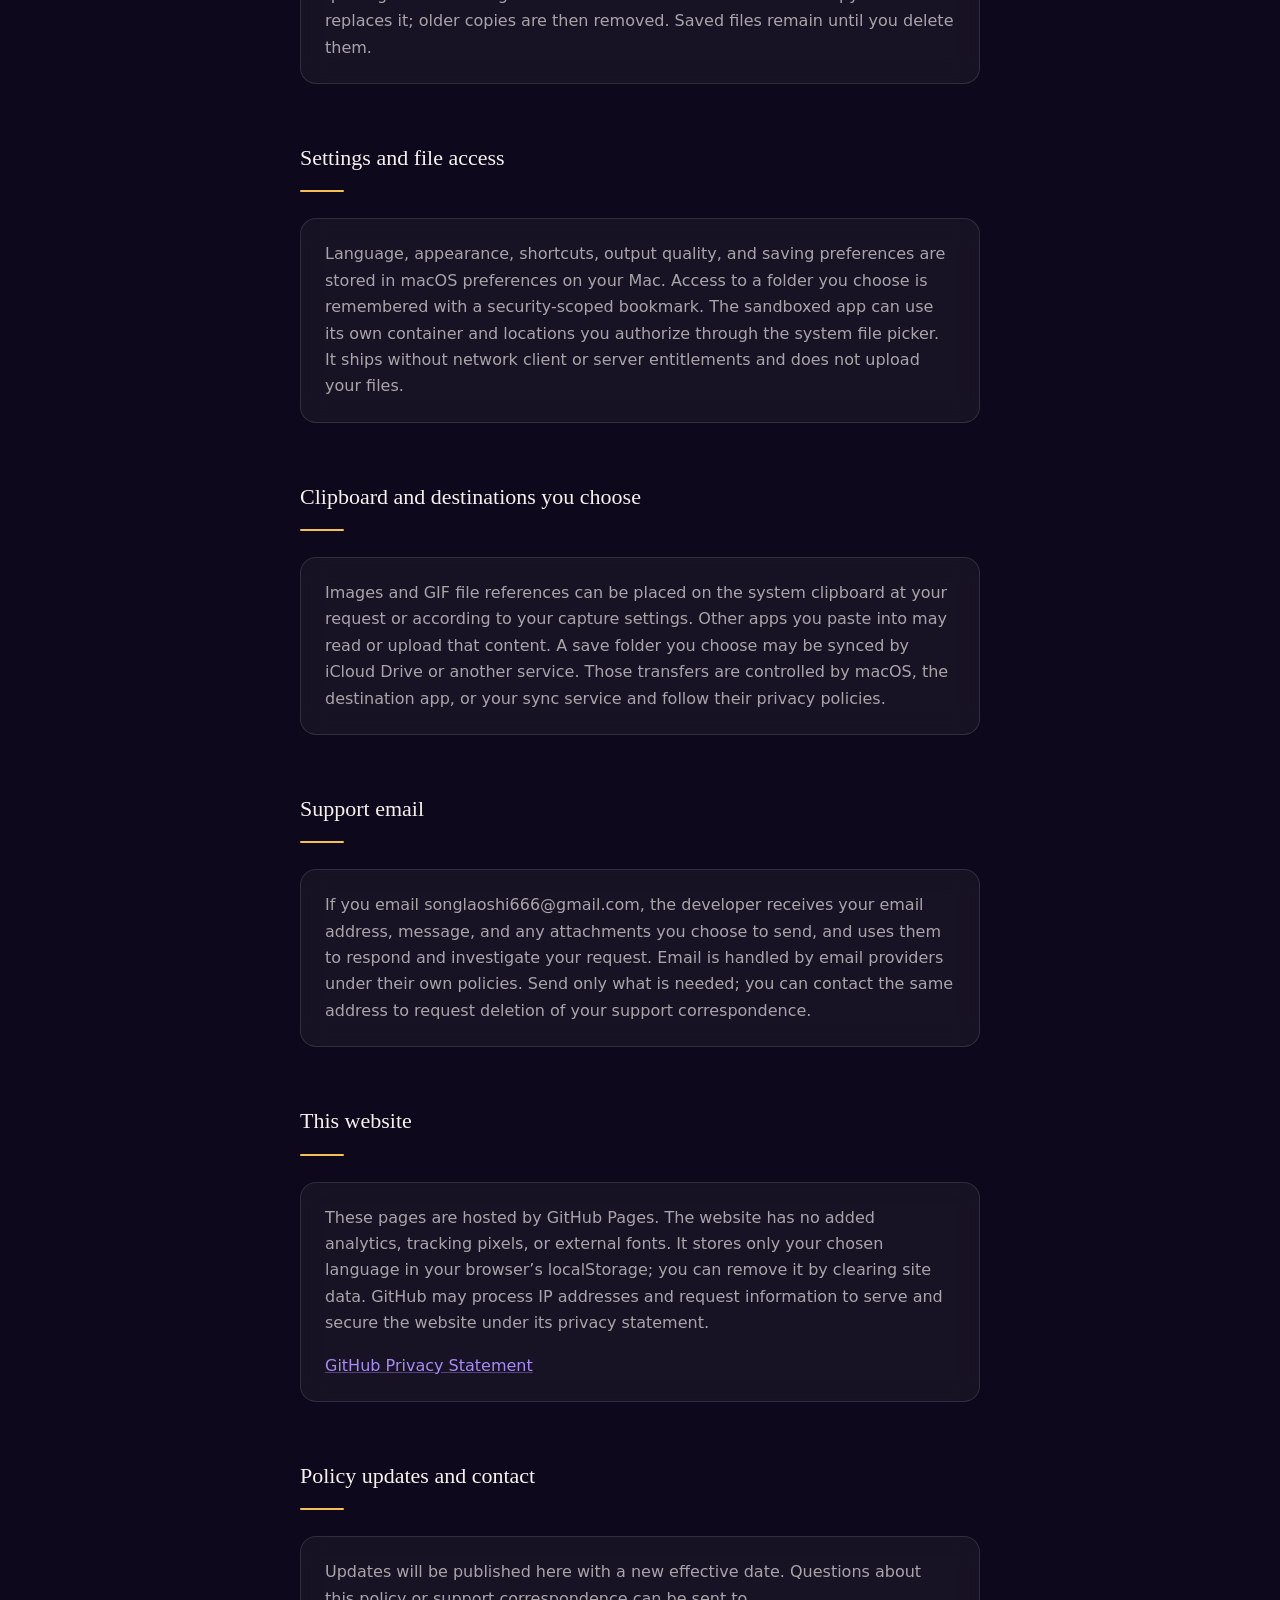
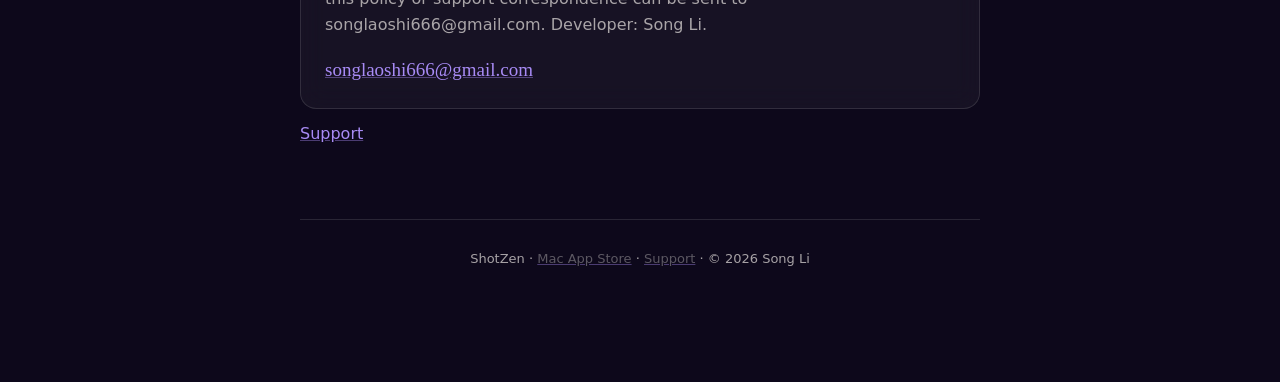
==== commit 4da85c57: "Describe unlimited recording with 30-second GIFs" ====
--- a/privacy.html
+++ b/privacy.html
@@ -45,7 +45,7 @@
 <h2>Data collection in the app</h2><hr class="rule">
 <div class="card"><p>ShotZen has no account, sign-in, advertising, analytics, telemetry, or third-party tracking SDKs. It does not send captures, audio, settings, or usage data to the developer. This applies to users of every age.</p></div>
 <h2>Screen and system audio permission</h2><hr class="rule">
-<div class="card"><p>ScreenCaptureKit is used for screenshots, scrolling capture, and selected-region recording. macOS screen-capture permission is required; its name varies by macOS version. Capturing starts only after your shortcut or menu command, including a delay you request. Region recording includes system sound and stops after 30 seconds. ShotZen does not request or record microphone audio, and does not monitor your screen when idle. To let you click a window, and to recognise apps that keep their windows out of captures, ShotZen reads the list of open windows — their position, size, and owning app — when you start a capture. During a scrolling capture it notices that you are scrolling, so it knows when to take the next frame; it does not see what you type or where you click. None of this is stored or sent anywhere.</p></div>
+<div class="card"><p>ScreenCaptureKit is used for screenshots, scrolling capture, and selected-region recording. macOS screen-capture permission is required; its name varies by macOS version. Capturing starts only after your shortcut or menu command, including a delay you request. Region recording includes system sound and runs until you stop it. ShotZen does not request or record microphone audio, and does not monitor your screen when idle. To let you click a window, and to recognise apps that keep their windows out of captures, ShotZen reads the list of open windows — their position, size, and owning app — when you start a capture. During a scrolling capture it notices that you are scrolling, so it knows when to take the next frame; it does not see what you type or where you click. None of this is stored or sent anywhere.</p></div>
 <h2>Local processing and temporary files</h2><hr class="rule">
 <div class="card"><p>Screenshots and annotations are processed in memory and can be copied, saved as PNG or JPEG, or kept in floating pins. Recordings and GIF conversion use local temporary files; the app attempts to remove them after export or cancellation. Copy GIF keeps a local cached GIF so it can still be pasted after quitting or relaunching. That cached file remains until a later Copy GIF replaces it; older copies are then removed. Saved files remain until you delete them.</p></div>
 <h2>Settings and file access</h2><hr class="rule">
@@ -66,7 +66,7 @@
 <h2>应用的数据收集</h2><hr class="rule">
 <div class="card"><p>ShotZen 没有账号、登录、广告、分析统计、遥测或第三方追踪 SDK。应用不会向开发者发送截图、声音、设置或使用数据。这适用于所有年龄的用户。</p></div>
 <h2>屏幕与系统音频权限</h2><hr class="rule">
-<div class="card"><p>ShotZen 使用 ScreenCaptureKit 完成截图、滚动长截图和选区录屏，需要 macOS 的屏幕捕捉权限，具体名称随系统版本而异。捕捉只在你按下快捷键或选择菜单命令后开始，也包括你主动选择的延时截图。选区录屏收录系统声音，并在 30 秒后自动停止。ShotZen 不请求或录制麦克风音频，空闲时不监视屏幕。为了让你可以点击窗口截图，并识别那些禁止截屏的应用，ShotZen 会在你开始截图时读取当前打开的窗口列表 —— 位置、大小和所属应用。长截图期间，它会感知你正在滚动，以便知道何时截取下一帧；它看不到你输入的内容，也不知道你点了哪里。这些信息都不会被保存或发送到任何地方。</p></div>
+<div class="card"><p>ShotZen 使用 ScreenCaptureKit 完成截图、滚动长截图和选区录屏，需要 macOS 的屏幕捕捉权限，具体名称随系统版本而异。捕捉只在你按下快捷键或选择菜单命令后开始，也包括你主动选择的延时截图。选区录屏收录系统声音，直到你点击停止才会结束。ShotZen 不请求或录制麦克风音频，空闲时不监视屏幕。为了让你可以点击窗口截图，并识别那些禁止截屏的应用，ShotZen 会在你开始截图时读取当前打开的窗口列表 —— 位置、大小和所属应用。长截图期间，它会感知你正在滚动，以便知道何时截取下一帧；它看不到你输入的内容，也不知道你点了哪里。这些信息都不会被保存或发送到任何地方。</p></div>
 <h2>本地处理与临时文件</h2><hr class="rule">
 <div class="card"><p>截图和标注在内存中处理，可复制、保存为 PNG 或 JPEG，或作为悬浮贴图保留。录屏和 GIF 转换会使用本地临时文件，应用会在导出或取消后尝试删除。「复制 GIF」会保留一份本地缓存，以便退出或重启后仍可粘贴；这份文件会保留到后续复制新 GIF 时被替换，旧缓存随后删除。主动保存的文件会保留到你自行删除。</p></div>
 <h2>设置与文件访问</h2><hr class="rule">
@@ -87,7 +87,7 @@
 <h2>App 的資料收集</h2><hr class="rule">
 <div class="card"><p>ShotZen 沒有帳號、登入、廣告、分析統計、遙測或第三方追蹤 SDK。App 不會向開發者傳送擷圖、聲音、設定或使用資料。這適用於所有年齡的使用者。</p></div>
 <h2>螢幕與系統音訊權限</h2><hr class="rule">
-<div class="card"><p>ShotZen 使用 ScreenCaptureKit 完成擷取、捲動長截圖及選取範圍錄影，需要 macOS 螢幕擷取權限，名稱依系統版本而異。擷取只在你按下快速鍵或選擇選單指令後開始，也包括你主動選擇的延遲擷取。選取範圍錄影包含系統聲音，並在 30 秒後自動停止。ShotZen 不要求或錄製麥克風音訊，閒置時不監看螢幕。為了讓你可以點按視窗擷取，並辨識那些禁止截圖的 App，ShotZen 會在你開始擷取時讀取目前開啟的視窗清單 —— 位置、大小與所屬 App。長截圖期間，它會察覺你正在捲動，以便知道何時擷取下一張；它看不到你輸入的內容，也不知道你點了哪裡。這些資訊都不會被儲存或傳送到任何地方。</p></div>
+<div class="card"><p>ShotZen 使用 ScreenCaptureKit 完成擷取、捲動長截圖及選取範圍錄影，需要 macOS 螢幕擷取權限，名稱依系統版本而異。擷取只在你按下快速鍵或選擇選單指令後開始，也包括你主動選擇的延遲擷取。選取範圍錄影包含系統聲音，直到你點按停止才會結束。ShotZen 不要求或錄製麥克風音訊，閒置時不監看螢幕。為了讓你可以點按視窗擷取，並辨識那些禁止截圖的 App，ShotZen 會在你開始擷取時讀取目前開啟的視窗清單 —— 位置、大小與所屬 App。長截圖期間，它會察覺你正在捲動，以便知道何時擷取下一張；它看不到你輸入的內容，也不知道你點了哪裡。這些資訊都不會被儲存或傳送到任何地方。</p></div>
 <h2>本機處理與暫存檔案</h2><hr class="rule">
 <div class="card"><p>擷圖與標註在記憶體中處理，可複製、儲存為 PNG 或 JPEG，或保留為浮動貼圖。錄影與 GIF 轉換會使用本機暫存檔案，App 會在匯出或取消後嘗試刪除。複製 GIF 會保留一份本機快取，以便結束或重新啟動後仍可貼上；該檔案會保留到下次複製新 GIF 時被取代，舊快取隨後刪除。自行儲存的檔案會保留到你刪除。</p></div>
 <h2>設定與檔案存取</h2><hr class="rule">
@@ -108,7 +108,7 @@
 <h2>アプリのデータ収集</h2><hr class="rule">
 <div class="card"><p>アカウント、ログイン、広告、アクセス解析、テレメトリー、第三者の追跡 SDK はありません。画像、音声、設定、利用データを開発者に送信しません。年齢を問わずすべてのユーザーに適用されます。</p></div>
 <h2>画面とシステム音声の許可</h2><hr class="rule">
-<div class="card"><p>ScreenCaptureKit で撮影、スクロール撮影、範囲録画を行います。macOS の画面収録の許可が必要で、名称はバージョンによって異なります。撮影はユーザーのショートカットやメニュー操作で開始され、指定した遅延撮影も含みます。範囲録画はシステム音声を含み、30 秒で停止します。マイク音声を要求・録音せず、待機中に画面を監視しません。ウインドウをクリックして取り込めるように、また取り込みを禁止しているアプリを見分けるために、ShotZen は取り込みを始めたときに開いているウインドウの一覧（位置、大きさ、所属するアプリ）を読み取ります。スクロール撮影中は、次のフレームを撮るタイミングを知るためにスクロールしていることを検知します。入力内容やクリックした場所はわかりません。これらはどこにも保存も送信もされません。</p></div>
+<div class="card"><p>ScreenCaptureKit で撮影、スクロール撮影、範囲録画を行います。macOS の画面収録の許可が必要で、名称はバージョンによって異なります。撮影はユーザーのショートカットやメニュー操作で開始され、指定した遅延撮影も含みます。範囲録画はシステム音声を含み、停止するまで続きます。マイク音声を要求・録音せず、待機中に画面を監視しません。ウインドウをクリックして取り込めるように、また取り込みを禁止しているアプリを見分けるために、ShotZen は取り込みを始めたときに開いているウインドウの一覧（位置、大きさ、所属するアプリ）を読み取ります。スクロール撮影中は、次のフレームを撮るタイミングを知るためにスクロールしていることを検知します。入力内容やクリックした場所はわかりません。これらはどこにも保存も送信もされません。</p></div>
 <h2>ローカル処理と一時ファイル</h2><hr class="rule">
 <div class="card"><p>画像と注釈はメモリで処理し、コピー、PNG・JPEG 保存、ピン留めができます。録画と GIF 変換にはローカルの一時ファイルを使い、書き出しやキャンセル後に削除を試みます。GIF のコピーでは、終了・再起動後も貼り付けられるようローカルキャッシュを保持します。次の GIF コピーで置き換え、古いキャッシュを削除します。保存したファイルはユーザーが削除するまで残ります。</p></div>
 <h2>設定とファイルアクセス</h2><hr class="rule">
@@ -129,7 +129,7 @@
 <h2>앱의 데이터 수집</h2><hr class="rule">
 <div class="card"><p>ShotZen에는 계정, 로그인, 광고, 분석, 원격 측정, 타사 추적 SDK가 없습니다. 캡처, 오디오, 설정, 사용 데이터를 개발자에게 보내지 않습니다. 모든 연령의 사용자에게 적용됩니다.</p></div>
 <h2>화면 및 시스템 오디오 권한</h2><hr class="rule">
-<div class="card"><p>ScreenCaptureKit으로 스크린샷, 스크롤 캡처, 영역 녹화를 수행합니다. macOS 화면 캡처 권한이 필요하며 이름은 버전에 따라 다릅니다. 사용자가 단축키나 메뉴 명령을 실행했을 때만 시작하며 직접 선택한 지연 캡처도 포함됩니다. 영역 녹화는 시스템 소리를 포함하고 30초 후 중지됩니다. 마이크 오디오를 요청하거나 녹음하지 않으며 대기 중 화면을 감시하지 않습니다. 윈도우를 클릭해 캡처할 수 있도록, 그리고 캡처를 차단하는 앱을 알아보기 위해 ShotZen은 캡처를 시작할 때 열려 있는 윈도우 목록(위치, 크기, 소속 앱)을 읽습니다. 스크롤 캡처 중에는 다음 프레임을 찍을 시점을 알기 위해 스크롤하고 있다는 사실만 감지하며, 입력한 내용이나 클릭한 위치는 알 수 없습니다. 이 정보는 어디에도 저장되거나 전송되지 않습니다.</p></div>
+<div class="card"><p>ScreenCaptureKit으로 스크린샷, 스크롤 캡처, 영역 녹화를 수행합니다. macOS 화면 캡처 권한이 필요하며 이름은 버전에 따라 다릅니다. 사용자가 단축키나 메뉴 명령을 실행했을 때만 시작하며 직접 선택한 지연 캡처도 포함됩니다. 영역 녹화는 시스템 소리를 포함하며 사용자가 중지할 때까지 계속됩니다. 마이크 오디오를 요청하거나 녹음하지 않으며 대기 중 화면을 감시하지 않습니다. 윈도우를 클릭해 캡처할 수 있도록, 그리고 캡처를 차단하는 앱을 알아보기 위해 ShotZen은 캡처를 시작할 때 열려 있는 윈도우 목록(위치, 크기, 소속 앱)을 읽습니다. 스크롤 캡처 중에는 다음 프레임을 찍을 시점을 알기 위해 스크롤하고 있다는 사실만 감지하며, 입력한 내용이나 클릭한 위치는 알 수 없습니다. 이 정보는 어디에도 저장되거나 전송되지 않습니다.</p></div>
 <h2>로컬 처리와 임시 파일</h2><hr class="rule">
 <div class="card"><p>스크린샷과 주석은 메모리에서 처리하며 복사, PNG 또는 JPEG 저장, 화면 고정이 가능합니다. 녹화와 GIF 변환은 로컬 임시 파일을 사용하고 내보내기나 취소 후 삭제를 시도합니다. GIF 복사는 앱 종료나 재시작 후에도 붙여넣을 수 있도록 로컬 캐시를 유지합니다. 다음 GIF 복사 때 파일을 교체하고 이전 캐시를 삭제합니다. 저장한 파일은 사용자가 삭제할 때까지 남습니다.</p></div>
 <h2>설정과 파일 접근</h2><hr class="rule">
@@ -150,7 +150,7 @@
 <h2>Datenerhebung in der App</h2><hr class="rule">
 <div class="card"><p>ShotZen enthält keine Konten, Anmeldung, Werbung, Analysen, Telemetrie oder Tracking-SDKs Dritter. Aufnahmen, Audio, Einstellungen und Nutzungsdaten werden nicht an den Entwickler gesendet. Das gilt für Nutzer jeden Alters.</p></div>
 <h2>Bildschirm- und Systemaudiozugriff</h2><hr class="rule">
-<div class="card"><p>ScreenCaptureKit wird für Bildschirmfotos, Scroll-Aufnahmen und Bereichsvideos verwendet. Die macOS-Erlaubnis zur Bildschirmaufnahme ist erforderlich; ihr Name variiert je nach Version. Aufnahmen beginnen nur auf Ihren Kurzbefehl oder Menübefehl hin, einschließlich angeforderter Verzögerungen. Bereichsvideos enthalten Systemaudio und enden nach 30 Sekunden. ShotZen fordert kein Mikrofon an, nimmt es nicht auf und überwacht den Bildschirm nicht im Ruhezustand. Damit Sie ein Fenster anklicken können und um Apps zu erkennen, die ihre Fenster aus Aufnahmen heraushalten, liest ShotZen beim Start einer Aufnahme die Liste der geöffneten Fenster — Position, Größe und zugehörige App. Während einer Scroll-Aufnahme bemerkt es, dass Sie scrollen, um zu wissen, wann das nächste Bild fällig ist; was Sie tippen oder wohin Sie klicken, sieht es nicht. Nichts davon wird gespeichert oder irgendwohin gesendet.</p></div>
+<div class="card"><p>ScreenCaptureKit wird für Bildschirmfotos, Scroll-Aufnahmen und Bereichsvideos verwendet. Die macOS-Erlaubnis zur Bildschirmaufnahme ist erforderlich; ihr Name variiert je nach Version. Aufnahmen beginnen nur auf Ihren Kurzbefehl oder Menübefehl hin, einschließlich angeforderter Verzögerungen. Bereichsvideos enthalten Systemaudio und laufen, bis Sie sie stoppen. ShotZen fordert kein Mikrofon an, nimmt es nicht auf und überwacht den Bildschirm nicht im Ruhezustand. Damit Sie ein Fenster anklicken können und um Apps zu erkennen, die ihre Fenster aus Aufnahmen heraushalten, liest ShotZen beim Start einer Aufnahme die Liste der geöffneten Fenster — Position, Größe und zugehörige App. Während einer Scroll-Aufnahme bemerkt es, dass Sie scrollen, um zu wissen, wann das nächste Bild fällig ist; was Sie tippen oder wohin Sie klicken, sieht es nicht. Nichts davon wird gespeichert oder irgendwohin gesendet.</p></div>
 <h2>Lokale Verarbeitung und temporäre Dateien</h2><hr class="rule">
 <div class="card"><p>Bildschirmfotos und Anmerkungen werden im Speicher verarbeitet und können kopiert, als PNG oder JPEG gespeichert oder angeheftet werden. Videos und GIF-Konvertierung nutzen lokale temporäre Dateien, deren Löschung die App nach Export oder Abbruch versucht. GIF kopieren behält eine lokale Cache-Datei zum Einfügen nach Beenden oder Neustart. Beim nächsten GIF-Kopieren wird sie ersetzt und ältere Kopien werden gelöscht. Gespeicherte Dateien bleiben bis zu Ihrer Löschung erhalten.</p></div>
 <h2>Einstellungen und Dateizugriff</h2><hr class="rule">
@@ -171,7 +171,7 @@
 <h2>Collecte de données dans l’app</h2><hr class="rule">
 <div class="card"><p>ShotZen ne contient ni compte, ni connexion, ni publicité, ni analyse d’usage, ni télémétrie, ni SDK de suivi tiers. Captures, audio, réglages et données d’utilisation ne sont pas envoyés au développeur. Cela s’applique à tous les âges.</p></div>
 <h2>Autorisation d’écran et d’audio système</h2><hr class="rule">
-<div class="card"><p>ScreenCaptureKit sert aux captures, aux captures défilantes et à l’enregistrement d’une zone. L’autorisation macOS de capture d’écran est nécessaire ; son nom varie selon la version. La capture commence uniquement après votre raccourci ou commande, y compris une capture différée demandée. L’enregistrement d’une zone inclut le son système et s’arrête après 30 secondes. ShotZen ne demande ni n’enregistre le microphone et ne surveille pas l’écran au repos. Pour vous permettre de cliquer sur une fenêtre, et pour reconnaître les apps qui excluent leurs fenêtres des captures, ShotZen lit la liste des fenêtres ouvertes — position, taille et app propriétaire — lorsque vous lancez une capture. Pendant une capture défilante, il remarque que vous faites défiler afin de savoir quand prendre l’image suivante ; il ne voit ni ce que vous tapez ni où vous cliquez. Rien de tout cela n’est conservé ni envoyé où que ce soit.</p></div>
+<div class="card"><p>ScreenCaptureKit sert aux captures, aux captures défilantes et à l’enregistrement d’une zone. L’autorisation macOS de capture d’écran est nécessaire ; son nom varie selon la version. La capture commence uniquement après votre raccourci ou commande, y compris une capture différée demandée. L’enregistrement d’une zone inclut le son système et continue jusqu’à ce que vous l’arrêtiez. ShotZen ne demande ni n’enregistre le microphone et ne surveille pas l’écran au repos. Pour vous permettre de cliquer sur une fenêtre, et pour reconnaître les apps qui excluent leurs fenêtres des captures, ShotZen lit la liste des fenêtres ouvertes — position, taille et app propriétaire — lorsque vous lancez une capture. Pendant une capture défilante, il remarque que vous faites défiler afin de savoir quand prendre l’image suivante ; il ne voit ni ce que vous tapez ni où vous cliquez. Rien de tout cela n’est conservé ni envoyé où que ce soit.</p></div>
 <h2>Traitement local et fichiers temporaires</h2><hr class="rule">
 <div class="card"><p>Captures et annotations sont traitées en mémoire, puis peuvent être copiées, enregistrées en PNG ou JPEG ou épinglées. L’enregistrement et la conversion GIF utilisent des fichiers temporaires locaux ; l’app tente de les supprimer après export ou annulation. Copier le GIF conserve un fichier en cache pour permettre le collage après fermeture ou redémarrage. La copie d’un nouveau GIF le remplace et supprime les anciennes copies. Les fichiers enregistrés restent jusqu’à leur suppression par vos soins.</p></div>
 <h2>Réglages et accès aux fichiers</h2><hr class="rule">
@@ -192,7 +192,7 @@
 <h2>Recopilación de datos en la app</h2><hr class="rule">
 <div class="card"><p>ShotZen no tiene cuentas, inicio de sesión, publicidad, analíticas, telemetría ni SDK de seguimiento de terceros. No envía capturas, audio, ajustes ni datos de uso al desarrollador. Se aplica a usuarios de todas las edades.</p></div>
 <h2>Permiso de pantalla y audio del sistema</h2><hr class="rule">
-<div class="card"><p>ScreenCaptureKit se utiliza para capturas, capturas con desplazamiento y grabación de una zona. Se requiere permiso de captura de pantalla de macOS; su nombre varía según la versión. Las capturas solo empiezan tras tu atajo o comando, incluido el retardo que solicites. Las grabaciones incluyen el sonido del sistema y terminan a los 30 segundos. ShotZen no solicita ni graba el micrófono y no vigila la pantalla mientras está inactivo. Para que puedas hacer clic en una ventana, y para reconocer las apps que excluyen sus ventanas de las capturas, ShotZen lee la lista de ventanas abiertas —posición, tamaño y app a la que pertenecen— al iniciar una captura. Durante una captura con desplazamiento detecta que te estás desplazando para saber cuándo tomar el siguiente fotograma; no ve lo que escribes ni dónde haces clic. Nada de esto se guarda ni se envía a ningún sitio.</p></div>
+<div class="card"><p>ScreenCaptureKit se utiliza para capturas, capturas con desplazamiento y grabación de una zona. Se requiere permiso de captura de pantalla de macOS; su nombre varía según la versión. Las capturas solo empiezan tras tu atajo o comando, incluido el retardo que solicites. Las grabaciones incluyen el sonido del sistema y continúan hasta que las detienes. ShotZen no solicita ni graba el micrófono y no vigila la pantalla mientras está inactivo. Para que puedas hacer clic en una ventana, y para reconocer las apps que excluyen sus ventanas de las capturas, ShotZen lee la lista de ventanas abiertas —posición, tamaño y app a la que pertenecen— al iniciar una captura. Durante una captura con desplazamiento detecta que te estás desplazando para saber cuándo tomar el siguiente fotograma; no ve lo que escribes ni dónde haces clic. Nada de esto se guarda ni se envía a ningún sitio.</p></div>
 <h2>Procesamiento local y archivos temporales</h2><hr class="rule">
 <div class="card"><p>Las capturas y anotaciones se procesan en memoria y pueden copiarse, guardarse como PNG o JPEG o fijarse en pantalla. La grabación y conversión a GIF usan archivos temporales locales que la app intenta eliminar tras exportar o cancelar. Copiar GIF conserva una copia local en caché para pegar incluso después de cerrar o reiniciar. Una nueva copia de GIF la reemplaza y elimina las anteriores. Los archivos guardados permanecen hasta que los borres.</p></div>
 <h2>Ajustes y acceso a archivos</h2><hr class="rule">
@@ -213,7 +213,7 @@
 <h2>Coleta de dados no app</h2><hr class="rule">
 <div class="card"><p>O ShotZen não tem conta, login, publicidade, análise de uso, telemetria nem SDKs de rastreamento de terceiros. Não envia capturas, áudio, ajustes ou dados de uso ao desenvolvedor. Isso se aplica a usuários de todas as idades.</p></div>
 <h2>Permissão de tela e áudio do sistema</h2><hr class="rule">
-<div class="card"><p>O ScreenCaptureKit é usado para capturas, capturas com rolagem e gravação de uma área. A permissão de captura de tela do macOS é necessária; o nome varia conforme a versão. A captura começa apenas após seu atalho ou comando, incluindo o atraso solicitado. A gravação inclui o áudio do sistema e termina após 30 segundos. O ShotZen não solicita nem grava o microfone e não monitora a tela quando está ocioso. Para que você possa clicar em uma janela, e para reconhecer apps que deixam suas janelas fora das capturas, o ShotZen lê a lista de janelas abertas — posição, tamanho e app a que pertencem — quando você inicia uma captura. Durante uma captura com rolagem, ele percebe que você está rolando para saber quando registrar o próximo quadro; não vê o que você digita nem onde clica. Nada disso é guardado ou enviado a lugar algum.</p></div>
+<div class="card"><p>O ScreenCaptureKit é usado para capturas, capturas com rolagem e gravação de uma área. A permissão de captura de tela do macOS é necessária; o nome varia conforme a versão. A captura começa apenas após seu atalho ou comando, incluindo o atraso solicitado. A gravação inclui o áudio do sistema e continua até você pará-la. O ShotZen não solicita nem grava o microfone e não monitora a tela quando está ocioso. Para que você possa clicar em uma janela, e para reconhecer apps que deixam suas janelas fora das capturas, o ShotZen lê a lista de janelas abertas — posição, tamanho e app a que pertencem — quando você inicia uma captura. Durante uma captura com rolagem, ele percebe que você está rolando para saber quando registrar o próximo quadro; não vê o que você digita nem onde clica. Nada disso é guardado ou enviado a lugar algum.</p></div>
 <h2>Processamento local e arquivos temporários</h2><hr class="rule">
 <div class="card"><p>Capturas e anotações são processadas na memória e podem ser copiadas, salvas como PNG ou JPEG ou fixadas. Gravações e conversões para GIF usam arquivos temporários locais; o app tenta apagá-los após exportação ou cancelamento. Copiar GIF mantém um arquivo em cache para colar após encerrar ou reiniciar o app. A próxima cópia de GIF substitui o arquivo e remove as cópias antigas. Arquivos salvos permanecem até você excluí-los.</p></div>
 <h2>Ajustes e acesso a arquivos</h2><hr class="rule">
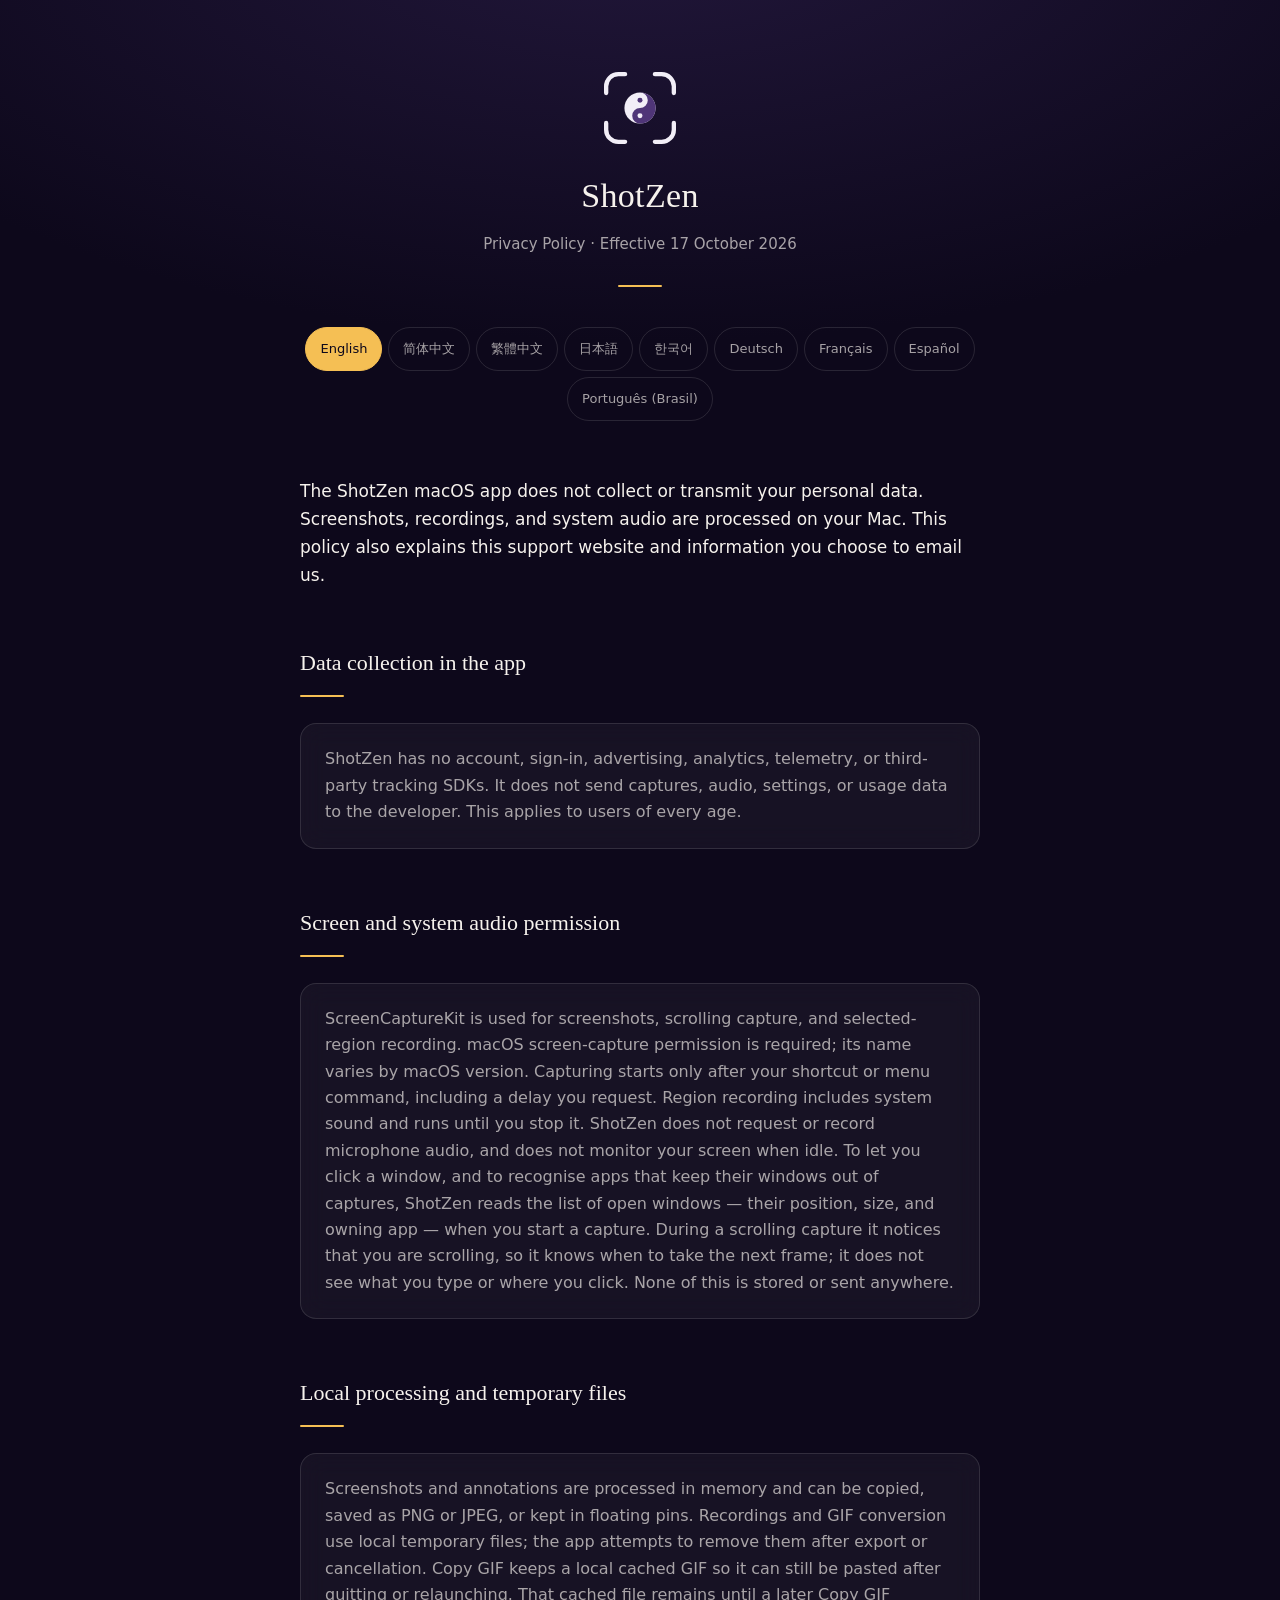
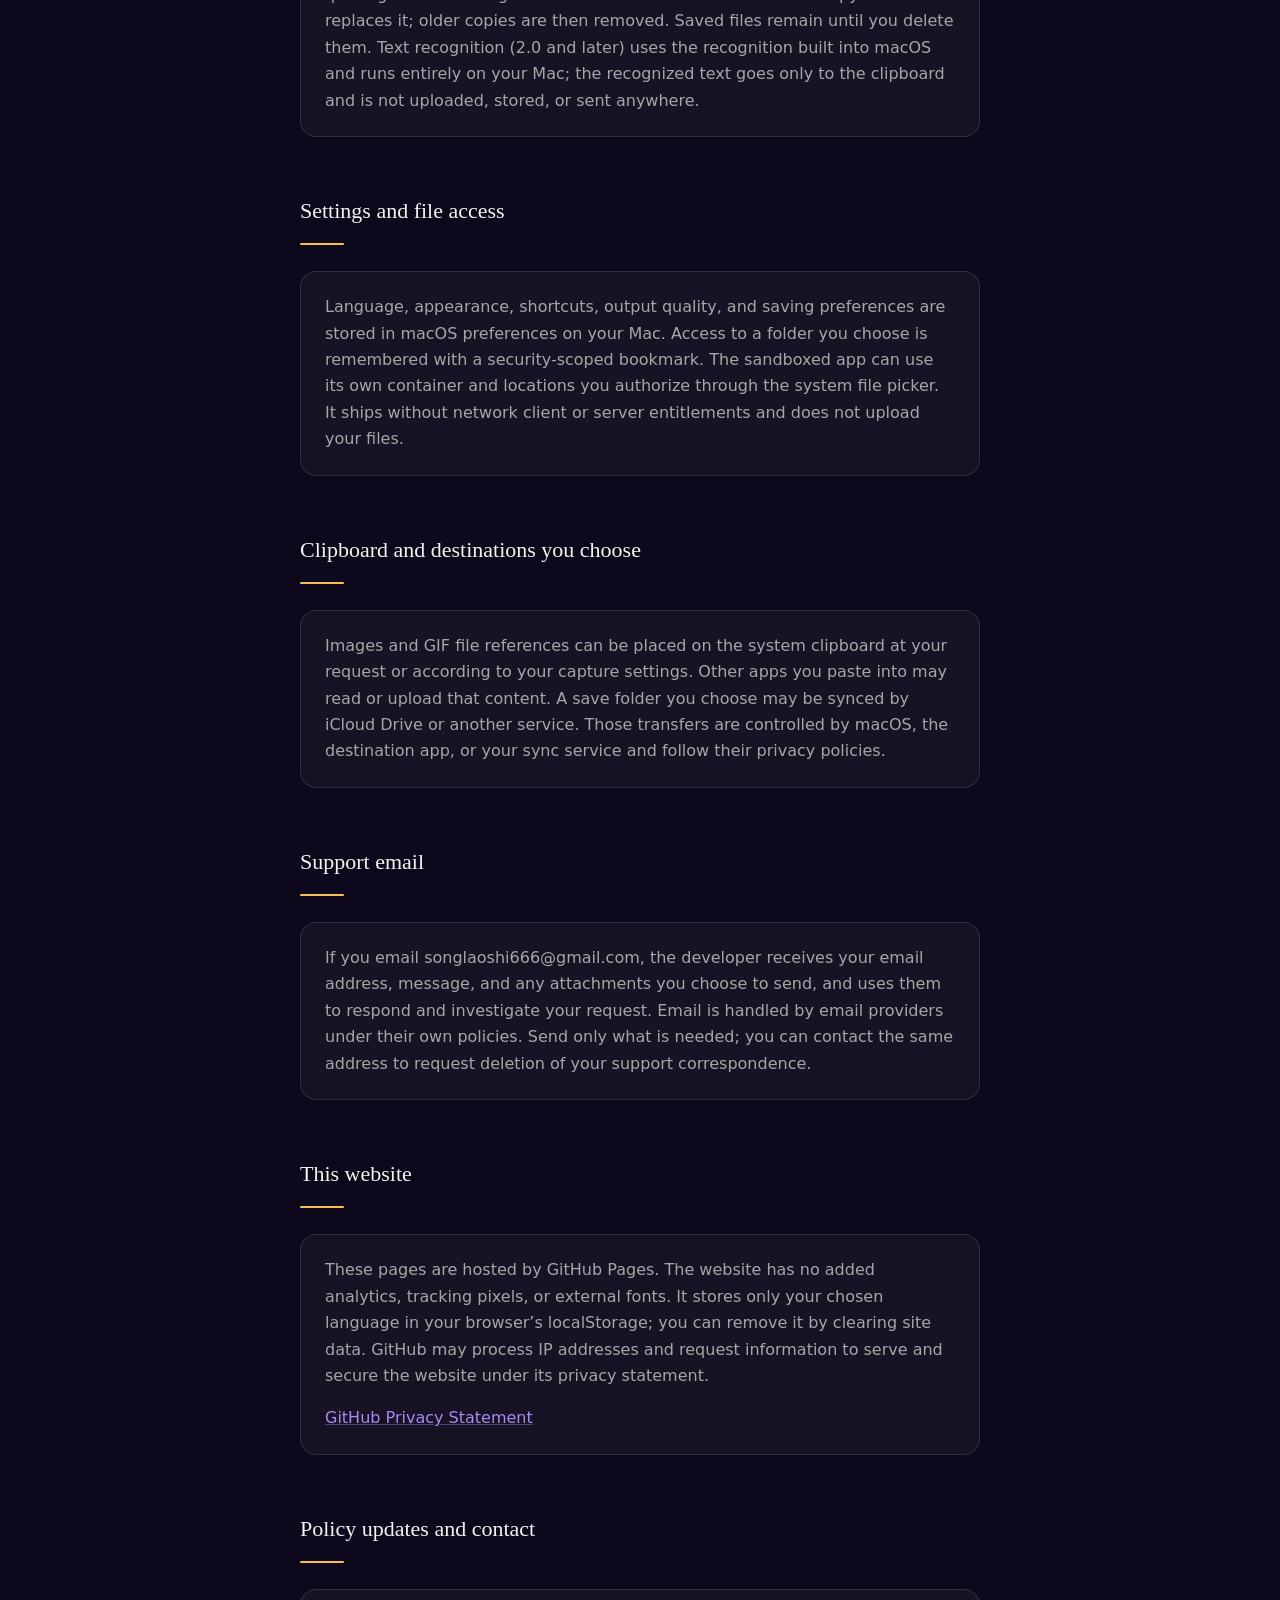
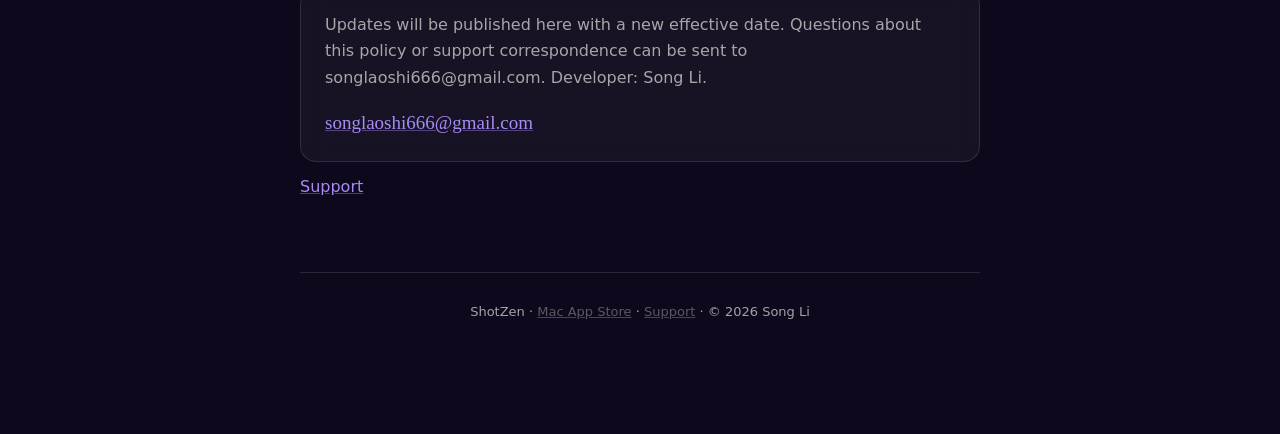
==== commit 09088fcc: "Describe text recognition and the reworked text tool for 2.0 A new answer on copying text from captu" ====
--- a/privacy.html
+++ b/privacy.html
@@ -25,7 +25,7 @@
     <circle cx="50" cy="60.81" r="3.46" fill="#f2eef7"/>
   </svg>
 <h1>ShotZen</h1>
-<p class="tagline">Privacy Policy · Effective 10 October 2026</p>
+<p class="tagline">Privacy Policy · Effective 17 October 2026</p>
 <hr class="rule">
 </header>
 <nav class="langs" aria-label="Language">
@@ -40,14 +40,14 @@
 <button type="button" data-lang="pt-BR" aria-pressed="false">Português (Brasil)</button>
 </nav>
 <main>
-<article lang="en" id="content-en" data-title="ShotZen — Privacy Policy" data-tagline="Privacy Policy · Effective 10 October 2026" data-description="The ShotZen macOS app does not collect or transmit your personal data. Screenshots, recordings, and system audio are processed on your Mac. This policy also explains this support website and information you choose to email us." data-footer="Support" data-language-label="Language" class="on">
+<article lang="en" id="content-en" data-title="ShotZen — Privacy Policy" data-tagline="Privacy Policy · Effective 17 October 2026" data-description="The ShotZen macOS app does not collect or transmit your personal data. Screenshots, recordings, and system audio are processed on your Mac. This policy also explains this support website and information you choose to email us." data-footer="Support" data-language-label="Language" class="on">
 <p class="lead">The ShotZen macOS app does not collect or transmit your personal data. Screenshots, recordings, and system audio are processed on your Mac. This policy also explains this support website and information you choose to email us.</p>
 <h2>Data collection in the app</h2><hr class="rule">
 <div class="card"><p>ShotZen has no account, sign-in, advertising, analytics, telemetry, or third-party tracking SDKs. It does not send captures, audio, settings, or usage data to the developer. This applies to users of every age.</p></div>
 <h2>Screen and system audio permission</h2><hr class="rule">
 <div class="card"><p>ScreenCaptureKit is used for screenshots, scrolling capture, and selected-region recording. macOS screen-capture permission is required; its name varies by macOS version. Capturing starts only after your shortcut or menu command, including a delay you request. Region recording includes system sound and runs until you stop it. ShotZen does not request or record microphone audio, and does not monitor your screen when idle. To let you click a window, and to recognise apps that keep their windows out of captures, ShotZen reads the list of open windows — their position, size, and owning app — when you start a capture. During a scrolling capture it notices that you are scrolling, so it knows when to take the next frame; it does not see what you type or where you click. None of this is stored or sent anywhere.</p></div>
 <h2>Local processing and temporary files</h2><hr class="rule">
-<div class="card"><p>Screenshots and annotations are processed in memory and can be copied, saved as PNG or JPEG, or kept in floating pins. Recordings and GIF conversion use local temporary files; the app attempts to remove them after export or cancellation. Copy GIF keeps a local cached GIF so it can still be pasted after quitting or relaunching. That cached file remains until a later Copy GIF replaces it; older copies are then removed. Saved files remain until you delete them.</p></div>
+<div class="card"><p>Screenshots and annotations are processed in memory and can be copied, saved as PNG or JPEG, or kept in floating pins. Recordings and GIF conversion use local temporary files; the app attempts to remove them after export or cancellation. Copy GIF keeps a local cached GIF so it can still be pasted after quitting or relaunching. That cached file remains until a later Copy GIF replaces it; older copies are then removed. Saved files remain until you delete them. Text recognition (2.0 and later) uses the recognition built into macOS and runs entirely on your Mac; the recognized text goes only to the clipboard and is not uploaded, stored, or sent anywhere.</p></div>
 <h2>Settings and file access</h2><hr class="rule">
 <div class="card"><p>Language, appearance, shortcuts, output quality, and saving preferences are stored in macOS preferences on your Mac. Access to a folder you choose is remembered with a security-scoped bookmark. The sandboxed app can use its own container and locations you authorize through the system file picker. It ships without network client or server entitlements and does not upload your files.</p></div>
 <h2>Clipboard and destinations you choose</h2><hr class="rule">
@@ -61,14 +61,14 @@
 <p><a href="index.html?lang=en">Support</a></p>
 </article>
 
-<article lang="zh-Hans" id="content-zh-Hans" data-title="ShotZen — 隐私政策" data-tagline="隐私政策 · 生效日期：2026年10月10日" data-description="ShotZen macOS 应用不收集或传输你的个人数据。截图、录屏和系统声音均在你的 Mac 上处理。本政策也说明支持网站，以及你主动通过邮件提供的信息。" data-footer="支持" data-language-label="语言">
+<article lang="zh-Hans" id="content-zh-Hans" data-title="ShotZen — 隐私政策" data-tagline="隐私政策 · 生效日期：2026年10月17日" data-description="ShotZen macOS 应用不收集或传输你的个人数据。截图、录屏和系统声音均在你的 Mac 上处理。本政策也说明支持网站，以及你主动通过邮件提供的信息。" data-footer="支持" data-language-label="语言">
 <p class="lead">ShotZen macOS 应用不收集或传输你的个人数据。截图、录屏和系统声音均在你的 Mac 上处理。本政策也说明支持网站，以及你主动通过邮件提供的信息。</p>
 <h2>应用的数据收集</h2><hr class="rule">
 <div class="card"><p>ShotZen 没有账号、登录、广告、分析统计、遥测或第三方追踪 SDK。应用不会向开发者发送截图、声音、设置或使用数据。这适用于所有年龄的用户。</p></div>
 <h2>屏幕与系统音频权限</h2><hr class="rule">
 <div class="card"><p>ShotZen 使用 ScreenCaptureKit 完成截图、滚动长截图和选区录屏，需要 macOS 的屏幕捕捉权限，具体名称随系统版本而异。捕捉只在你按下快捷键或选择菜单命令后开始，也包括你主动选择的延时截图。选区录屏收录系统声音，直到你点击停止才会结束。ShotZen 不请求或录制麦克风音频，空闲时不监视屏幕。为了让你可以点击窗口截图，并识别那些禁止截屏的应用，ShotZen 会在你开始截图时读取当前打开的窗口列表 —— 位置、大小和所属应用。长截图期间，它会感知你正在滚动，以便知道何时截取下一帧；它看不到你输入的内容，也不知道你点了哪里。这些信息都不会被保存或发送到任何地方。</p></div>
 <h2>本地处理与临时文件</h2><hr class="rule">
-<div class="card"><p>截图和标注在内存中处理，可复制、保存为 PNG 或 JPEG，或作为悬浮贴图保留。录屏和 GIF 转换会使用本地临时文件，应用会在导出或取消后尝试删除。「复制 GIF」会保留一份本地缓存，以便退出或重启后仍可粘贴；这份文件会保留到后续复制新 GIF 时被替换，旧缓存随后删除。主动保存的文件会保留到你自行删除。</p></div>
+<div class="card"><p>截图和标注在内存中处理，可复制、保存为 PNG 或 JPEG，或作为悬浮贴图保留。录屏和 GIF 转换会使用本地临时文件，应用会在导出或取消后尝试删除。「复制 GIF」会保留一份本地缓存，以便退出或重启后仍可粘贴；这份文件会保留到后续复制新 GIF 时被替换，旧缓存随后删除。主动保存的文件会保留到你自行删除。文字识别（2.0 起）使用 macOS 内置的识别功能，全程在本机进行；识别出的文字只会放入剪贴板，不会上传、保存或发送到任何地方。</p></div>
 <h2>设置与文件访问</h2><hr class="rule">
 <div class="card"><p>界面语言、外观、快捷键、输出画质和保存偏好存储在你 Mac 的 macOS 偏好设置中。你选择的文件夹访问权通过安全作用域书签记住。沙盒应用可使用自己的容器，以及你通过系统文件选择器授权的位置。发布版没有网络客户端或服务器权限，不会上传文件。</p></div>
 <h2>剪贴板与自选去向</h2><hr class="rule">
@@ -82,14 +82,14 @@
 <p><a href="index.html?lang=zh-Hans">支持</a></p>
 </article>
 
-<article lang="zh-Hant" id="content-zh-Hant" data-title="ShotZen — 隱私權政策" data-tagline="隱私權政策 · 生效日期：2026年10月10日" data-description="ShotZen macOS App 不收集或傳輸你的個人資料。擷圖、錄影與系統聲音皆在你的 Mac 上處理。本政策也說明支援網站，以及你主動透過電子郵件提供的資訊。" data-footer="支援" data-language-label="語言">
+<article lang="zh-Hant" id="content-zh-Hant" data-title="ShotZen — 隱私權政策" data-tagline="隱私權政策 · 生效日期：2026年10月17日" data-description="ShotZen macOS App 不收集或傳輸你的個人資料。擷圖、錄影與系統聲音皆在你的 Mac 上處理。本政策也說明支援網站，以及你主動透過電子郵件提供的資訊。" data-footer="支援" data-language-label="語言">
 <p class="lead">ShotZen macOS App 不收集或傳輸你的個人資料。擷圖、錄影與系統聲音皆在你的 Mac 上處理。本政策也說明支援網站，以及你主動透過電子郵件提供的資訊。</p>
 <h2>App 的資料收集</h2><hr class="rule">
 <div class="card"><p>ShotZen 沒有帳號、登入、廣告、分析統計、遙測或第三方追蹤 SDK。App 不會向開發者傳送擷圖、聲音、設定或使用資料。這適用於所有年齡的使用者。</p></div>
 <h2>螢幕與系統音訊權限</h2><hr class="rule">
 <div class="card"><p>ShotZen 使用 ScreenCaptureKit 完成擷取、捲動長截圖及選取範圍錄影，需要 macOS 螢幕擷取權限，名稱依系統版本而異。擷取只在你按下快速鍵或選擇選單指令後開始，也包括你主動選擇的延遲擷取。選取範圍錄影包含系統聲音，直到你點按停止才會結束。ShotZen 不要求或錄製麥克風音訊，閒置時不監看螢幕。為了讓你可以點按視窗擷取，並辨識那些禁止截圖的 App，ShotZen 會在你開始擷取時讀取目前開啟的視窗清單 —— 位置、大小與所屬 App。長截圖期間，它會察覺你正在捲動，以便知道何時擷取下一張；它看不到你輸入的內容，也不知道你點了哪裡。這些資訊都不會被儲存或傳送到任何地方。</p></div>
 <h2>本機處理與暫存檔案</h2><hr class="rule">
-<div class="card"><p>擷圖與標註在記憶體中處理，可複製、儲存為 PNG 或 JPEG，或保留為浮動貼圖。錄影與 GIF 轉換會使用本機暫存檔案，App 會在匯出或取消後嘗試刪除。複製 GIF 會保留一份本機快取，以便結束或重新啟動後仍可貼上；該檔案會保留到下次複製新 GIF 時被取代，舊快取隨後刪除。自行儲存的檔案會保留到你刪除。</p></div>
+<div class="card"><p>擷圖與標註在記憶體中處理，可複製、儲存為 PNG 或 JPEG，或保留為浮動貼圖。錄影與 GIF 轉換會使用本機暫存檔案，App 會在匯出或取消後嘗試刪除。複製 GIF 會保留一份本機快取，以便結束或重新啟動後仍可貼上；該檔案會保留到下次複製新 GIF 時被取代，舊快取隨後刪除。自行儲存的檔案會保留到你刪除。文字辨識（2.0 起）使用 macOS 內建的辨識功能，全程在本機進行；辨識出的文字只會放入剪貼簿，不會上傳、儲存或傳送到任何地方。</p></div>
 <h2>設定與檔案存取</h2><hr class="rule">
 <div class="card"><p>語言、外觀、快速鍵、輸出畫質與儲存偏好保存在 Mac 的 macOS 偏好設定中。你選擇的檔案夾存取權會以安全範圍書籤記住。沙盒 App 可使用自己的容器，以及你透過系統檔案選擇器授權的位置。發佈版沒有網路用戶端或伺服器權限，不會上傳檔案。</p></div>
 <h2>剪貼板與自選去向</h2><hr class="rule">
@@ -103,14 +103,14 @@
 <p><a href="index.html?lang=zh-Hant">支援</a></p>
 </article>
 
-<article lang="ja" id="content-ja" data-title="ShotZen — プライバシーポリシー" data-tagline="プライバシーポリシー · 施行日：2026年10月10日" data-description="ShotZen の macOS アプリは個人データを収集・送信しません。スクリーンショット、録画、システム音声は Mac 内で処理されます。このポリシーでは、サポートサイトと、ユーザーがメールで提供する情報についても説明します。" data-footer="サポート" data-language-label="言語">
+<article lang="ja" id="content-ja" data-title="ShotZen — プライバシーポリシー" data-tagline="プライバシーポリシー · 施行日：2026年10月17日" data-description="ShotZen の macOS アプリは個人データを収集・送信しません。スクリーンショット、録画、システム音声は Mac 内で処理されます。このポリシーでは、サポートサイトと、ユーザーがメールで提供する情報についても説明します。" data-footer="サポート" data-language-label="言語">
 <p class="lead">ShotZen の macOS アプリは個人データを収集・送信しません。スクリーンショット、録画、システム音声は Mac 内で処理されます。このポリシーでは、サポートサイトと、ユーザーがメールで提供する情報についても説明します。</p>
 <h2>アプリのデータ収集</h2><hr class="rule">
 <div class="card"><p>アカウント、ログイン、広告、アクセス解析、テレメトリー、第三者の追跡 SDK はありません。画像、音声、設定、利用データを開発者に送信しません。年齢を問わずすべてのユーザーに適用されます。</p></div>
 <h2>画面とシステム音声の許可</h2><hr class="rule">
 <div class="card"><p>ScreenCaptureKit で撮影、スクロール撮影、範囲録画を行います。macOS の画面収録の許可が必要で、名称はバージョンによって異なります。撮影はユーザーのショートカットやメニュー操作で開始され、指定した遅延撮影も含みます。範囲録画はシステム音声を含み、停止するまで続きます。マイク音声を要求・録音せず、待機中に画面を監視しません。ウインドウをクリックして取り込めるように、また取り込みを禁止しているアプリを見分けるために、ShotZen は取り込みを始めたときに開いているウインドウの一覧（位置、大きさ、所属するアプリ）を読み取ります。スクロール撮影中は、次のフレームを撮るタイミングを知るためにスクロールしていることを検知します。入力内容やクリックした場所はわかりません。これらはどこにも保存も送信もされません。</p></div>
 <h2>ローカル処理と一時ファイル</h2><hr class="rule">
-<div class="card"><p>画像と注釈はメモリで処理し、コピー、PNG・JPEG 保存、ピン留めができます。録画と GIF 変換にはローカルの一時ファイルを使い、書き出しやキャンセル後に削除を試みます。GIF のコピーでは、終了・再起動後も貼り付けられるようローカルキャッシュを保持します。次の GIF コピーで置き換え、古いキャッシュを削除します。保存したファイルはユーザーが削除するまで残ります。</p></div>
+<div class="card"><p>画像と注釈はメモリで処理し、コピー、PNG・JPEG 保存、ピン留めができます。録画と GIF 変換にはローカルの一時ファイルを使い、書き出しやキャンセル後に削除を試みます。GIF のコピーでは、終了・再起動後も貼り付けられるようローカルキャッシュを保持します。次の GIF コピーで置き換え、古いキャッシュを削除します。保存したファイルはユーザーが削除するまで残ります。テキスト認識（2.0 以降）は macOS 内蔵の認識機能を使い、すべて端末上で処理されます。読み取った文字はクリップボードに入るだけで、アップロード、保存、送信されることはありません。</p></div>
 <h2>設定とファイルアクセス</h2><hr class="rule">
 <div class="card"><p>言語、外観、キー、画質、保存設定は Mac の macOS 環境設定に保存します。選んだフォルダへのアクセスはセキュリティスコープ付きブックマークで記憶します。サンドボックス内のアプリは、自身のコンテナとシステムのファイル選択で許可した場所を利用します。配布版にはネットワークのクライアント・サーバー権限がなく、ファイルをアップロードしません。</p></div>
 <h2>クリップボードと選んだ保存先</h2><hr class="rule">
@@ -124,14 +124,14 @@
 <p><a href="index.html?lang=ja">サポート</a></p>
 </article>
 
-<article lang="ko" id="content-ko" data-title="ShotZen — 개인정보 처리방침" data-tagline="개인정보 처리방침 · 시행일: 2026년 10월 10일" data-description="ShotZen macOS 앱은 개인 데이터를 수집하거나 전송하지 않습니다. 스크린샷, 녹화, 시스템 오디오는 Mac에서 처리됩니다. 이 방침은 지원 웹사이트와 사용자가 이메일로 제공하는 정보도 설명합니다." data-footer="지원" data-language-label="언어">
+<article lang="ko" id="content-ko" data-title="ShotZen — 개인정보 처리방침" data-tagline="개인정보 처리방침 · 시행일: 2026년 10월 17일" data-description="ShotZen macOS 앱은 개인 데이터를 수집하거나 전송하지 않습니다. 스크린샷, 녹화, 시스템 오디오는 Mac에서 처리됩니다. 이 방침은 지원 웹사이트와 사용자가 이메일로 제공하는 정보도 설명합니다." data-footer="지원" data-language-label="언어">
 <p class="lead">ShotZen macOS 앱은 개인 데이터를 수집하거나 전송하지 않습니다. 스크린샷, 녹화, 시스템 오디오는 Mac에서 처리됩니다. 이 방침은 지원 웹사이트와 사용자가 이메일로 제공하는 정보도 설명합니다.</p>
 <h2>앱의 데이터 수집</h2><hr class="rule">
 <div class="card"><p>ShotZen에는 계정, 로그인, 광고, 분석, 원격 측정, 타사 추적 SDK가 없습니다. 캡처, 오디오, 설정, 사용 데이터를 개발자에게 보내지 않습니다. 모든 연령의 사용자에게 적용됩니다.</p></div>
 <h2>화면 및 시스템 오디오 권한</h2><hr class="rule">
 <div class="card"><p>ScreenCaptureKit으로 스크린샷, 스크롤 캡처, 영역 녹화를 수행합니다. macOS 화면 캡처 권한이 필요하며 이름은 버전에 따라 다릅니다. 사용자가 단축키나 메뉴 명령을 실행했을 때만 시작하며 직접 선택한 지연 캡처도 포함됩니다. 영역 녹화는 시스템 소리를 포함하며 사용자가 중지할 때까지 계속됩니다. 마이크 오디오를 요청하거나 녹음하지 않으며 대기 중 화면을 감시하지 않습니다. 윈도우를 클릭해 캡처할 수 있도록, 그리고 캡처를 차단하는 앱을 알아보기 위해 ShotZen은 캡처를 시작할 때 열려 있는 윈도우 목록(위치, 크기, 소속 앱)을 읽습니다. 스크롤 캡처 중에는 다음 프레임을 찍을 시점을 알기 위해 스크롤하고 있다는 사실만 감지하며, 입력한 내용이나 클릭한 위치는 알 수 없습니다. 이 정보는 어디에도 저장되거나 전송되지 않습니다.</p></div>
 <h2>로컬 처리와 임시 파일</h2><hr class="rule">
-<div class="card"><p>스크린샷과 주석은 메모리에서 처리하며 복사, PNG 또는 JPEG 저장, 화면 고정이 가능합니다. 녹화와 GIF 변환은 로컬 임시 파일을 사용하고 내보내기나 취소 후 삭제를 시도합니다. GIF 복사는 앱 종료나 재시작 후에도 붙여넣을 수 있도록 로컬 캐시를 유지합니다. 다음 GIF 복사 때 파일을 교체하고 이전 캐시를 삭제합니다. 저장한 파일은 사용자가 삭제할 때까지 남습니다.</p></div>
+<div class="card"><p>스크린샷과 주석은 메모리에서 처리하며 복사, PNG 또는 JPEG 저장, 화면 고정이 가능합니다. 녹화와 GIF 변환은 로컬 임시 파일을 사용하고 내보내기나 취소 후 삭제를 시도합니다. GIF 복사는 앱 종료나 재시작 후에도 붙여넣을 수 있도록 로컬 캐시를 유지합니다. 다음 GIF 복사 때 파일을 교체하고 이전 캐시를 삭제합니다. 저장한 파일은 사용자가 삭제할 때까지 남습니다.텍스트 인식(2.0부터)은 macOS에 내장된 인식 기능을 사용하며 모든 처리가 기기에서 이루어집니다. 인식된 텍스트는 클립보드에만 들어가며 업로드, 저장, 전송되지 않습니다.</p></div>
 <h2>설정과 파일 접근</h2><hr class="rule">
 <div class="card"><p>언어, 화면 모드, 단축키, 화질, 저장 설정은 Mac의 macOS 환경설정에 보관합니다. 선택한 폴더 접근 권한은 보안 범위 책갈피로 기억합니다. 샌드박스 앱은 자체 컨테이너와 시스템 파일 선택기로 허용한 위치를 사용할 수 있습니다. 배포 버전에는 네트워크 클라이언트나 서버 권한이 없으며 파일을 업로드하지 않습니다.</p></div>
 <h2>클립보드와 사용자가 선택한 대상</h2><hr class="rule">
@@ -145,14 +145,14 @@
 <p><a href="index.html?lang=ko">지원</a></p>
 </article>
 
-<article lang="de" id="content-de" data-title="ShotZen — Datenschutzerklärung" data-tagline="Datenschutzerklärung · Gültig ab 10. Oktober 2026" data-description="Die macOS-App ShotZen erhebt oder überträgt keine personenbezogenen Daten. Bildschirmfotos, Videos und Systemaudio werden auf Ihrem Mac verarbeitet. Diese Erklärung beschreibt auch die Support-Website und freiwillig per E-Mail übermittelte Informationen." data-footer="Support" data-language-label="Sprache">
+<article lang="de" id="content-de" data-title="ShotZen — Datenschutzerklärung" data-tagline="Datenschutzerklärung · Gültig ab 17. Oktober 2026" data-description="Die macOS-App ShotZen erhebt oder überträgt keine personenbezogenen Daten. Bildschirmfotos, Videos und Systemaudio werden auf Ihrem Mac verarbeitet. Diese Erklärung beschreibt auch die Support-Website und freiwillig per E-Mail übermittelte Informationen." data-footer="Support" data-language-label="Sprache">
 <p class="lead">Die macOS-App ShotZen erhebt oder überträgt keine personenbezogenen Daten. Bildschirmfotos, Videos und Systemaudio werden auf Ihrem Mac verarbeitet. Diese Erklärung beschreibt auch die Support-Website und freiwillig per E-Mail übermittelte Informationen.</p>
 <h2>Datenerhebung in der App</h2><hr class="rule">
 <div class="card"><p>ShotZen enthält keine Konten, Anmeldung, Werbung, Analysen, Telemetrie oder Tracking-SDKs Dritter. Aufnahmen, Audio, Einstellungen und Nutzungsdaten werden nicht an den Entwickler gesendet. Das gilt für Nutzer jeden Alters.</p></div>
 <h2>Bildschirm- und Systemaudiozugriff</h2><hr class="rule">
 <div class="card"><p>ScreenCaptureKit wird für Bildschirmfotos, Scroll-Aufnahmen und Bereichsvideos verwendet. Die macOS-Erlaubnis zur Bildschirmaufnahme ist erforderlich; ihr Name variiert je nach Version. Aufnahmen beginnen nur auf Ihren Kurzbefehl oder Menübefehl hin, einschließlich angeforderter Verzögerungen. Bereichsvideos enthalten Systemaudio und laufen, bis Sie sie stoppen. ShotZen fordert kein Mikrofon an, nimmt es nicht auf und überwacht den Bildschirm nicht im Ruhezustand. Damit Sie ein Fenster anklicken können und um Apps zu erkennen, die ihre Fenster aus Aufnahmen heraushalten, liest ShotZen beim Start einer Aufnahme die Liste der geöffneten Fenster — Position, Größe und zugehörige App. Während einer Scroll-Aufnahme bemerkt es, dass Sie scrollen, um zu wissen, wann das nächste Bild fällig ist; was Sie tippen oder wohin Sie klicken, sieht es nicht. Nichts davon wird gespeichert oder irgendwohin gesendet.</p></div>
 <h2>Lokale Verarbeitung und temporäre Dateien</h2><hr class="rule">
-<div class="card"><p>Bildschirmfotos und Anmerkungen werden im Speicher verarbeitet und können kopiert, als PNG oder JPEG gespeichert oder angeheftet werden. Videos und GIF-Konvertierung nutzen lokale temporäre Dateien, deren Löschung die App nach Export oder Abbruch versucht. GIF kopieren behält eine lokale Cache-Datei zum Einfügen nach Beenden oder Neustart. Beim nächsten GIF-Kopieren wird sie ersetzt und ältere Kopien werden gelöscht. Gespeicherte Dateien bleiben bis zu Ihrer Löschung erhalten.</p></div>
+<div class="card"><p>Bildschirmfotos und Anmerkungen werden im Speicher verarbeitet und können kopiert, als PNG oder JPEG gespeichert oder angeheftet werden. Videos und GIF-Konvertierung nutzen lokale temporäre Dateien, deren Löschung die App nach Export oder Abbruch versucht. GIF kopieren behält eine lokale Cache-Datei zum Einfügen nach Beenden oder Neustart. Beim nächsten GIF-Kopieren wird sie ersetzt und ältere Kopien werden gelöscht. Gespeicherte Dateien bleiben bis zu Ihrer Löschung erhalten. Die Texterkennung (ab 2.0) nutzt die in macOS integrierte Erkennung und läuft vollständig auf Ihrem Gerät; der erkannte Text gelangt nur in die Zwischenablage und wird weder hochgeladen noch gespeichert oder gesendet.</p></div>
 <h2>Einstellungen und Dateizugriff</h2><hr class="rule">
 <div class="card"><p>Sprache, Erscheinungsbild, Kurzbefehle, Qualität und Speicheroptionen liegen in den macOS-Einstellungen auf Ihrem Mac. Der gewählte Ordner wird über ein Security-Scoped Bookmark zugänglich gehalten. Die Sandbox-App nutzt ihren eigenen Container und von Ihnen im Systemdialog freigegebene Orte. Die ausgelieferte App hat keine Netzwerk-Client- oder Server-Berechtigungen und lädt keine Dateien hoch.</p></div>
 <h2>Zwischenablage und gewählte Ziele</h2><hr class="rule">
@@ -166,14 +166,14 @@
 <p><a href="index.html?lang=de">Support</a></p>
 </article>
 
-<article lang="fr" id="content-fr" data-title="ShotZen — Politique de confidentialité" data-tagline="Politique de confidentialité · En vigueur le 10 octobre 2026" data-description="L’app macOS ShotZen ne collecte ni ne transmet vos données personnelles. Captures, vidéos et audio système sont traités sur votre Mac. Cette politique décrit aussi le site d’assistance et les informations envoyées volontairement par e-mail." data-footer="Assistance" data-language-label="Langue">
+<article lang="fr" id="content-fr" data-title="ShotZen — Politique de confidentialité" data-tagline="Politique de confidentialité · En vigueur le 17 octobre 2026" data-description="L’app macOS ShotZen ne collecte ni ne transmet vos données personnelles. Captures, vidéos et audio système sont traités sur votre Mac. Cette politique décrit aussi le site d’assistance et les informations envoyées volontairement par e-mail." data-footer="Assistance" data-language-label="Langue">
 <p class="lead">L’app macOS ShotZen ne collecte ni ne transmet vos données personnelles. Captures, vidéos et audio système sont traités sur votre Mac. Cette politique décrit aussi le site d’assistance et les informations envoyées volontairement par e-mail.</p>
 <h2>Collecte de données dans l’app</h2><hr class="rule">
 <div class="card"><p>ShotZen ne contient ni compte, ni connexion, ni publicité, ni analyse d’usage, ni télémétrie, ni SDK de suivi tiers. Captures, audio, réglages et données d’utilisation ne sont pas envoyés au développeur. Cela s’applique à tous les âges.</p></div>
 <h2>Autorisation d’écran et d’audio système</h2><hr class="rule">
 <div class="card"><p>ScreenCaptureKit sert aux captures, aux captures défilantes et à l’enregistrement d’une zone. L’autorisation macOS de capture d’écran est nécessaire ; son nom varie selon la version. La capture commence uniquement après votre raccourci ou commande, y compris une capture différée demandée. L’enregistrement d’une zone inclut le son système et continue jusqu’à ce que vous l’arrêtiez. ShotZen ne demande ni n’enregistre le microphone et ne surveille pas l’écran au repos. Pour vous permettre de cliquer sur une fenêtre, et pour reconnaître les apps qui excluent leurs fenêtres des captures, ShotZen lit la liste des fenêtres ouvertes — position, taille et app propriétaire — lorsque vous lancez une capture. Pendant une capture défilante, il remarque que vous faites défiler afin de savoir quand prendre l’image suivante ; il ne voit ni ce que vous tapez ni où vous cliquez. Rien de tout cela n’est conservé ni envoyé où que ce soit.</p></div>
 <h2>Traitement local et fichiers temporaires</h2><hr class="rule">
-<div class="card"><p>Captures et annotations sont traitées en mémoire, puis peuvent être copiées, enregistrées en PNG ou JPEG ou épinglées. L’enregistrement et la conversion GIF utilisent des fichiers temporaires locaux ; l’app tente de les supprimer après export ou annulation. Copier le GIF conserve un fichier en cache pour permettre le collage après fermeture ou redémarrage. La copie d’un nouveau GIF le remplace et supprime les anciennes copies. Les fichiers enregistrés restent jusqu’à leur suppression par vos soins.</p></div>
+<div class="card"><p>Captures et annotations sont traitées en mémoire, puis peuvent être copiées, enregistrées en PNG ou JPEG ou épinglées. L’enregistrement et la conversion GIF utilisent des fichiers temporaires locaux ; l’app tente de les supprimer après export ou annulation. Copier le GIF conserve un fichier en cache pour permettre le collage après fermeture ou redémarrage. La copie d’un nouveau GIF le remplace et supprime les anciennes copies. Les fichiers enregistrés restent jusqu’à leur suppression par vos soins. La reconnaissance du texte (à partir de 2.0) utilise celle intégrée à macOS et s’effectue entièrement sur votre appareil ; le texte reconnu va uniquement dans le presse-papiers et n’est ni envoyé, ni stocké, ni transmis.</p></div>
 <h2>Réglages et accès aux fichiers</h2><hr class="rule">
 <div class="card"><p>Langue, apparence, raccourcis, qualité et options d’enregistrement sont stockés dans les préférences macOS de votre Mac. Le dossier choisi est mémorisé par un signet à portée de sécurité. L’app en bac à sable utilise son conteneur et les emplacements que vous autorisez dans le sélecteur de fichiers système. La version distribuée n’a pas d’autorisation réseau client ou serveur et ne téléverse pas de fichiers.</p></div>
 <h2>Presse-papiers et destinations choisies</h2><hr class="rule">
@@ -187,14 +187,14 @@
 <p><a href="index.html?lang=fr">Assistance</a></p>
 </article>
 
-<article lang="es" id="content-es" data-title="ShotZen — Política de privacidad" data-tagline="Política de privacidad · En vigor desde el 10 de octubre de 2026" data-description="La app ShotZen para macOS no recopila ni transmite tus datos personales. Las capturas, grabaciones y el audio del sistema se procesan en tu Mac. Esta política también explica la web de soporte y la información que envías voluntariamente por correo." data-footer="Soporte" data-language-label="Idioma">
+<article lang="es" id="content-es" data-title="ShotZen — Política de privacidad" data-tagline="Política de privacidad · En vigor desde el 17 de octubre de 2026" data-description="La app ShotZen para macOS no recopila ni transmite tus datos personales. Las capturas, grabaciones y el audio del sistema se procesan en tu Mac. Esta política también explica la web de soporte y la información que envías voluntariamente por correo." data-footer="Soporte" data-language-label="Idioma">
 <p class="lead">La app ShotZen para macOS no recopila ni transmite tus datos personales. Las capturas, grabaciones y el audio del sistema se procesan en tu Mac. Esta política también explica la web de soporte y la información que envías voluntariamente por correo.</p>
 <h2>Recopilación de datos en la app</h2><hr class="rule">
 <div class="card"><p>ShotZen no tiene cuentas, inicio de sesión, publicidad, analíticas, telemetría ni SDK de seguimiento de terceros. No envía capturas, audio, ajustes ni datos de uso al desarrollador. Se aplica a usuarios de todas las edades.</p></div>
 <h2>Permiso de pantalla y audio del sistema</h2><hr class="rule">
 <div class="card"><p>ScreenCaptureKit se utiliza para capturas, capturas con desplazamiento y grabación de una zona. Se requiere permiso de captura de pantalla de macOS; su nombre varía según la versión. Las capturas solo empiezan tras tu atajo o comando, incluido el retardo que solicites. Las grabaciones incluyen el sonido del sistema y continúan hasta que las detienes. ShotZen no solicita ni graba el micrófono y no vigila la pantalla mientras está inactivo. Para que puedas hacer clic en una ventana, y para reconocer las apps que excluyen sus ventanas de las capturas, ShotZen lee la lista de ventanas abiertas —posición, tamaño y app a la que pertenecen— al iniciar una captura. Durante una captura con desplazamiento detecta que te estás desplazando para saber cuándo tomar el siguiente fotograma; no ve lo que escribes ni dónde haces clic. Nada de esto se guarda ni se envía a ningún sitio.</p></div>
 <h2>Procesamiento local y archivos temporales</h2><hr class="rule">
-<div class="card"><p>Las capturas y anotaciones se procesan en memoria y pueden copiarse, guardarse como PNG o JPEG o fijarse en pantalla. La grabación y conversión a GIF usan archivos temporales locales que la app intenta eliminar tras exportar o cancelar. Copiar GIF conserva una copia local en caché para pegar incluso después de cerrar o reiniciar. Una nueva copia de GIF la reemplaza y elimina las anteriores. Los archivos guardados permanecen hasta que los borres.</p></div>
+<div class="card"><p>Las capturas y anotaciones se procesan en memoria y pueden copiarse, guardarse como PNG o JPEG o fijarse en pantalla. La grabación y conversión a GIF usan archivos temporales locales que la app intenta eliminar tras exportar o cancelar. Copiar GIF conserva una copia local en caché para pegar incluso después de cerrar o reiniciar. Una nueva copia de GIF la reemplaza y elimina las anteriores. Los archivos guardados permanecen hasta que los borres. El reconocimiento de texto (desde 2.0) usa el reconocimiento integrado en macOS y se realiza por completo en tu dispositivo; el texto reconocido solo va al portapapeles y no se sube, guarda ni envía a ninguna parte.</p></div>
 <h2>Ajustes y acceso a archivos</h2><hr class="rule">
 <div class="card"><p>Idioma, apariencia, atajos, calidad y opciones de guardado se almacenan en las preferencias de macOS de tu Mac. El acceso a la carpeta elegida se recuerda con un marcador de ámbito de seguridad. La app aislada usa su propio contenedor y los lugares que autorizas mediante el selector de archivos del sistema. La versión distribuida no tiene permisos de red de cliente ni servidor y no sube tus archivos.</p></div>
 <h2>Portapapeles y destinos que eliges</h2><hr class="rule">
@@ -208,14 +208,14 @@
 <p><a href="index.html?lang=es">Soporte</a></p>
 </article>
 
-<article lang="pt-BR" id="content-pt-BR" data-title="ShotZen — Política de Privacidade" data-tagline="Política de Privacidade · Vigente a partir de 10 de outubro de 2026" data-description="O app ShotZen para macOS não coleta nem transmite seus dados pessoais. Capturas, gravações e áudio do sistema são processados no Mac. Esta política também explica o site de suporte e as informações que você envia voluntariamente por e-mail." data-footer="Suporte" data-language-label="Idioma">
+<article lang="pt-BR" id="content-pt-BR" data-title="ShotZen — Política de Privacidade" data-tagline="Política de Privacidade · Vigente a partir de 17 de outubro de 2026" data-description="O app ShotZen para macOS não coleta nem transmite seus dados pessoais. Capturas, gravações e áudio do sistema são processados no Mac. Esta política também explica o site de suporte e as informações que você envia voluntariamente por e-mail." data-footer="Suporte" data-language-label="Idioma">
 <p class="lead">O app ShotZen para macOS não coleta nem transmite seus dados pessoais. Capturas, gravações e áudio do sistema são processados no Mac. Esta política também explica o site de suporte e as informações que você envia voluntariamente por e-mail.</p>
 <h2>Coleta de dados no app</h2><hr class="rule">
 <div class="card"><p>O ShotZen não tem conta, login, publicidade, análise de uso, telemetria nem SDKs de rastreamento de terceiros. Não envia capturas, áudio, ajustes ou dados de uso ao desenvolvedor. Isso se aplica a usuários de todas as idades.</p></div>
 <h2>Permissão de tela e áudio do sistema</h2><hr class="rule">
 <div class="card"><p>O ScreenCaptureKit é usado para capturas, capturas com rolagem e gravação de uma área. A permissão de captura de tela do macOS é necessária; o nome varia conforme a versão. A captura começa apenas após seu atalho ou comando, incluindo o atraso solicitado. A gravação inclui o áudio do sistema e continua até você pará-la. O ShotZen não solicita nem grava o microfone e não monitora a tela quando está ocioso. Para que você possa clicar em uma janela, e para reconhecer apps que deixam suas janelas fora das capturas, o ShotZen lê a lista de janelas abertas — posição, tamanho e app a que pertencem — quando você inicia uma captura. Durante uma captura com rolagem, ele percebe que você está rolando para saber quando registrar o próximo quadro; não vê o que você digita nem onde clica. Nada disso é guardado ou enviado a lugar algum.</p></div>
 <h2>Processamento local e arquivos temporários</h2><hr class="rule">
-<div class="card"><p>Capturas e anotações são processadas na memória e podem ser copiadas, salvas como PNG ou JPEG ou fixadas. Gravações e conversões para GIF usam arquivos temporários locais; o app tenta apagá-los após exportação ou cancelamento. Copiar GIF mantém um arquivo em cache para colar após encerrar ou reiniciar o app. A próxima cópia de GIF substitui o arquivo e remove as cópias antigas. Arquivos salvos permanecem até você excluí-los.</p></div>
+<div class="card"><p>Capturas e anotações são processadas na memória e podem ser copiadas, salvas como PNG ou JPEG ou fixadas. Gravações e conversões para GIF usam arquivos temporários locais; o app tenta apagá-los após exportação ou cancelamento. Copiar GIF mantém um arquivo em cache para colar após encerrar ou reiniciar o app. A próxima cópia de GIF substitui o arquivo e remove as cópias antigas. Arquivos salvos permanecem até você excluí-los. O reconhecimento de texto (a partir da 2.0) usa o recurso integrado ao macOS e acontece totalmente no seu dispositivo; o texto reconhecido vai apenas para a Área de Transferência e não é enviado, armazenado nem transmitido.</p></div>
 <h2>Ajustes e acesso a arquivos</h2><hr class="rule">
 <div class="card"><p>Idioma, aparência, atalhos, qualidade e opções de salvamento ficam nas preferências do macOS no seu Mac. O acesso à pasta escolhida é lembrado por um marcador de escopo de segurança. O app em sandbox usa seu próprio contêiner e os locais autorizados pelo seletor de arquivos do sistema. A versão distribuída não tem permissões de rede de cliente ou servidor e não envia seus arquivos.</p></div>
 <h2>Área de transferência e destinos escolhidos</h2><hr class="rule">
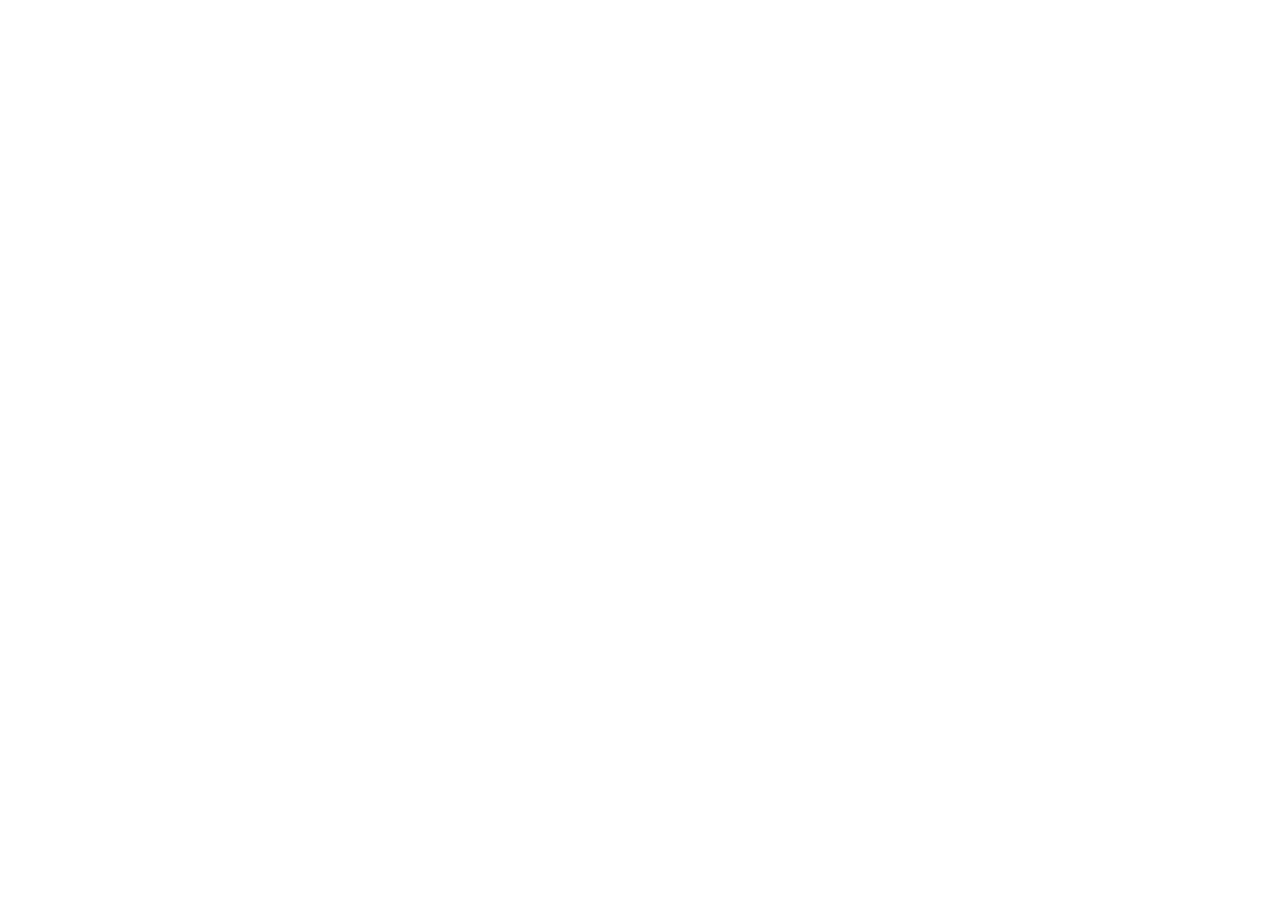
==== commit 04666f1d: "Redirect both pages to songli.me/apps/shotzen" ====
--- a/privacy.html
+++ b/privacy.html
@@ -1,237 +1,23 @@
-<!DOCTYPE html>
+<!doctype html>
+<!-- Generated by scripts/generate.py -->
 <html lang="en">
 <head>
 <meta charset="utf-8">
-<meta name="viewport" content="width=device-width, initial-scale=1">
-<title>ShotZen — Privacy Policy</title>
-<meta name="description" content="The ShotZen macOS app does not collect or transmit your personal data. Screenshots, recordings, and system audio are processed on your Mac. This policy also explains this support website and information you choose to email us.">
-<link rel="stylesheet" href="shotzen.css">
-<script src="shotzen.js" defer></script>
-<noscript><style>article { display: block; } .langs { display: none; } article + article { margin-top: 80px; padding-top: 40px; border-top: 1px solid var(--hairline); }</style></noscript>
+<meta name="viewport" content="width=device-width,initial-scale=1">
+<meta name="robots" content="noindex">
+<script>(function(){var L=["en", "zh-Hans", "zh-Hant", "ja", "ko", "de", "fr", "es", "pt-BR"];
+function n(t){if(typeof t!=="string")return null;var p=t.trim().toLowerCase().replace(/_/g,"-").split("-"),b=p[0];
+if(b==="zh"){if(p.indexOf("hant")>=0)return"zh-Hant";if(p.indexOf("hans")>=0)return"zh-Hans";
+return p.some(function(x){return["tw","hk","mo"].indexOf(x)>=0})?"zh-Hant":"zh-Hans"}
+if(b==="pt")return"pt-BR";for(var i=0;i<L.length;i++)if(L[i].toLowerCase()===b)return L[i];return null}
+function pick(){var q=n(new URLSearchParams(location.search).get("lang"));if(q)return q;
+try{var s=n(localStorage.getItem("shotzen.lang"));if(s)return s}catch(e){}
+var l=navigator.languages||[navigator.language];for(var j=0;j<l.length;j++){var m=n(l[j]);if(m)return m}return"en"}
+var g=pick();location.replace("https://songli.me/apps/shotzen/privacy/"+(g==="en"?"":g+"/"))})();</script>
+<noscript><meta http-equiv="refresh" content="0; url=https://songli.me/apps/shotzen/privacy/"></noscript>
+<link rel="canonical" href="https://songli.me/apps/shotzen/privacy/">
+<title>ShotZen</title>
+<style>body{background:#0b0d10;color:#e9e6df;font:16px/1.7 -apple-system,sans-serif;display:grid;place-items:center;min-height:100vh;margin:0;padding:0 16px;text-align:center}a{color:#c9b98f}</style>
 </head>
-<body>
-<div class="wrap">
-<header>
-<svg class="mark" viewBox="0 0 100 100" role="img" aria-label="ShotZen">
-    <g fill="none" stroke="#f2eef7" stroke-width="6" stroke-linecap="round">
-      <path d="M3 29.32 L3 19.92 A16.92 16.92 0 0 1 19.92 3 L29.32 3"/>
-      <path d="M70.68 3 L80.08 3 A16.92 16.92 0 0 1 97 19.92 L97 29.32"/>
-      <path d="M97 70.68 L97 80.08 A16.92 16.92 0 0 1 80.08 97 L70.68 97"/>
-      <path d="M29.32 97 L19.92 97 A16.92 16.92 0 0 1 3 80.08 L3 70.68"/>
-    </g>
-    <circle cx="50" cy="50" r="21.62" fill="#f2eef7"/>
-    <path d="M50 28.38 A10.81 10.81 0 0 1 50 50 A10.81 10.81 0 0 0 50 71.62 A21.62 21.62 0 0 0 50 28.38 Z" fill="#4f3578"/>
-    <circle cx="50" cy="39.19" r="3.46" fill="#4f3578"/>
-    <circle cx="50" cy="60.81" r="3.46" fill="#f2eef7"/>
-  </svg>
-<h1>ShotZen</h1>
-<p class="tagline">Privacy Policy · Effective 17 October 2026</p>
-<hr class="rule">
-</header>
-<nav class="langs" aria-label="Language">
-<button type="button" data-lang="en" aria-pressed="true">English</button>
-<button type="button" data-lang="zh-Hans" aria-pressed="false">简体中文</button>
-<button type="button" data-lang="zh-Hant" aria-pressed="false">繁體中文</button>
-<button type="button" data-lang="ja" aria-pressed="false">日本語</button>
-<button type="button" data-lang="ko" aria-pressed="false">한국어</button>
-<button type="button" data-lang="de" aria-pressed="false">Deutsch</button>
-<button type="button" data-lang="fr" aria-pressed="false">Français</button>
-<button type="button" data-lang="es" aria-pressed="false">Español</button>
-<button type="button" data-lang="pt-BR" aria-pressed="false">Português (Brasil)</button>
-</nav>
-<main>
-<article lang="en" id="content-en" data-title="ShotZen — Privacy Policy" data-tagline="Privacy Policy · Effective 17 October 2026" data-description="The ShotZen macOS app does not collect or transmit your personal data. Screenshots, recordings, and system audio are processed on your Mac. This policy also explains this support website and information you choose to email us." data-footer="Support" data-language-label="Language" class="on">
-<p class="lead">The ShotZen macOS app does not collect or transmit your personal data. Screenshots, recordings, and system audio are processed on your Mac. This policy also explains this support website and information you choose to email us.</p>
-<h2>Data collection in the app</h2><hr class="rule">
-<div class="card"><p>ShotZen has no account, sign-in, advertising, analytics, telemetry, or third-party tracking SDKs. It does not send captures, audio, settings, or usage data to the developer. This applies to users of every age.</p></div>
-<h2>Screen and system audio permission</h2><hr class="rule">
-<div class="card"><p>ScreenCaptureKit is used for screenshots, scrolling capture, and selected-region recording. macOS screen-capture permission is required; its name varies by macOS version. Capturing starts only after your shortcut or menu command, including a delay you request. Region recording includes system sound and runs until you stop it. ShotZen does not request or record microphone audio, and does not monitor your screen when idle. To let you click a window, and to recognise apps that keep their windows out of captures, ShotZen reads the list of open windows — their position, size, and owning app — when you start a capture. During a scrolling capture it notices that you are scrolling, so it knows when to take the next frame; it does not see what you type or where you click. None of this is stored or sent anywhere.</p></div>
-<h2>Local processing and temporary files</h2><hr class="rule">
-<div class="card"><p>Screenshots and annotations are processed in memory and can be copied, saved as PNG or JPEG, or kept in floating pins. Recordings and GIF conversion use local temporary files; the app attempts to remove them after export or cancellation. Copy GIF keeps a local cached GIF so it can still be pasted after quitting or relaunching. That cached file remains until a later Copy GIF replaces it; older copies are then removed. Saved files remain until you delete them. Text recognition (2.0 and later) uses the recognition built into macOS and runs entirely on your Mac; the recognized text goes only to the clipboard and is not uploaded, stored, or sent anywhere.</p></div>
-<h2>Settings and file access</h2><hr class="rule">
-<div class="card"><p>Language, appearance, shortcuts, output quality, and saving preferences are stored in macOS preferences on your Mac. Access to a folder you choose is remembered with a security-scoped bookmark. The sandboxed app can use its own container and locations you authorize through the system file picker. It ships without network client or server entitlements and does not upload your files.</p></div>
-<h2>Clipboard and destinations you choose</h2><hr class="rule">
-<div class="card"><p>Images and GIF file references can be placed on the system clipboard at your request or according to your capture settings. Other apps you paste into may read or upload that content. A save folder you choose may be synced by iCloud Drive or another service. Those transfers are controlled by macOS, the destination app, or your sync service and follow their privacy policies.</p></div>
-<h2>Support email</h2><hr class="rule">
-<div class="card"><p>If you email songlaoshi666@gmail.com, the developer receives your email address, message, and any attachments you choose to send, and uses them to respond and investigate your request. Email is handled by email providers under their own policies. Send only what is needed; you can contact the same address to request deletion of your support correspondence.</p></div>
-<h2>This website</h2><hr class="rule">
-<div class="card"><p>These pages are hosted by GitHub Pages. The website has no added analytics, tracking pixels, or external fonts. It stores only your chosen language in your browser’s localStorage; you can remove it by clearing site data. GitHub may process IP addresses and request information to serve and secure the website under its privacy statement.</p><p><a href="https://docs.github.com/en/site-policy/privacy-policies/github-general-privacy-statement">GitHub Privacy Statement</a></p></div>
-<h2>Policy updates and contact</h2><hr class="rule">
-<div class="card"><p>Updates will be published here with a new effective date. Questions about this policy or support correspondence can be sent to songlaoshi666@gmail.com. Developer: Song Li.</p><p class="mail"><a href="mailto:songlaoshi666@gmail.com">songlaoshi666@gmail.com</a></p></div>
-<p><a href="index.html?lang=en">Support</a></p>
-</article>
-
-<article lang="zh-Hans" id="content-zh-Hans" data-title="ShotZen — 隐私政策" data-tagline="隐私政策 · 生效日期：2026年10月17日" data-description="ShotZen macOS 应用不收集或传输你的个人数据。截图、录屏和系统声音均在你的 Mac 上处理。本政策也说明支持网站，以及你主动通过邮件提供的信息。" data-footer="支持" data-language-label="语言">
-<p class="lead">ShotZen macOS 应用不收集或传输你的个人数据。截图、录屏和系统声音均在你的 Mac 上处理。本政策也说明支持网站，以及你主动通过邮件提供的信息。</p>
-<h2>应用的数据收集</h2><hr class="rule">
-<div class="card"><p>ShotZen 没有账号、登录、广告、分析统计、遥测或第三方追踪 SDK。应用不会向开发者发送截图、声音、设置或使用数据。这适用于所有年龄的用户。</p></div>
-<h2>屏幕与系统音频权限</h2><hr class="rule">
-<div class="card"><p>ShotZen 使用 ScreenCaptureKit 完成截图、滚动长截图和选区录屏，需要 macOS 的屏幕捕捉权限，具体名称随系统版本而异。捕捉只在你按下快捷键或选择菜单命令后开始，也包括你主动选择的延时截图。选区录屏收录系统声音，直到你点击停止才会结束。ShotZen 不请求或录制麦克风音频，空闲时不监视屏幕。为了让你可以点击窗口截图，并识别那些禁止截屏的应用，ShotZen 会在你开始截图时读取当前打开的窗口列表 —— 位置、大小和所属应用。长截图期间，它会感知你正在滚动，以便知道何时截取下一帧；它看不到你输入的内容，也不知道你点了哪里。这些信息都不会被保存或发送到任何地方。</p></div>
-<h2>本地处理与临时文件</h2><hr class="rule">
-<div class="card"><p>截图和标注在内存中处理，可复制、保存为 PNG 或 JPEG，或作为悬浮贴图保留。录屏和 GIF 转换会使用本地临时文件，应用会在导出或取消后尝试删除。「复制 GIF」会保留一份本地缓存，以便退出或重启后仍可粘贴；这份文件会保留到后续复制新 GIF 时被替换，旧缓存随后删除。主动保存的文件会保留到你自行删除。文字识别（2.0 起）使用 macOS 内置的识别功能，全程在本机进行；识别出的文字只会放入剪贴板，不会上传、保存或发送到任何地方。</p></div>
-<h2>设置与文件访问</h2><hr class="rule">
-<div class="card"><p>界面语言、外观、快捷键、输出画质和保存偏好存储在你 Mac 的 macOS 偏好设置中。你选择的文件夹访问权通过安全作用域书签记住。沙盒应用可使用自己的容器，以及你通过系统文件选择器授权的位置。发布版没有网络客户端或服务器权限，不会上传文件。</p></div>
-<h2>剪贴板与自选去向</h2><hr class="rule">
-<div class="card"><p>根据你的操作或截图设置，图像与 GIF 文件引用可以放入系统剪贴板。你粘贴到的其他应用可能读取或上传这些内容。你选择的保存文件夹也可能由 iCloud 云盘或其他服务同步。这些传输由 macOS、目标应用或同步服务控制，适用其各自的隐私政策。</p></div>
-<h2>支持邮件</h2><hr class="rule">
-<div class="card"><p>如果你发送邮件到 songlaoshi666@gmail.com，开发者会收到你的邮箱地址、邮件内容及你主动附上的文件，并用来回复和排查问题。邮件由邮件服务商按其政策处理。请只发送必要信息；如需删除支持邮件记录，可联系同一邮箱。</p></div>
-<h2>本网站</h2><hr class="rule">
-<div class="card"><p>这些页面由 GitHub Pages 托管。网站没有添加统计工具、追踪像素或外部字体，只在浏览器 localStorage 中保存你选择的语言，可通过清除网站数据删除。GitHub 可能根据其隐私声明处理 IP 地址与请求信息，用于提供和保护网站服务。</p><p><a href="https://docs.github.com/en/site-policy/privacy-policies/github-general-privacy-statement">GitHub 隐私声明</a></p></div>
-<h2>政策更新与联系</h2><hr class="rule">
-<div class="card"><p>修订将在本页面公布，并更新生效日期。对本政策或支持邮件有疑问，请联系 songlaoshi666@gmail.com。开发者：Song Li。</p><p class="mail"><a href="mailto:songlaoshi666@gmail.com">songlaoshi666@gmail.com</a></p></div>
-<p><a href="index.html?lang=zh-Hans">支持</a></p>
-</article>
-
-<article lang="zh-Hant" id="content-zh-Hant" data-title="ShotZen — 隱私權政策" data-tagline="隱私權政策 · 生效日期：2026年10月17日" data-description="ShotZen macOS App 不收集或傳輸你的個人資料。擷圖、錄影與系統聲音皆在你的 Mac 上處理。本政策也說明支援網站，以及你主動透過電子郵件提供的資訊。" data-footer="支援" data-language-label="語言">
-<p class="lead">ShotZen macOS App 不收集或傳輸你的個人資料。擷圖、錄影與系統聲音皆在你的 Mac 上處理。本政策也說明支援網站，以及你主動透過電子郵件提供的資訊。</p>
-<h2>App 的資料收集</h2><hr class="rule">
-<div class="card"><p>ShotZen 沒有帳號、登入、廣告、分析統計、遙測或第三方追蹤 SDK。App 不會向開發者傳送擷圖、聲音、設定或使用資料。這適用於所有年齡的使用者。</p></div>
-<h2>螢幕與系統音訊權限</h2><hr class="rule">
-<div class="card"><p>ShotZen 使用 ScreenCaptureKit 完成擷取、捲動長截圖及選取範圍錄影，需要 macOS 螢幕擷取權限，名稱依系統版本而異。擷取只在你按下快速鍵或選擇選單指令後開始，也包括你主動選擇的延遲擷取。選取範圍錄影包含系統聲音，直到你點按停止才會結束。ShotZen 不要求或錄製麥克風音訊，閒置時不監看螢幕。為了讓你可以點按視窗擷取，並辨識那些禁止截圖的 App，ShotZen 會在你開始擷取時讀取目前開啟的視窗清單 —— 位置、大小與所屬 App。長截圖期間，它會察覺你正在捲動，以便知道何時擷取下一張；它看不到你輸入的內容，也不知道你點了哪裡。這些資訊都不會被儲存或傳送到任何地方。</p></div>
-<h2>本機處理與暫存檔案</h2><hr class="rule">
-<div class="card"><p>擷圖與標註在記憶體中處理，可複製、儲存為 PNG 或 JPEG，或保留為浮動貼圖。錄影與 GIF 轉換會使用本機暫存檔案，App 會在匯出或取消後嘗試刪除。複製 GIF 會保留一份本機快取，以便結束或重新啟動後仍可貼上；該檔案會保留到下次複製新 GIF 時被取代，舊快取隨後刪除。自行儲存的檔案會保留到你刪除。文字辨識（2.0 起）使用 macOS 內建的辨識功能，全程在本機進行；辨識出的文字只會放入剪貼簿，不會上傳、儲存或傳送到任何地方。</p></div>
-<h2>設定與檔案存取</h2><hr class="rule">
-<div class="card"><p>語言、外觀、快速鍵、輸出畫質與儲存偏好保存在 Mac 的 macOS 偏好設定中。你選擇的檔案夾存取權會以安全範圍書籤記住。沙盒 App 可使用自己的容器，以及你透過系統檔案選擇器授權的位置。發佈版沒有網路用戶端或伺服器權限，不會上傳檔案。</p></div>
-<h2>剪貼板與自選去向</h2><hr class="rule">
-<div class="card"><p>依照你的操作或擷取設定，影像與 GIF 檔案參照可放入系統剪貼板。你貼入的其他 App 可能讀取或上傳內容。你選擇的儲存檔案夾也可能由 iCloud 雲碟或其他服務同步。這些傳輸由 macOS、目的地 App 或同步服務控制，適用各自的隱私權政策。</p></div>
-<h2>支援郵件</h2><hr class="rule">
-<div class="card"><p>若你寄信至 songlaoshi666@gmail.com，開發者會收到你的電子郵件地址、信件內容及主動附上的檔案，用來回覆與排查問題。郵件由郵件服務商依其政策處理。請只提供必要資訊；若要刪除支援郵件紀錄，可聯絡同一地址。</p></div>
-<h2>本網站</h2><hr class="rule">
-<div class="card"><p>這些頁面由 GitHub Pages 託管。網站沒有加入分析工具、追蹤像素或外部字型，只在瀏覽器 localStorage 保存你選擇的語言，可透過清除網站資料移除。GitHub 可能依其隱私權聲明處理 IP 位址與請求資訊，以提供並保護網站服務。</p><p><a href="https://docs.github.com/en/site-policy/privacy-policies/github-general-privacy-statement">GitHub 隱私權聲明</a></p></div>
-<h2>政策更新與聯絡</h2><hr class="rule">
-<div class="card"><p>修訂會公布於本頁面，並更新生效日期。對本政策或支援郵件有疑問，請聯絡 songlaoshi666@gmail.com。開發者：Song Li。</p><p class="mail"><a href="mailto:songlaoshi666@gmail.com">songlaoshi666@gmail.com</a></p></div>
-<p><a href="index.html?lang=zh-Hant">支援</a></p>
-</article>
-
-<article lang="ja" id="content-ja" data-title="ShotZen — プライバシーポリシー" data-tagline="プライバシーポリシー · 施行日：2026年10月17日" data-description="ShotZen の macOS アプリは個人データを収集・送信しません。スクリーンショット、録画、システム音声は Mac 内で処理されます。このポリシーでは、サポートサイトと、ユーザーがメールで提供する情報についても説明します。" data-footer="サポート" data-language-label="言語">
-<p class="lead">ShotZen の macOS アプリは個人データを収集・送信しません。スクリーンショット、録画、システム音声は Mac 内で処理されます。このポリシーでは、サポートサイトと、ユーザーがメールで提供する情報についても説明します。</p>
-<h2>アプリのデータ収集</h2><hr class="rule">
-<div class="card"><p>アカウント、ログイン、広告、アクセス解析、テレメトリー、第三者の追跡 SDK はありません。画像、音声、設定、利用データを開発者に送信しません。年齢を問わずすべてのユーザーに適用されます。</p></div>
-<h2>画面とシステム音声の許可</h2><hr class="rule">
-<div class="card"><p>ScreenCaptureKit で撮影、スクロール撮影、範囲録画を行います。macOS の画面収録の許可が必要で、名称はバージョンによって異なります。撮影はユーザーのショートカットやメニュー操作で開始され、指定した遅延撮影も含みます。範囲録画はシステム音声を含み、停止するまで続きます。マイク音声を要求・録音せず、待機中に画面を監視しません。ウインドウをクリックして取り込めるように、また取り込みを禁止しているアプリを見分けるために、ShotZen は取り込みを始めたときに開いているウインドウの一覧（位置、大きさ、所属するアプリ）を読み取ります。スクロール撮影中は、次のフレームを撮るタイミングを知るためにスクロールしていることを検知します。入力内容やクリックした場所はわかりません。これらはどこにも保存も送信もされません。</p></div>
-<h2>ローカル処理と一時ファイル</h2><hr class="rule">
-<div class="card"><p>画像と注釈はメモリで処理し、コピー、PNG・JPEG 保存、ピン留めができます。録画と GIF 変換にはローカルの一時ファイルを使い、書き出しやキャンセル後に削除を試みます。GIF のコピーでは、終了・再起動後も貼り付けられるようローカルキャッシュを保持します。次の GIF コピーで置き換え、古いキャッシュを削除します。保存したファイルはユーザーが削除するまで残ります。テキスト認識（2.0 以降）は macOS 内蔵の認識機能を使い、すべて端末上で処理されます。読み取った文字はクリップボードに入るだけで、アップロード、保存、送信されることはありません。</p></div>
-<h2>設定とファイルアクセス</h2><hr class="rule">
-<div class="card"><p>言語、外観、キー、画質、保存設定は Mac の macOS 環境設定に保存します。選んだフォルダへのアクセスはセキュリティスコープ付きブックマークで記憶します。サンドボックス内のアプリは、自身のコンテナとシステムのファイル選択で許可した場所を利用します。配布版にはネットワークのクライアント・サーバー権限がなく、ファイルをアップロードしません。</p></div>
-<h2>クリップボードと選んだ保存先</h2><hr class="rule">
-<div class="card"><p>操作や撮影設定に応じて画像と GIF ファイルの参照をシステムのクリップボードに置きます。貼り付け先のアプリが内容を読み取り、アップロードすることがあります。保存先が iCloud Drive などで同期される場合もあります。これらの転送は macOS、貼り付け先、同期サービスが管理し、それぞれのポリシーが適用されます。</p></div>
-<h2>サポートメール</h2><hr class="rule">
-<div class="card"><p>songlaoshi666@gmail.com に連絡すると、開発者はメールアドレス、本文、送信した添付ファイルを受け取り、回答と調査に使います。メールサービスには各提供者のポリシーが適用されます。必要な情報だけを送信してください。サポートメールの削除を希望する場合は同じアドレスにご連絡ください。</p></div>
-<h2>このウェブサイト</h2><hr class="rule">
-<div class="card"><p>GitHub Pages で公開しています。アクセス解析、追跡ピクセル、外部フォントを追加していません。選択した言語だけをブラウザの localStorage に保存し、サイトデータの消去で削除できます。GitHub はサイトの提供と保護のため、プライバシーステートメントに従い IP アドレスやリクエスト情報を処理する場合があります。</p><p><a href="https://docs.github.com/en/site-policy/privacy-policies/github-general-privacy-statement">GitHub プライバシーステートメント</a></p></div>
-<h2>更新とお問い合わせ</h2><hr class="rule">
-<div class="card"><p>改訂は新しい施行日とともにここに掲載します。ポリシーやサポートメールについては songlaoshi666@gmail.com にご連絡ください。開発者：Song Li。</p><p class="mail"><a href="mailto:songlaoshi666@gmail.com">songlaoshi666@gmail.com</a></p></div>
-<p><a href="index.html?lang=ja">サポート</a></p>
-</article>
-
-<article lang="ko" id="content-ko" data-title="ShotZen — 개인정보 처리방침" data-tagline="개인정보 처리방침 · 시행일: 2026년 10월 17일" data-description="ShotZen macOS 앱은 개인 데이터를 수집하거나 전송하지 않습니다. 스크린샷, 녹화, 시스템 오디오는 Mac에서 처리됩니다. 이 방침은 지원 웹사이트와 사용자가 이메일로 제공하는 정보도 설명합니다." data-footer="지원" data-language-label="언어">
-<p class="lead">ShotZen macOS 앱은 개인 데이터를 수집하거나 전송하지 않습니다. 스크린샷, 녹화, 시스템 오디오는 Mac에서 처리됩니다. 이 방침은 지원 웹사이트와 사용자가 이메일로 제공하는 정보도 설명합니다.</p>
-<h2>앱의 데이터 수집</h2><hr class="rule">
-<div class="card"><p>ShotZen에는 계정, 로그인, 광고, 분석, 원격 측정, 타사 추적 SDK가 없습니다. 캡처, 오디오, 설정, 사용 데이터를 개발자에게 보내지 않습니다. 모든 연령의 사용자에게 적용됩니다.</p></div>
-<h2>화면 및 시스템 오디오 권한</h2><hr class="rule">
-<div class="card"><p>ScreenCaptureKit으로 스크린샷, 스크롤 캡처, 영역 녹화를 수행합니다. macOS 화면 캡처 권한이 필요하며 이름은 버전에 따라 다릅니다. 사용자가 단축키나 메뉴 명령을 실행했을 때만 시작하며 직접 선택한 지연 캡처도 포함됩니다. 영역 녹화는 시스템 소리를 포함하며 사용자가 중지할 때까지 계속됩니다. 마이크 오디오를 요청하거나 녹음하지 않으며 대기 중 화면을 감시하지 않습니다. 윈도우를 클릭해 캡처할 수 있도록, 그리고 캡처를 차단하는 앱을 알아보기 위해 ShotZen은 캡처를 시작할 때 열려 있는 윈도우 목록(위치, 크기, 소속 앱)을 읽습니다. 스크롤 캡처 중에는 다음 프레임을 찍을 시점을 알기 위해 스크롤하고 있다는 사실만 감지하며, 입력한 내용이나 클릭한 위치는 알 수 없습니다. 이 정보는 어디에도 저장되거나 전송되지 않습니다.</p></div>
-<h2>로컬 처리와 임시 파일</h2><hr class="rule">
-<div class="card"><p>스크린샷과 주석은 메모리에서 처리하며 복사, PNG 또는 JPEG 저장, 화면 고정이 가능합니다. 녹화와 GIF 변환은 로컬 임시 파일을 사용하고 내보내기나 취소 후 삭제를 시도합니다. GIF 복사는 앱 종료나 재시작 후에도 붙여넣을 수 있도록 로컬 캐시를 유지합니다. 다음 GIF 복사 때 파일을 교체하고 이전 캐시를 삭제합니다. 저장한 파일은 사용자가 삭제할 때까지 남습니다.텍스트 인식(2.0부터)은 macOS에 내장된 인식 기능을 사용하며 모든 처리가 기기에서 이루어집니다. 인식된 텍스트는 클립보드에만 들어가며 업로드, 저장, 전송되지 않습니다.</p></div>
-<h2>설정과 파일 접근</h2><hr class="rule">
-<div class="card"><p>언어, 화면 모드, 단축키, 화질, 저장 설정은 Mac의 macOS 환경설정에 보관합니다. 선택한 폴더 접근 권한은 보안 범위 책갈피로 기억합니다. 샌드박스 앱은 자체 컨테이너와 시스템 파일 선택기로 허용한 위치를 사용할 수 있습니다. 배포 버전에는 네트워크 클라이언트나 서버 권한이 없으며 파일을 업로드하지 않습니다.</p></div>
-<h2>클립보드와 사용자가 선택한 대상</h2><hr class="rule">
-<div class="card"><p>사용자 작업이나 캡처 설정에 따라 이미지와 GIF 파일 참조를 시스템 클립보드에 넣습니다. 붙여넣는 앱이 콘텐츠를 읽거나 업로드할 수 있습니다. 저장 폴더가 iCloud Drive 또는 다른 서비스로 동기화될 수도 있습니다. 이러한 전송은 macOS, 대상 앱, 동기화 서비스가 관리하며 각각의 개인정보 처리방침을 따릅니다.</p></div>
-<h2>지원 이메일</h2><hr class="rule">
-<div class="card"><p>songlaoshi666@gmail.com으로 이메일을 보내면 개발자는 이메일 주소, 메시지, 선택한 첨부 파일을 받아 답변과 문제 조사에 사용합니다. 이메일 제공업체는 각자의 방침에 따라 이메일을 처리합니다. 필요한 정보만 보내 주세요. 지원 이메일 기록 삭제는 같은 주소로 요청할 수 있습니다.</p></div>
-<h2>이 웹사이트</h2><hr class="rule">
-<div class="card"><p>GitHub Pages에서 호스팅합니다. 분석 도구, 추적 픽셀, 외부 글꼴을 추가하지 않았습니다. 선택한 언어만 브라우저 localStorage에 저장하며 사이트 데이터를 지워 삭제할 수 있습니다. GitHub는 사이트 제공과 보안을 위해 개인정보처리방침에 따라 IP 주소와 요청 정보를 처리할 수 있습니다.</p><p><a href="https://docs.github.com/en/site-policy/privacy-policies/github-general-privacy-statement">GitHub 개인정보처리방침</a></p></div>
-<h2>방침 변경 및 연락처</h2><hr class="rule">
-<div class="card"><p>변경 사항은 새로운 시행일과 함께 이 페이지에 게시합니다. 방침이나 지원 이메일 관련 문의는 songlaoshi666@gmail.com으로 보내 주세요. 개발자: Song Li.</p><p class="mail"><a href="mailto:songlaoshi666@gmail.com">songlaoshi666@gmail.com</a></p></div>
-<p><a href="index.html?lang=ko">지원</a></p>
-</article>
-
-<article lang="de" id="content-de" data-title="ShotZen — Datenschutzerklärung" data-tagline="Datenschutzerklärung · Gültig ab 17. Oktober 2026" data-description="Die macOS-App ShotZen erhebt oder überträgt keine personenbezogenen Daten. Bildschirmfotos, Videos und Systemaudio werden auf Ihrem Mac verarbeitet. Diese Erklärung beschreibt auch die Support-Website und freiwillig per E-Mail übermittelte Informationen." data-footer="Support" data-language-label="Sprache">
-<p class="lead">Die macOS-App ShotZen erhebt oder überträgt keine personenbezogenen Daten. Bildschirmfotos, Videos und Systemaudio werden auf Ihrem Mac verarbeitet. Diese Erklärung beschreibt auch die Support-Website und freiwillig per E-Mail übermittelte Informationen.</p>
-<h2>Datenerhebung in der App</h2><hr class="rule">
-<div class="card"><p>ShotZen enthält keine Konten, Anmeldung, Werbung, Analysen, Telemetrie oder Tracking-SDKs Dritter. Aufnahmen, Audio, Einstellungen und Nutzungsdaten werden nicht an den Entwickler gesendet. Das gilt für Nutzer jeden Alters.</p></div>
-<h2>Bildschirm- und Systemaudiozugriff</h2><hr class="rule">
-<div class="card"><p>ScreenCaptureKit wird für Bildschirmfotos, Scroll-Aufnahmen und Bereichsvideos verwendet. Die macOS-Erlaubnis zur Bildschirmaufnahme ist erforderlich; ihr Name variiert je nach Version. Aufnahmen beginnen nur auf Ihren Kurzbefehl oder Menübefehl hin, einschließlich angeforderter Verzögerungen. Bereichsvideos enthalten Systemaudio und laufen, bis Sie sie stoppen. ShotZen fordert kein Mikrofon an, nimmt es nicht auf und überwacht den Bildschirm nicht im Ruhezustand. Damit Sie ein Fenster anklicken können und um Apps zu erkennen, die ihre Fenster aus Aufnahmen heraushalten, liest ShotZen beim Start einer Aufnahme die Liste der geöffneten Fenster — Position, Größe und zugehörige App. Während einer Scroll-Aufnahme bemerkt es, dass Sie scrollen, um zu wissen, wann das nächste Bild fällig ist; was Sie tippen oder wohin Sie klicken, sieht es nicht. Nichts davon wird gespeichert oder irgendwohin gesendet.</p></div>
-<h2>Lokale Verarbeitung und temporäre Dateien</h2><hr class="rule">
-<div class="card"><p>Bildschirmfotos und Anmerkungen werden im Speicher verarbeitet und können kopiert, als PNG oder JPEG gespeichert oder angeheftet werden. Videos und GIF-Konvertierung nutzen lokale temporäre Dateien, deren Löschung die App nach Export oder Abbruch versucht. GIF kopieren behält eine lokale Cache-Datei zum Einfügen nach Beenden oder Neustart. Beim nächsten GIF-Kopieren wird sie ersetzt und ältere Kopien werden gelöscht. Gespeicherte Dateien bleiben bis zu Ihrer Löschung erhalten. Die Texterkennung (ab 2.0) nutzt die in macOS integrierte Erkennung und läuft vollständig auf Ihrem Gerät; der erkannte Text gelangt nur in die Zwischenablage und wird weder hochgeladen noch gespeichert oder gesendet.</p></div>
-<h2>Einstellungen und Dateizugriff</h2><hr class="rule">
-<div class="card"><p>Sprache, Erscheinungsbild, Kurzbefehle, Qualität und Speicheroptionen liegen in den macOS-Einstellungen auf Ihrem Mac. Der gewählte Ordner wird über ein Security-Scoped Bookmark zugänglich gehalten. Die Sandbox-App nutzt ihren eigenen Container und von Ihnen im Systemdialog freigegebene Orte. Die ausgelieferte App hat keine Netzwerk-Client- oder Server-Berechtigungen und lädt keine Dateien hoch.</p></div>
-<h2>Zwischenablage und gewählte Ziele</h2><hr class="rule">
-<div class="card"><p>Auf Ihren Wunsch oder gemäß den Aufnahmeoptionen gelangen Bilder und GIF-Dateiverweise in die Systemzwischenablage. Apps, in die Sie einfügen, können diese Inhalte lesen oder hochladen. Ein gewählter Ordner kann über iCloud Drive oder andere Dienste synchronisiert werden. Solche Übertragungen steuern macOS, die Ziel-App oder Ihr Synchronisierungsdienst nach ihren jeweiligen Datenschutzregeln.</p></div>
-<h2>Support-E-Mails</h2><hr class="rule">
-<div class="card"><p>Wenn Sie an songlaoshi666@gmail.com schreiben, erhält der Entwickler Ihre E-Mail-Adresse, Nachricht und freiwillige Anhänge und nutzt sie zur Antwort und Untersuchung Ihrer Anfrage. E-Mail-Anbieter verarbeiten E-Mails nach ihren eigenen Regeln. Senden Sie nur nötige Informationen. Die Löschung Ihrer Support-Korrespondenz können Sie unter derselben Adresse anfragen.</p></div>
-<h2>Diese Website</h2><hr class="rule">
-<div class="card"><p>Die Seiten werden von GitHub Pages gehostet. Es gibt keine zusätzlich eingebundenen Analysen, Tracking-Pixel oder externen Schriftarten. Nur die gewählte Sprache wird im localStorage Ihres Browsers gespeichert und lässt sich durch Löschen der Websitedaten entfernen. GitHub kann IP-Adressen und Anfragedaten zur Bereitstellung und Absicherung der Website gemäß seiner Datenschutzerklärung verarbeiten.</p><p><a href="https://docs.github.com/en/site-policy/privacy-policies/github-general-privacy-statement">GitHub-Datenschutzerklärung</a></p></div>
-<h2>Änderungen und Kontakt</h2><hr class="rule">
-<div class="card"><p>Änderungen werden hier mit neuem Gültigkeitsdatum veröffentlicht. Fragen zur Erklärung oder zur Support-Korrespondenz richten Sie an songlaoshi666@gmail.com. Entwickler: Song Li.</p><p class="mail"><a href="mailto:songlaoshi666@gmail.com">songlaoshi666@gmail.com</a></p></div>
-<p><a href="index.html?lang=de">Support</a></p>
-</article>
-
-<article lang="fr" id="content-fr" data-title="ShotZen — Politique de confidentialité" data-tagline="Politique de confidentialité · En vigueur le 17 octobre 2026" data-description="L’app macOS ShotZen ne collecte ni ne transmet vos données personnelles. Captures, vidéos et audio système sont traités sur votre Mac. Cette politique décrit aussi le site d’assistance et les informations envoyées volontairement par e-mail." data-footer="Assistance" data-language-label="Langue">
-<p class="lead">L’app macOS ShotZen ne collecte ni ne transmet vos données personnelles. Captures, vidéos et audio système sont traités sur votre Mac. Cette politique décrit aussi le site d’assistance et les informations envoyées volontairement par e-mail.</p>
-<h2>Collecte de données dans l’app</h2><hr class="rule">
-<div class="card"><p>ShotZen ne contient ni compte, ni connexion, ni publicité, ni analyse d’usage, ni télémétrie, ni SDK de suivi tiers. Captures, audio, réglages et données d’utilisation ne sont pas envoyés au développeur. Cela s’applique à tous les âges.</p></div>
-<h2>Autorisation d’écran et d’audio système</h2><hr class="rule">
-<div class="card"><p>ScreenCaptureKit sert aux captures, aux captures défilantes et à l’enregistrement d’une zone. L’autorisation macOS de capture d’écran est nécessaire ; son nom varie selon la version. La capture commence uniquement après votre raccourci ou commande, y compris une capture différée demandée. L’enregistrement d’une zone inclut le son système et continue jusqu’à ce que vous l’arrêtiez. ShotZen ne demande ni n’enregistre le microphone et ne surveille pas l’écran au repos. Pour vous permettre de cliquer sur une fenêtre, et pour reconnaître les apps qui excluent leurs fenêtres des captures, ShotZen lit la liste des fenêtres ouvertes — position, taille et app propriétaire — lorsque vous lancez une capture. Pendant une capture défilante, il remarque que vous faites défiler afin de savoir quand prendre l’image suivante ; il ne voit ni ce que vous tapez ni où vous cliquez. Rien de tout cela n’est conservé ni envoyé où que ce soit.</p></div>
-<h2>Traitement local et fichiers temporaires</h2><hr class="rule">
-<div class="card"><p>Captures et annotations sont traitées en mémoire, puis peuvent être copiées, enregistrées en PNG ou JPEG ou épinglées. L’enregistrement et la conversion GIF utilisent des fichiers temporaires locaux ; l’app tente de les supprimer après export ou annulation. Copier le GIF conserve un fichier en cache pour permettre le collage après fermeture ou redémarrage. La copie d’un nouveau GIF le remplace et supprime les anciennes copies. Les fichiers enregistrés restent jusqu’à leur suppression par vos soins. La reconnaissance du texte (à partir de 2.0) utilise celle intégrée à macOS et s’effectue entièrement sur votre appareil ; le texte reconnu va uniquement dans le presse-papiers et n’est ni envoyé, ni stocké, ni transmis.</p></div>
-<h2>Réglages et accès aux fichiers</h2><hr class="rule">
-<div class="card"><p>Langue, apparence, raccourcis, qualité et options d’enregistrement sont stockés dans les préférences macOS de votre Mac. Le dossier choisi est mémorisé par un signet à portée de sécurité. L’app en bac à sable utilise son conteneur et les emplacements que vous autorisez dans le sélecteur de fichiers système. La version distribuée n’a pas d’autorisation réseau client ou serveur et ne téléverse pas de fichiers.</p></div>
-<h2>Presse-papiers et destinations choisies</h2><hr class="rule">
-<div class="card"><p>Selon vos actions ou réglages, des images et références de fichiers GIF sont placées dans le presse-papiers système. Les apps dans lesquelles vous collez peuvent lire ou téléverser ce contenu. Le dossier choisi peut être synchronisé par iCloud Drive ou un autre service. Ces transferts sont contrôlés par macOS, l’app destinataire ou le service de synchronisation, selon leurs politiques respectives.</p></div>
-<h2>E-mails d’assistance</h2><hr class="rule">
-<div class="card"><p>Si vous écrivez à songlaoshi666@gmail.com, le développeur reçoit votre adresse, votre message et vos pièces jointes volontaires pour répondre et examiner la demande. Les fournisseurs de messagerie appliquent leurs propres politiques. N’envoyez que les informations nécessaires. Vous pouvez demander la suppression de vos échanges d’assistance à cette même adresse.</p></div>
-<h2>Ce site web</h2><hr class="rule">
-<div class="card"><p>Ces pages sont hébergées par GitHub Pages, sans outil d’analyse ajouté, pixel de suivi ni police externe. Seule la langue choisie est stockée dans le localStorage du navigateur ; effacer les données du site la supprime. GitHub peut traiter les adresses IP et les informations de requête pour fournir et sécuriser le site selon sa déclaration de confidentialité.</p><p><a href="https://docs.github.com/en/site-policy/privacy-policies/github-general-privacy-statement">Déclaration de confidentialité de GitHub</a></p></div>
-<h2>Modifications et contact</h2><hr class="rule">
-<div class="card"><p>Les mises à jour seront publiées ici avec une nouvelle date d’entrée en vigueur. Pour toute question concernant cette politique ou vos échanges d’assistance, écrivez à songlaoshi666@gmail.com. Développeur : Song Li.</p><p class="mail"><a href="mailto:songlaoshi666@gmail.com">songlaoshi666@gmail.com</a></p></div>
-<p><a href="index.html?lang=fr">Assistance</a></p>
-</article>
-
-<article lang="es" id="content-es" data-title="ShotZen — Política de privacidad" data-tagline="Política de privacidad · En vigor desde el 17 de octubre de 2026" data-description="La app ShotZen para macOS no recopila ni transmite tus datos personales. Las capturas, grabaciones y el audio del sistema se procesan en tu Mac. Esta política también explica la web de soporte y la información que envías voluntariamente por correo." data-footer="Soporte" data-language-label="Idioma">
-<p class="lead">La app ShotZen para macOS no recopila ni transmite tus datos personales. Las capturas, grabaciones y el audio del sistema se procesan en tu Mac. Esta política también explica la web de soporte y la información que envías voluntariamente por correo.</p>
-<h2>Recopilación de datos en la app</h2><hr class="rule">
-<div class="card"><p>ShotZen no tiene cuentas, inicio de sesión, publicidad, analíticas, telemetría ni SDK de seguimiento de terceros. No envía capturas, audio, ajustes ni datos de uso al desarrollador. Se aplica a usuarios de todas las edades.</p></div>
-<h2>Permiso de pantalla y audio del sistema</h2><hr class="rule">
-<div class="card"><p>ScreenCaptureKit se utiliza para capturas, capturas con desplazamiento y grabación de una zona. Se requiere permiso de captura de pantalla de macOS; su nombre varía según la versión. Las capturas solo empiezan tras tu atajo o comando, incluido el retardo que solicites. Las grabaciones incluyen el sonido del sistema y continúan hasta que las detienes. ShotZen no solicita ni graba el micrófono y no vigila la pantalla mientras está inactivo. Para que puedas hacer clic en una ventana, y para reconocer las apps que excluyen sus ventanas de las capturas, ShotZen lee la lista de ventanas abiertas —posición, tamaño y app a la que pertenecen— al iniciar una captura. Durante una captura con desplazamiento detecta que te estás desplazando para saber cuándo tomar el siguiente fotograma; no ve lo que escribes ni dónde haces clic. Nada de esto se guarda ni se envía a ningún sitio.</p></div>
-<h2>Procesamiento local y archivos temporales</h2><hr class="rule">
-<div class="card"><p>Las capturas y anotaciones se procesan en memoria y pueden copiarse, guardarse como PNG o JPEG o fijarse en pantalla. La grabación y conversión a GIF usan archivos temporales locales que la app intenta eliminar tras exportar o cancelar. Copiar GIF conserva una copia local en caché para pegar incluso después de cerrar o reiniciar. Una nueva copia de GIF la reemplaza y elimina las anteriores. Los archivos guardados permanecen hasta que los borres. El reconocimiento de texto (desde 2.0) usa el reconocimiento integrado en macOS y se realiza por completo en tu dispositivo; el texto reconocido solo va al portapapeles y no se sube, guarda ni envía a ninguna parte.</p></div>
-<h2>Ajustes y acceso a archivos</h2><hr class="rule">
-<div class="card"><p>Idioma, apariencia, atajos, calidad y opciones de guardado se almacenan en las preferencias de macOS de tu Mac. El acceso a la carpeta elegida se recuerda con un marcador de ámbito de seguridad. La app aislada usa su propio contenedor y los lugares que autorizas mediante el selector de archivos del sistema. La versión distribuida no tiene permisos de red de cliente ni servidor y no sube tus archivos.</p></div>
-<h2>Portapapeles y destinos que eliges</h2><hr class="rule">
-<div class="card"><p>Según tus acciones o ajustes, las imágenes y referencias a archivos GIF se colocan en el portapapeles del sistema. Las apps donde pegas pueden leer o subir ese contenido. La carpeta elegida puede sincronizarse mediante iCloud Drive u otro servicio. Esas transferencias las controla macOS, la app de destino o el servicio de sincronización, con sus respectivas políticas.</p></div>
-<h2>Correo de soporte</h2><hr class="rule">
-<div class="card"><p>Al escribir a songlaoshi666@gmail.com, el desarrollador recibe tu dirección, mensaje y los adjuntos que decidas enviar, para responder e investigar tu solicitud. Los proveedores de correo aplican sus propias políticas. Envía solo lo necesario. Puedes pedir que se elimine tu correspondencia de soporte escribiendo a la misma dirección.</p></div>
-<h2>Esta web</h2><hr class="rule">
-<div class="card"><p>Las páginas se alojan en GitHub Pages, sin analíticas añadidas, píxeles de seguimiento ni fuentes externas. Solo se guarda el idioma elegido en el localStorage del navegador; puedes borrarlo al eliminar los datos del sitio. GitHub puede procesar direcciones IP e información de las solicitudes para servir y proteger la web según su declaración de privacidad.</p><p><a href="https://docs.github.com/en/site-policy/privacy-policies/github-general-privacy-statement">Declaración de privacidad de GitHub</a></p></div>
-<h2>Cambios y contacto</h2><hr class="rule">
-<div class="card"><p>Los cambios se publicarán aquí con una nueva fecha de entrada en vigor. Para consultas sobre esta política o tu correspondencia de soporte, escribe a songlaoshi666@gmail.com. Desarrollador: Song Li.</p><p class="mail"><a href="mailto:songlaoshi666@gmail.com">songlaoshi666@gmail.com</a></p></div>
-<p><a href="index.html?lang=es">Soporte</a></p>
-</article>
-
-<article lang="pt-BR" id="content-pt-BR" data-title="ShotZen — Política de Privacidade" data-tagline="Política de Privacidade · Vigente a partir de 17 de outubro de 2026" data-description="O app ShotZen para macOS não coleta nem transmite seus dados pessoais. Capturas, gravações e áudio do sistema são processados no Mac. Esta política também explica o site de suporte e as informações que você envia voluntariamente por e-mail." data-footer="Suporte" data-language-label="Idioma">
-<p class="lead">O app ShotZen para macOS não coleta nem transmite seus dados pessoais. Capturas, gravações e áudio do sistema são processados no Mac. Esta política também explica o site de suporte e as informações que você envia voluntariamente por e-mail.</p>
-<h2>Coleta de dados no app</h2><hr class="rule">
-<div class="card"><p>O ShotZen não tem conta, login, publicidade, análise de uso, telemetria nem SDKs de rastreamento de terceiros. Não envia capturas, áudio, ajustes ou dados de uso ao desenvolvedor. Isso se aplica a usuários de todas as idades.</p></div>
-<h2>Permissão de tela e áudio do sistema</h2><hr class="rule">
-<div class="card"><p>O ScreenCaptureKit é usado para capturas, capturas com rolagem e gravação de uma área. A permissão de captura de tela do macOS é necessária; o nome varia conforme a versão. A captura começa apenas após seu atalho ou comando, incluindo o atraso solicitado. A gravação inclui o áudio do sistema e continua até você pará-la. O ShotZen não solicita nem grava o microfone e não monitora a tela quando está ocioso. Para que você possa clicar em uma janela, e para reconhecer apps que deixam suas janelas fora das capturas, o ShotZen lê a lista de janelas abertas — posição, tamanho e app a que pertencem — quando você inicia uma captura. Durante uma captura com rolagem, ele percebe que você está rolando para saber quando registrar o próximo quadro; não vê o que você digita nem onde clica. Nada disso é guardado ou enviado a lugar algum.</p></div>
-<h2>Processamento local e arquivos temporários</h2><hr class="rule">
-<div class="card"><p>Capturas e anotações são processadas na memória e podem ser copiadas, salvas como PNG ou JPEG ou fixadas. Gravações e conversões para GIF usam arquivos temporários locais; o app tenta apagá-los após exportação ou cancelamento. Copiar GIF mantém um arquivo em cache para colar após encerrar ou reiniciar o app. A próxima cópia de GIF substitui o arquivo e remove as cópias antigas. Arquivos salvos permanecem até você excluí-los. O reconhecimento de texto (a partir da 2.0) usa o recurso integrado ao macOS e acontece totalmente no seu dispositivo; o texto reconhecido vai apenas para a Área de Transferência e não é enviado, armazenado nem transmitido.</p></div>
-<h2>Ajustes e acesso a arquivos</h2><hr class="rule">
-<div class="card"><p>Idioma, aparência, atalhos, qualidade e opções de salvamento ficam nas preferências do macOS no seu Mac. O acesso à pasta escolhida é lembrado por um marcador de escopo de segurança. O app em sandbox usa seu próprio contêiner e os locais autorizados pelo seletor de arquivos do sistema. A versão distribuída não tem permissões de rede de cliente ou servidor e não envia seus arquivos.</p></div>
-<h2>Área de transferência e destinos escolhidos</h2><hr class="rule">
-<div class="card"><p>Conforme suas ações ou ajustes, imagens e referências a arquivos GIF vão para a área de transferência do sistema. Os apps em que você cola podem ler ou enviar esse conteúdo. A pasta escolhida pode ser sincronizada pelo iCloud Drive ou outro serviço. Essas transferências são controladas pelo macOS, app de destino ou serviço de sincronização e seguem suas respectivas políticas.</p></div>
-<h2>E-mail de suporte</h2><hr class="rule">
-<div class="card"><p>Ao escrever para songlaoshi666@gmail.com, o desenvolvedor recebe seu endereço, mensagem e anexos escolhidos, para responder e investigar sua solicitação. Provedores de e-mail aplicam suas próprias políticas. Envie apenas o necessário. Você pode solicitar a exclusão da correspondência de suporte pelo mesmo endereço.</p></div>
-<h2>Este site</h2><hr class="rule">
-<div class="card"><p>As páginas são hospedadas no GitHub Pages, sem ferramentas de análise adicionadas, pixels de rastreamento ou fontes externas. Apenas o idioma escolhido é salvo no localStorage do navegador; limpar os dados do site o remove. O GitHub pode processar endereços IP e informações de solicitações para servir e proteger o site conforme sua declaração de privacidade.</p><p><a href="https://docs.github.com/en/site-policy/privacy-policies/github-general-privacy-statement">Declaração de Privacidade do GitHub</a></p></div>
-<h2>Alterações e contato</h2><hr class="rule">
-<div class="card"><p>As atualizações serão publicadas aqui com uma nova data de vigência. Para dúvidas sobre esta política ou correspondência de suporte, escreva para songlaoshi666@gmail.com. Desenvolvedor: Song Li.</p><p class="mail"><a href="mailto:songlaoshi666@gmail.com">songlaoshi666@gmail.com</a></p></div>
-<p><a href="index.html?lang=pt-BR">Suporte</a></p>
-</article>
-</main>
-<footer>
-<p>ShotZen · <a href="https://apps.apple.com/app/id6798983115">Mac App Store</a> · <a data-page-link href="index.html?lang=en">Support</a> · © 2026 Song Li</p>
-</footer>
-</div>
-</body>
+<body><main><p>ShotZen privacy policy has moved. <a href="https://songli.me/apps/shotzen/privacy/">https://songli.me/apps/shotzen/privacy/</a></p><p><a href="https://songli.me/apps/shotzen/privacy/" lang="en" hreflang="en">English</a> · <a href="https://songli.me/apps/shotzen/privacy/zh-Hans/" lang="zh-Hans" hreflang="zh-Hans">简体中文</a> · <a href="https://songli.me/apps/shotzen/privacy/zh-Hant/" lang="zh-Hant" hreflang="zh-Hant">繁體中文</a> · <a href="https://songli.me/apps/shotzen/privacy/ja/" lang="ja" hreflang="ja">日本語</a> · <a href="https://songli.me/apps/shotzen/privacy/ko/" lang="ko" hreflang="ko">한국어</a> · <a href="https://songli.me/apps/shotzen/privacy/de/" lang="de" hreflang="de">Deutsch</a> · <a href="https://songli.me/apps/shotzen/privacy/fr/" lang="fr" hreflang="fr">Français</a> · <a href="https://songli.me/apps/shotzen/privacy/es/" lang="es" hreflang="es">Español</a> · <a href="https://songli.me/apps/shotzen/privacy/pt-BR/" lang="pt-BR" hreflang="pt-BR">Português (Brasil)</a></p></main></body>
 </html>
